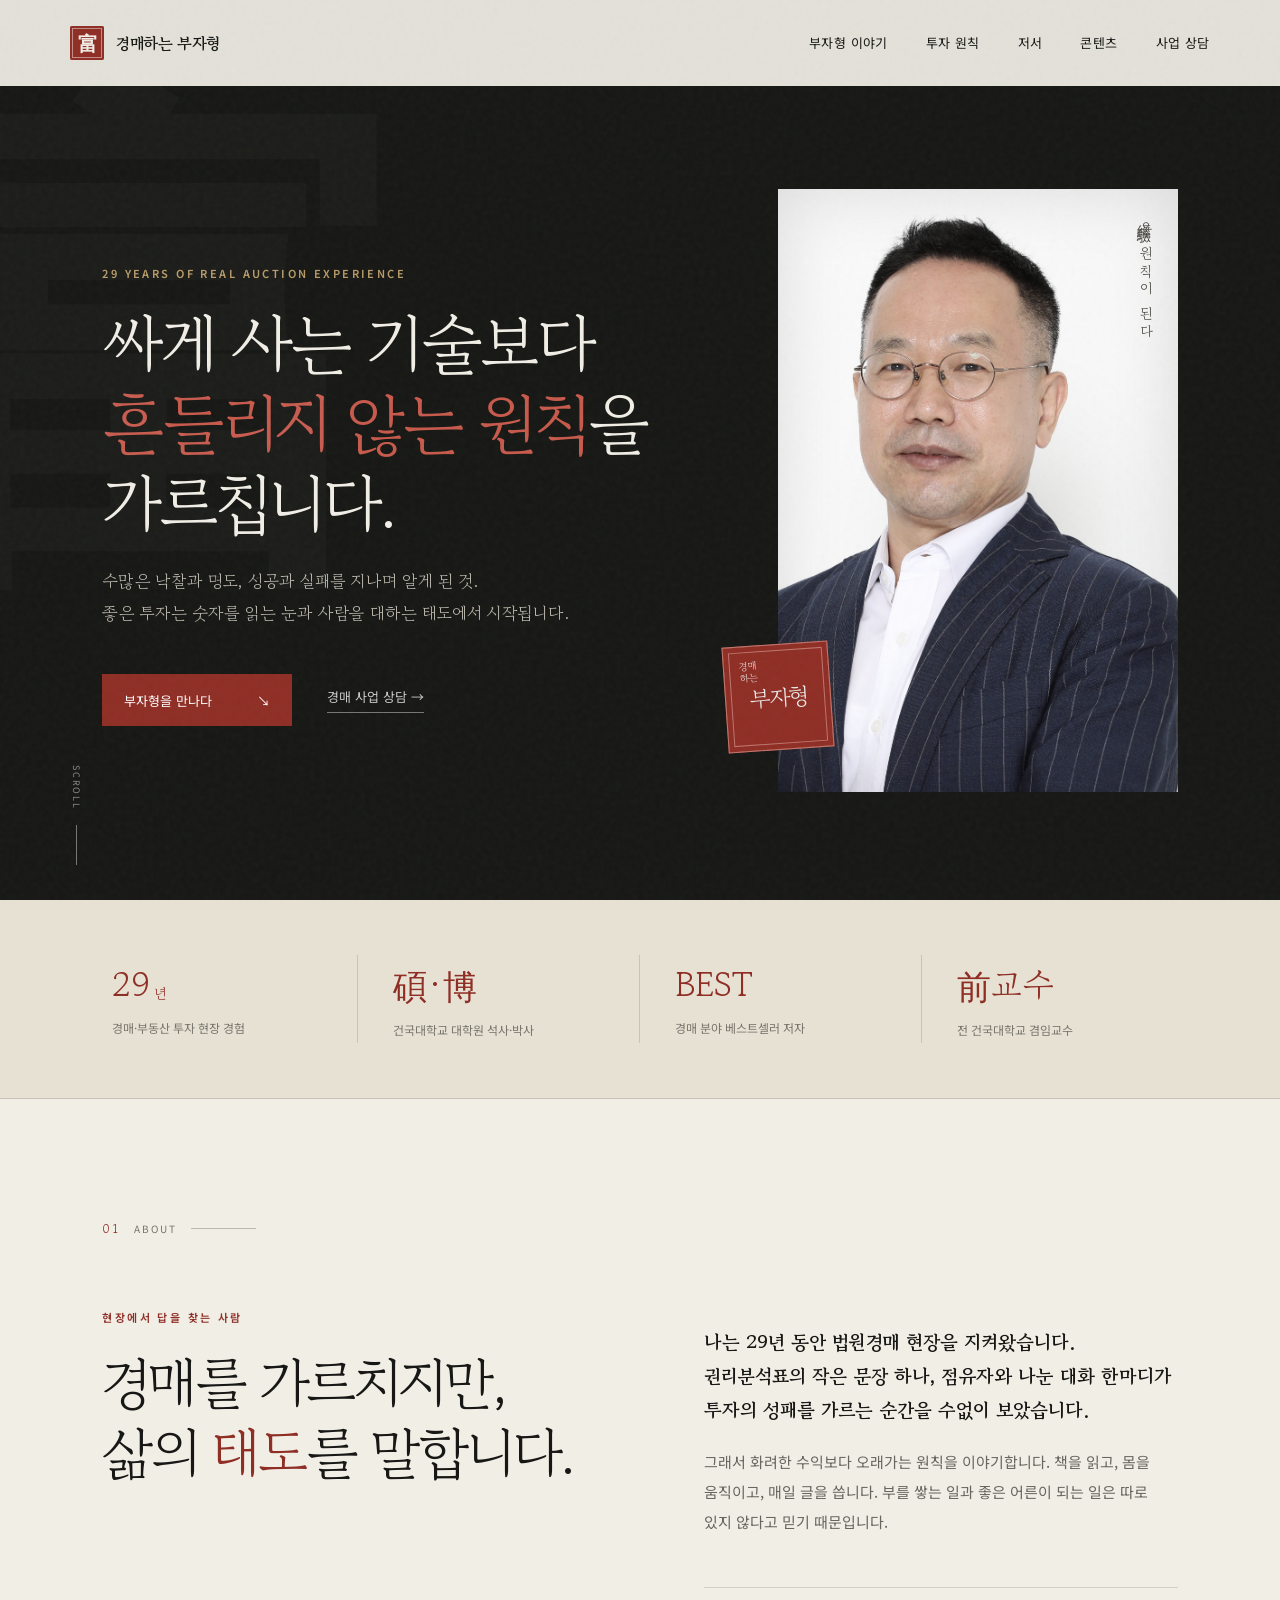
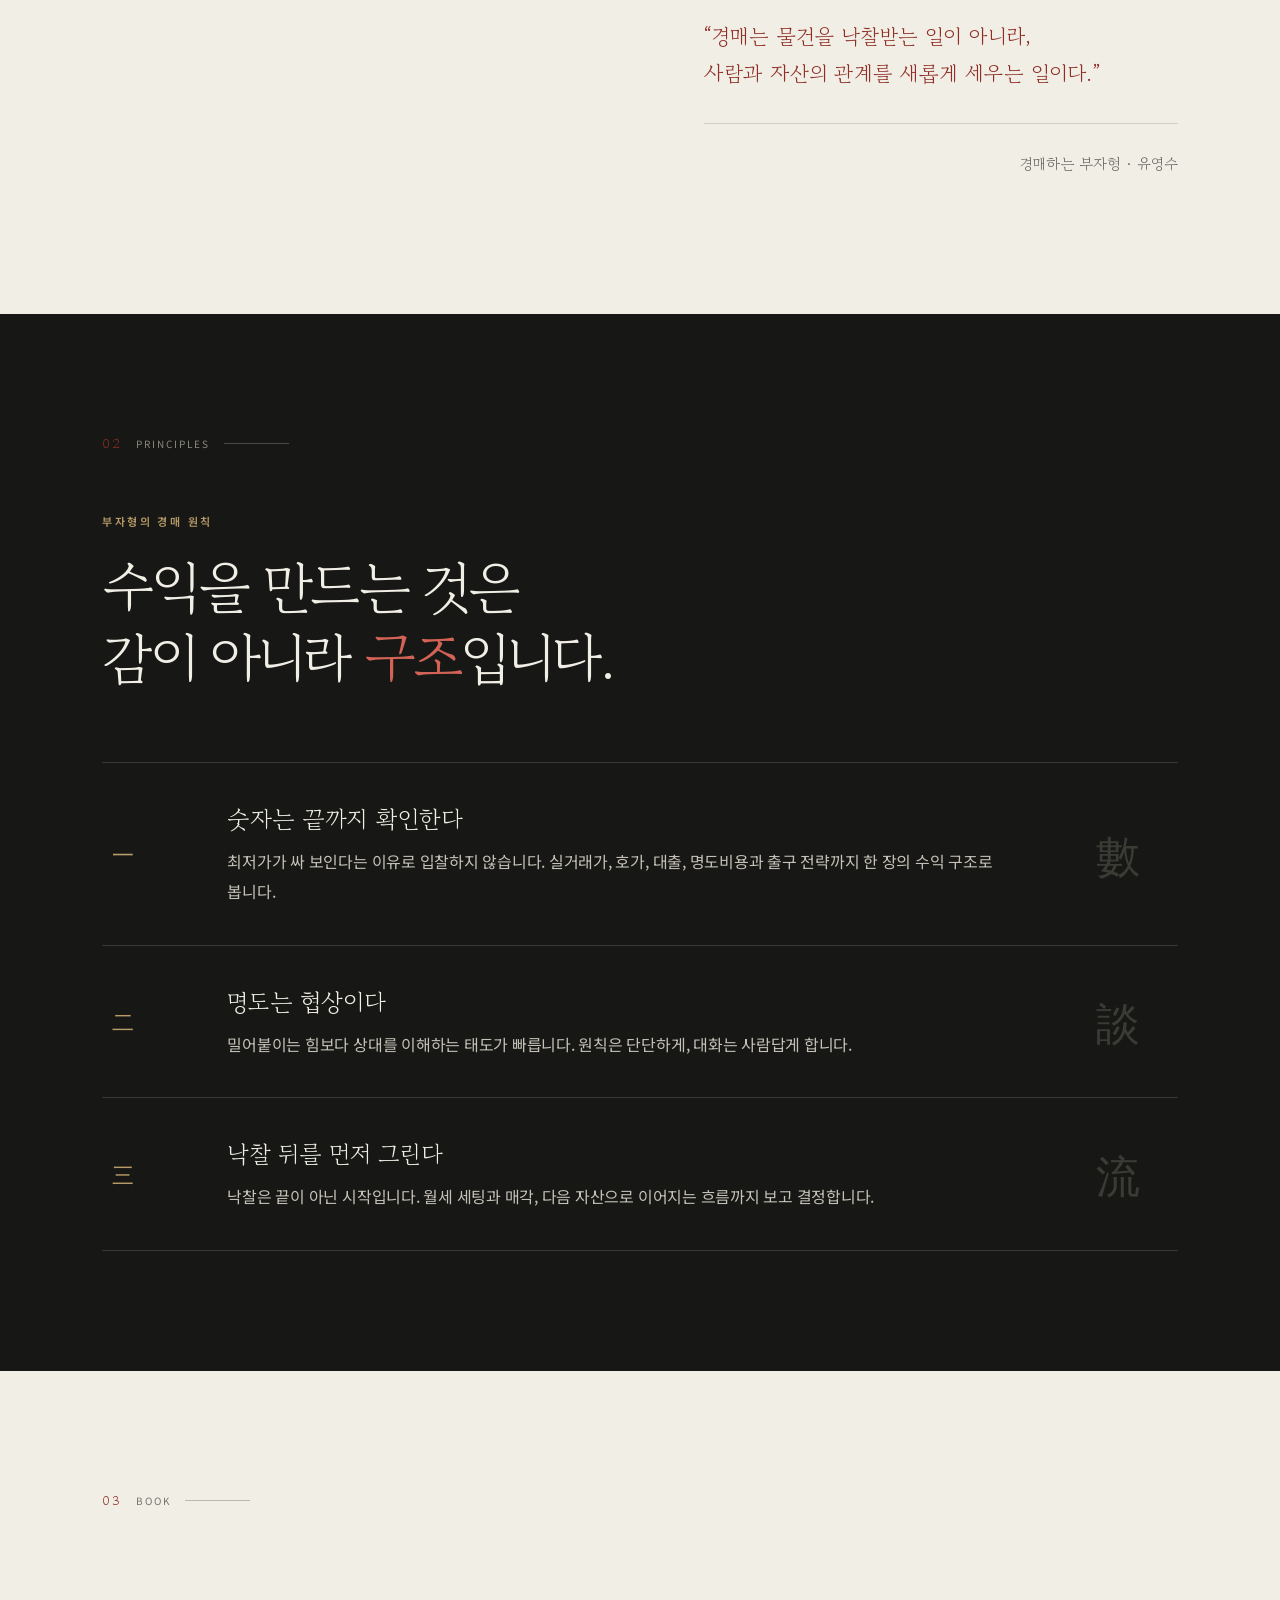
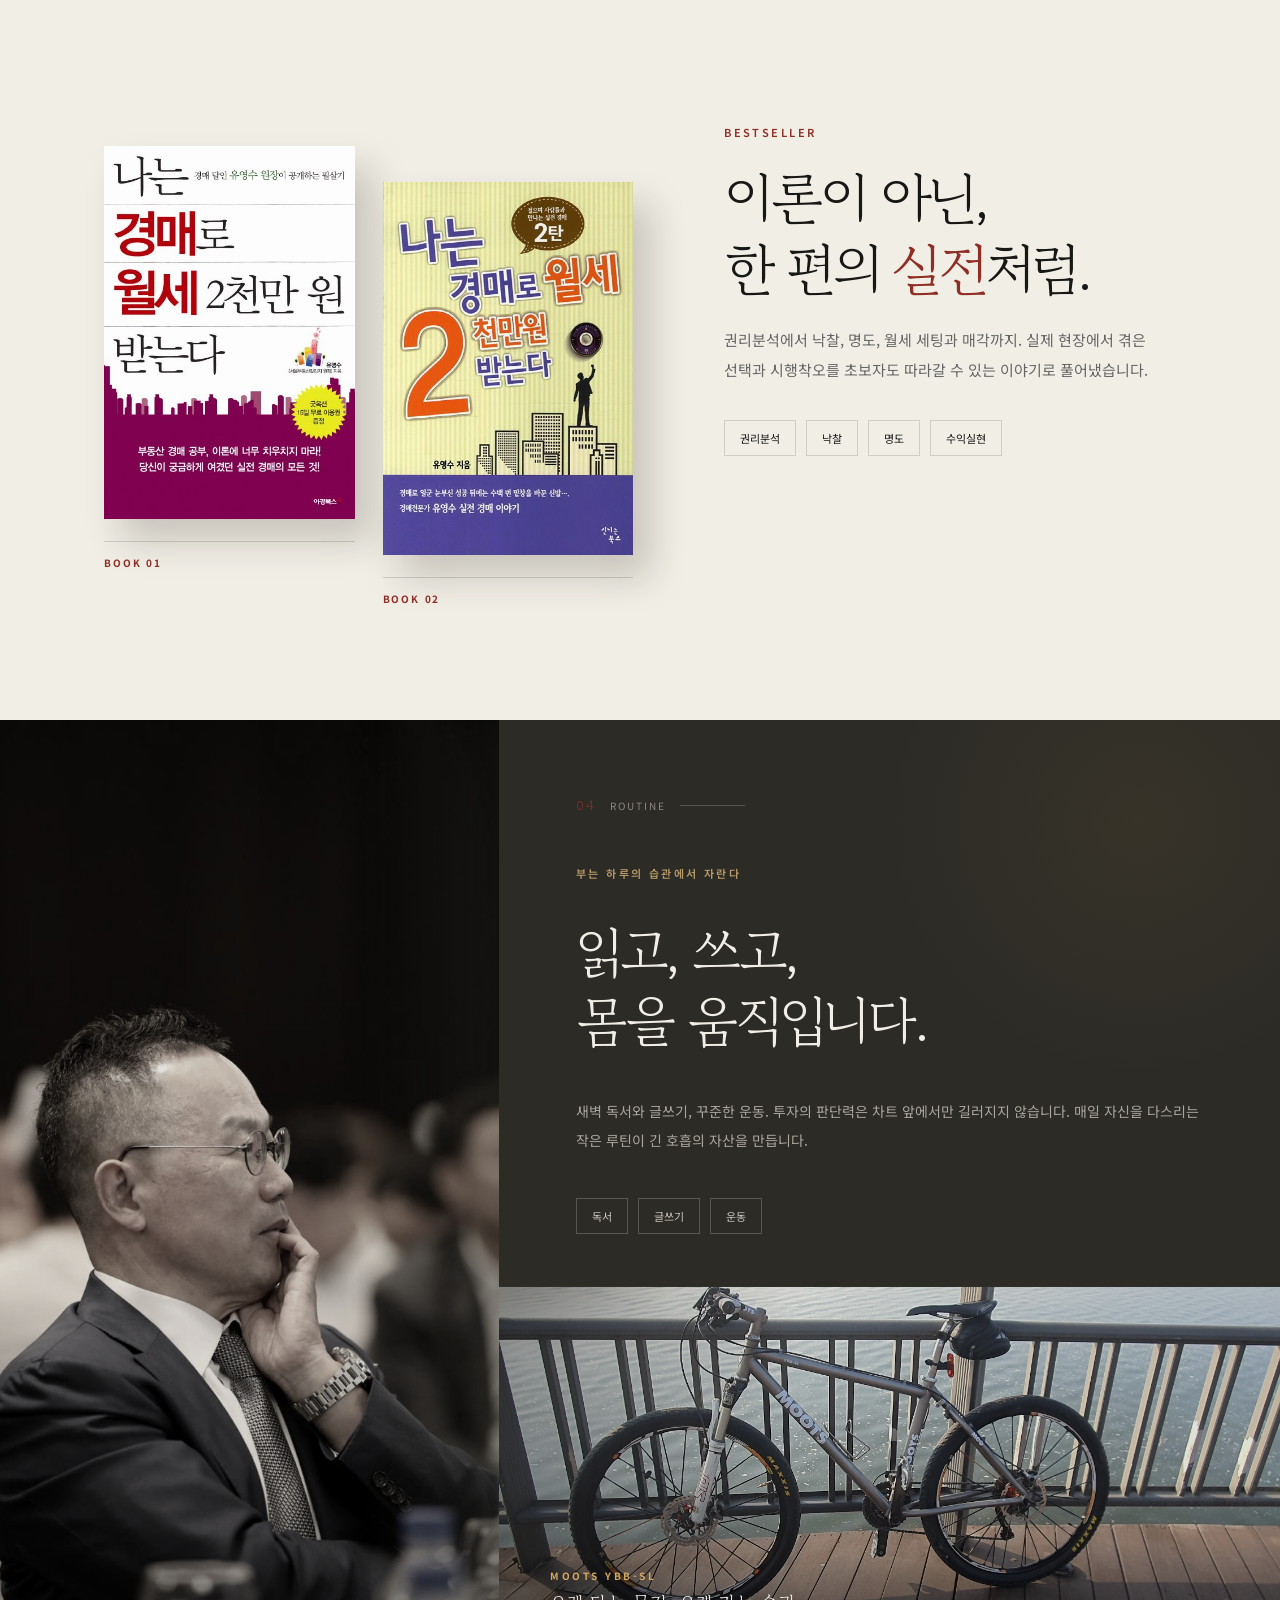
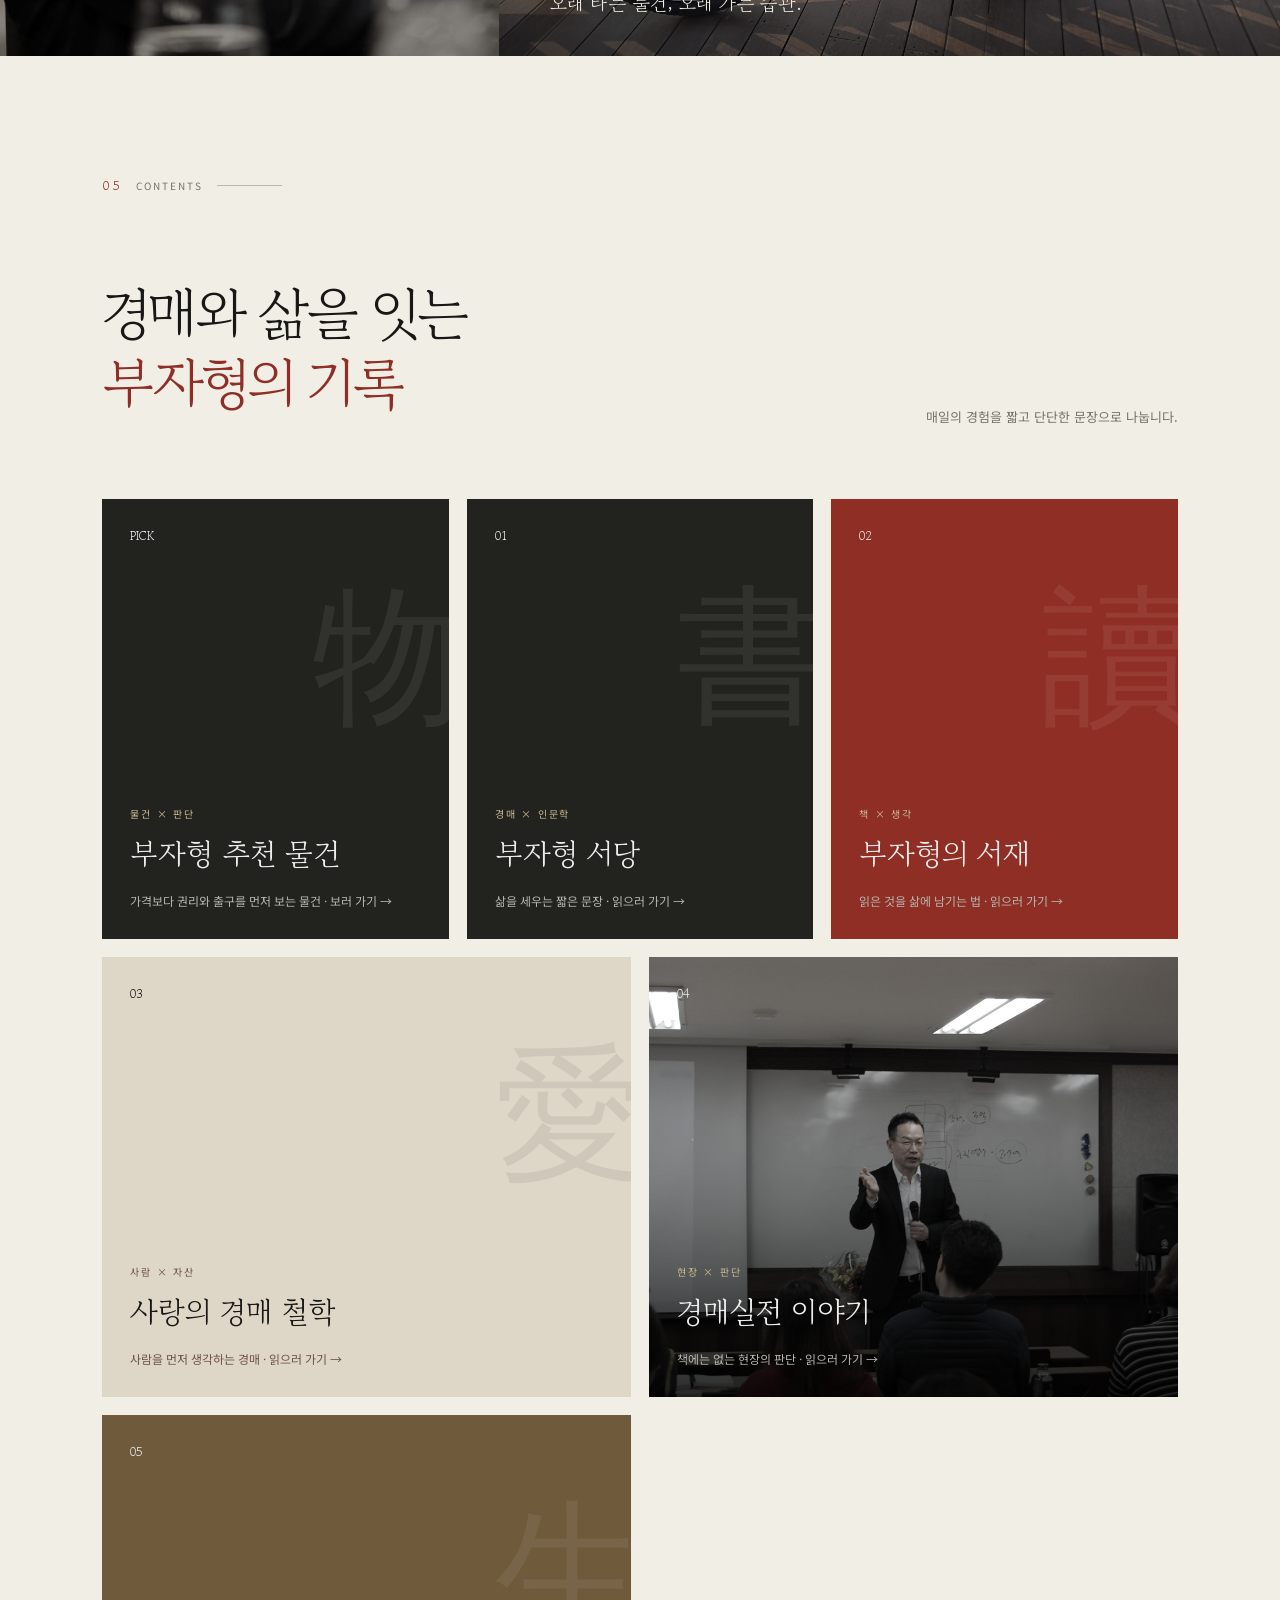
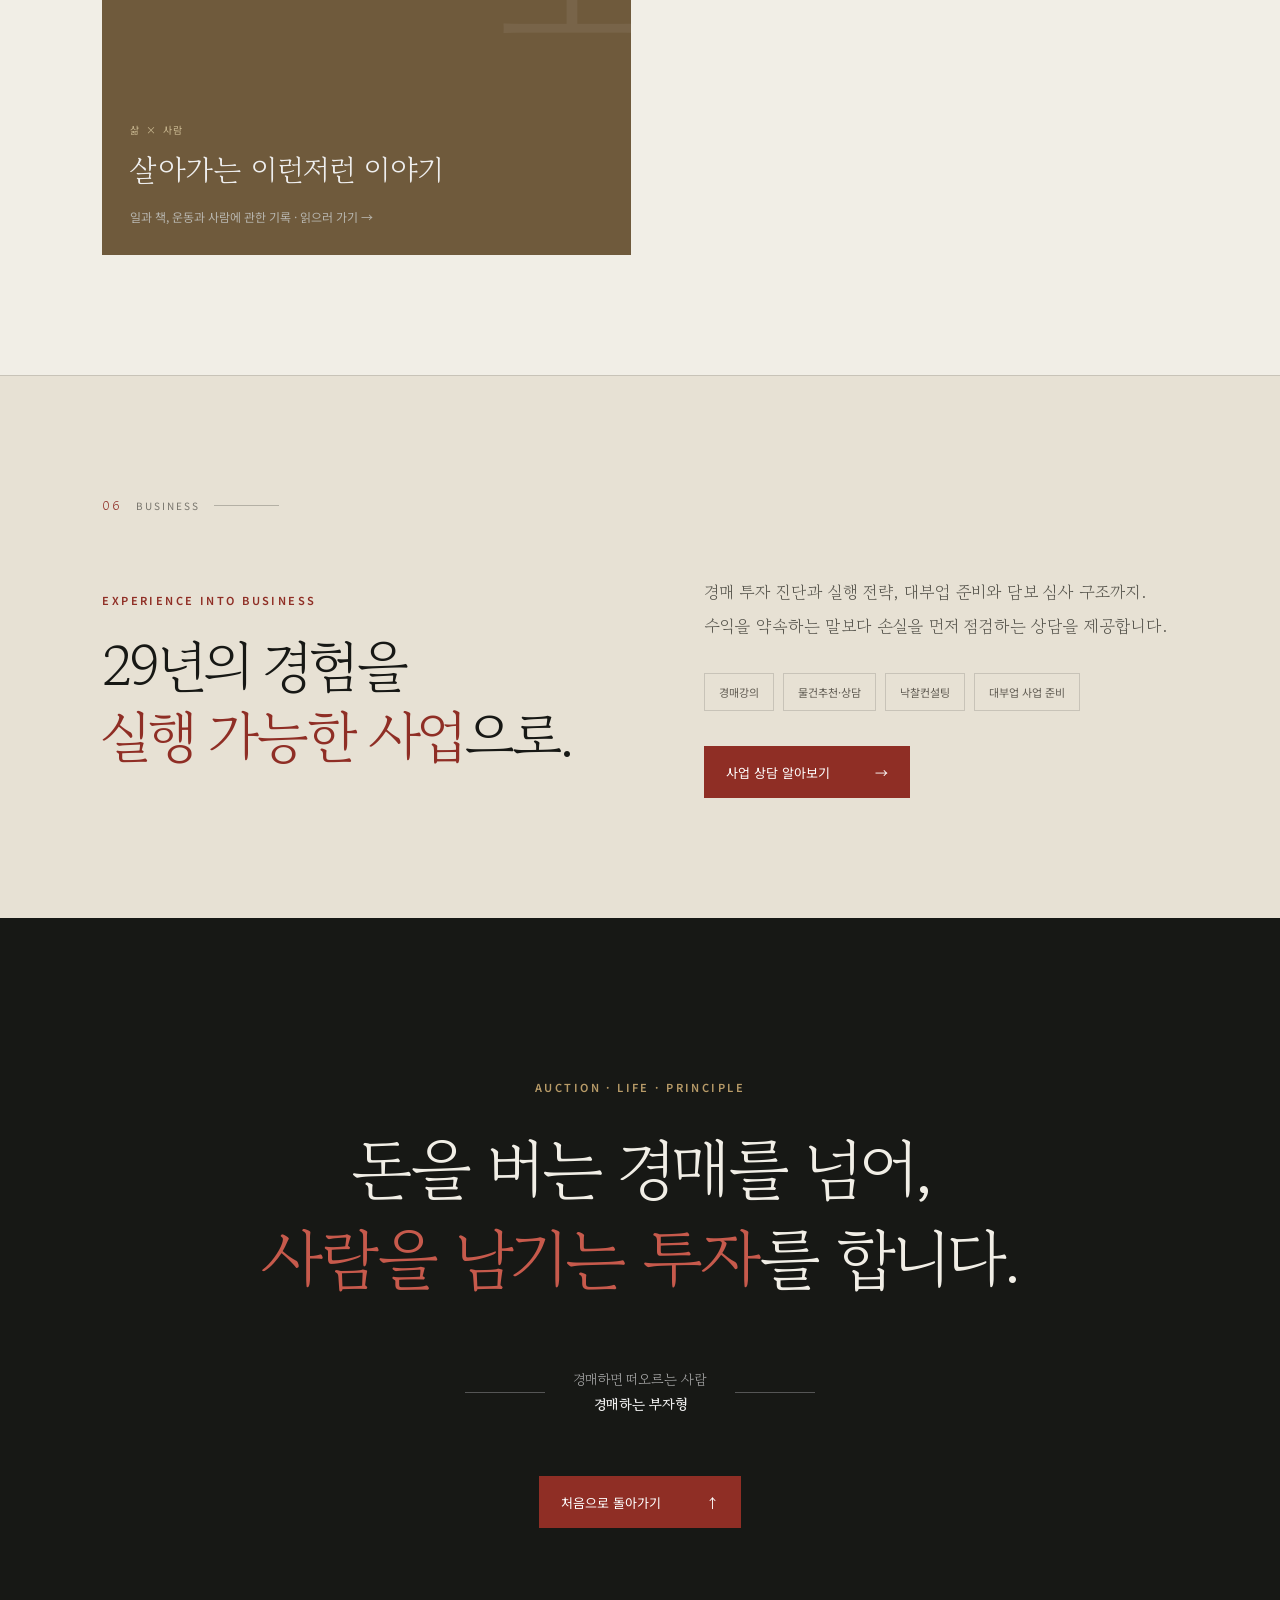
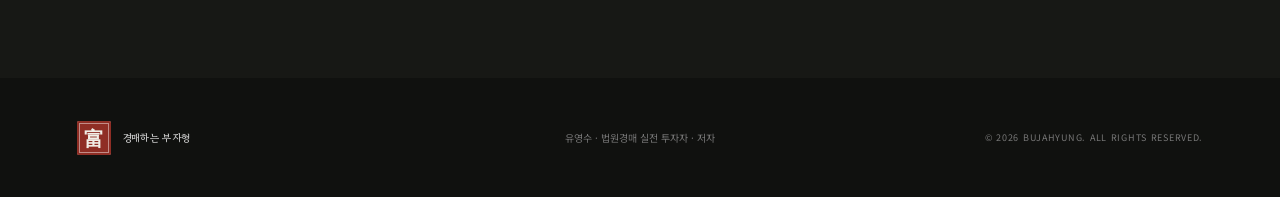
==== index.html @ 6e889465 "부자형 추천 물건 공개 스레드에 매일 올리는 물건 브리핑을 홈페이지에도 남깁니다. 검색으로 들어오는 길이 생기고, 물건을 본 사람이 바로 상담으로 넘어갈 수 있습니다.  - auc" ====
<!doctype html>
<html lang="ko">
<head>
  <meta charset="UTF-8">
  <meta name="viewport" content="width=device-width, initial-scale=1.0">
  <meta name="description" content="29년 경매 실전 경험, 베스트셀러 저자 유영수의 경매 철학과 기록. 경매하는 부자형 공식 브랜딩 페이지.">
  <meta name="theme-color" content="#171815">
  <title>경매하는 부자형 | 유영수</title>
  <link rel="icon" href="assets/favicon.svg" type="image/svg+xml">
  <link rel="preconnect" href="https://fonts.googleapis.com">
  <link rel="preconnect" href="https://fonts.gstatic.com" crossorigin>
  <link href="https://fonts.googleapis.com/css2?family=Gowun+Batang:wght@400;700&family=Noto+Sans+KR:wght@300;400;500;600;700&display=swap" rel="stylesheet">
  <link rel="stylesheet" href="styles.css">
</head>
<body>
  <div class="grain" aria-hidden="true"></div>
  <header class="site-header">
    <a class="brand" href="#top" aria-label="경매하는 부자형 홈">
      <span class="brand-mark">富</span>
      <span>경매하는 부자형</span>
    </a>
    <button class="menu-toggle" type="button" aria-expanded="false" aria-controls="site-nav"><span></span><span></span></button>
    <nav id="site-nav" aria-label="주요 메뉴">
      <a href="#story">부자형 이야기</a>
      <a href="#principles">투자 원칙</a>
      <a href="#book">저서</a>
      <a href="#contents">콘텐츠</a>
      <a href="business.html">사업 상담</a>
    </nav>
  </header>

  <main id="top">
    <section class="hero section-dark">
      <div class="hero-copy reveal">
        <p class="eyebrow">29 YEARS OF REAL AUCTION EXPERIENCE</p>
        <h1>싸게 사는 기술보다<br><em>흔들리지 않는 원칙</em>을<br>가르칩니다.</h1>
        <p class="hero-intro">수많은 낙찰과 명도, 성공과 실패를 지나며 알게 된 것.<br>좋은 투자는 숫자를 읽는 눈과 사람을 대하는 태도에서 시작됩니다.</p>
        <div class="hero-actions">
          <a class="button button-primary" href="#story">부자형을 만나다 <span>↘</span></a>
          <a class="text-link" href="business.html">경매 사업 상담 <span>→</span></a>
        </div>
      </div>
      <div class="hero-visual reveal delay-1">
        <div class="hero-frame">
          <img src="assets/profile-main.jpg" alt="경매하는 부자형 유영수 프로필">
          <span class="vertical-copy">經驗은 원칙이 된다</span>
        </div>
        <div class="hero-stamp" aria-hidden="true"><span>경매<br>하는</span><b>부자형</b></div>
      </div>
      <div class="scroll-cue" aria-hidden="true">SCROLL <span></span></div>
    </section>

    <section class="numbers" aria-label="주요 경력">
      <div><strong data-count="29">29</strong><span>년</span><p>경매·부동산 투자 현장 경험</p></div>
      <div><strong>碩·博</strong><p>건국대학교 대학원 석사·박사</p></div>
      <div><strong>BEST</strong><p>경매 분야 베스트셀러 저자</p></div>
      <div><strong>前교수</strong><p>전 건국대학교 겸임교수</p></div>
    </section>

    <section class="story section-paper" id="story">
      <div class="section-label reveal"><span>01</span> ABOUT</div>
      <div class="story-grid">
        <div class="story-title reveal">
          <p class="kicker">현장에서 답을 찾는 사람</p>
          <h2>경매를 가르치지만,<br>삶의 <i>태도</i>를 말합니다.</h2>
        </div>
        <div class="story-body reveal delay-1">
          <p class="lead">나는 29년 동안 법원경매 현장을 지켜왔습니다. 권리분석표의 작은 문장 하나, 점유자와 나눈 대화 한마디가 투자의 성패를 가르는 순간을 수없이 보았습니다.</p>
          <p>그래서 화려한 수익보다 오래가는 원칙을 이야기합니다. 책을 읽고, 몸을 움직이고, 매일 글을 씁니다. 부를 쌓는 일과 좋은 어른이 되는 일은 따로 있지 않다고 믿기 때문입니다.</p>
          <blockquote>“경매는 물건을 낙찰받는 일이 아니라,<br>사람과 자산의 관계를 새롭게 세우는 일이다.”</blockquote>
          <p class="signature">경매하는 부자형 · 유영수</p>
        </div>
      </div>
    </section>

    <section class="principles section-ink" id="principles">
      <div class="section-label light reveal"><span>02</span> PRINCIPLES</div>
      <div class="principles-head reveal">
        <p class="kicker">부자형의 경매 원칙</p>
        <h2>수익을 만드는 것은<br>감이 아니라 <i>구조</i>입니다.</h2>
      </div>
      <div class="principle-list">
        <article class="principle reveal"><span class="num">一</span><div><h3>숫자는 끝까지 확인한다</h3><p>최저가가 싸 보인다는 이유로 입찰하지 않습니다. 실거래가, 호가, 대출, 명도비용과 출구 전략까지 한 장의 수익 구조로 봅니다.</p></div><span class="symbol">數</span></article>
        <article class="principle reveal"><span class="num">二</span><div><h3>명도는 협상이다</h3><p>밀어붙이는 힘보다 상대를 이해하는 태도가 빠릅니다. 원칙은 단단하게, 대화는 사람답게 합니다.</p></div><span class="symbol">談</span></article>
        <article class="principle reveal"><span class="num">三</span><div><h3>낙찰 뒤를 먼저 그린다</h3><p>낙찰은 끝이 아닌 시작입니다. 월세 세팅과 매각, 다음 자산으로 이어지는 흐름까지 보고 결정합니다.</p></div><span class="symbol">流</span></article>
      </div>
    </section>

    <section class="book section-paper" id="book">
      <div class="section-label reveal"><span>03</span> BOOK</div>
      <div class="book-layout">
        <div class="book-art books-display reveal">
          <article class="book-volume">
            <div class="book-image-link">
              <img src="assets/book-1.jpg" alt="나는 경매로 월세 2천만 원 받는다 1권 표지" loading="lazy">
            </div>
            <div class="book-meta">
              <span>BOOK 01</span>
            </div>
          </article>
          <article class="book-volume book-volume-second">
            <div class="book-image-link">
              <img src="assets/book-2.jpg" alt="나는 경매로 월세 2천만원 받는다 2권 표지" loading="lazy">
            </div>
            <div class="book-meta">
              <span>BOOK 02</span>
            </div>
          </article>
        </div>
        <div class="book-copy reveal delay-1">
          <p class="kicker">BESTSELLER</p>
          <h2>이론이 아닌,<br>한 편의 <i>실전</i>처럼.</h2>
          <p>권리분석에서 낙찰, 명도, 월세 세팅과 매각까지. 실제 현장에서 겪은 선택과 시행착오를 초보자도 따라갈 수 있는 이야기로 풀어냈습니다.</p>
          <div class="book-points"><span>권리분석</span><span>낙찰</span><span>명도</span><span>수익실현</span></div>
        </div>
      </div>
    </section>

    <section class="routine" id="routine" aria-label="부자형의 일상">
      <div class="routine-image reveal"><img src="assets/profile-candid.jpg" alt="생각에 잠긴 유영수"></div>
      <div class="routine-copy reveal delay-1">
        <div class="section-label light"><span>04</span> ROUTINE</div>
        <p class="kicker">부는 하루의 습관에서 자란다</p>
        <h2>읽고, 쓰고,<br>몸을 움직입니다.</h2>
        <p>새벽 독서와 글쓰기, 꾸준한 운동. 투자의 판단력은 차트 앞에서만 길러지지 않습니다. 매일 자신을 다스리는 작은 루틴이 긴 호흡의 자산을 만듭니다.</p>
        <div class="routine-tags"><span>독서</span><span>글쓰기</span><span>운동</span></div>
      </div>
      <figure class="routine-side reveal delay-2" id="routine-bike">
        <img src="assets/routine-bike.jpg" alt="부자형의 무츠 티타늄 자전거">
        <figcaption><span>MOOTS YBB-SL</span><strong>오래 타는 물건, 오래 가는 습관.</strong></figcaption>
      </figure>
    </section>

    <section class="contents section-paper" id="contents">
      <div class="section-label reveal"><span>05</span> CONTENTS</div>
      <div class="contents-head reveal">
        <h2>경매와 삶을 잇는<br><i>부자형의 기록</i></h2>
        <p>매일의 경험을 짧고 단단한 문장으로 나눕니다.</p>
      </div>
      <div class="content-cards">
        <a class="content-card dark reveal" href="auction-picks.html"><span class="card-no">PICK</span><div><p>물건 × 판단</p><h3>부자형 추천 물건</h3><span>가격보다 권리와 출구를 먼저 보는 물건 · 보러 가기 →</span></div><b>物</b></a>
        <a class="content-card dark reveal" href="seodang.html"><span class="card-no">01</span><div><p>경매 × 인문학</p><h3>부자형 서당</h3><span>삶을 세우는 짧은 문장 · 읽으러 가기 →</span></div><b>書</b></a>
        <a class="content-card red reveal delay-1" href="library.html"><span class="card-no">02</span><div><p>책 × 생각</p><h3>부자형의 서재</h3><span>읽은 것을 삶에 남기는 법 · 읽으러 가기 →</span></div><b>讀</b></a>
        <a class="content-card paper reveal delay-2" href="love-auction.html"><span class="card-no">03</span><div><p>사람 × 자산</p><h3>사랑의 경매 철학</h3><span>사람을 먼저 생각하는 경매 · 읽으러 가기 →</span></div><b>愛</b></a>
        <a class="content-card photo reveal" href="auction-stories.html"><img src="assets/auction-field.jpg" alt="경매 강의 현장에서 설명하는 부자형 유영수"><span class="card-no">04</span><div><p>현장 × 판단</p><h3>경매실전 이야기</h3><span>책에는 없는 현장의 판단 · 읽으러 가기 →</span></div></a>
        <a class="content-card gold reveal delay-1" href="life-stories.html"><span class="card-no">05</span><div><p>삶 × 사람</p><h3>살아가는 이런저런 이야기</h3><span>일과 책, 운동과 사람에 관한 기록 · 읽으러 가기 →</span></div><b>生</b></a>
      </div>
    </section>

    <section class="business-bridge section-paper" aria-labelledby="business-bridge-title">
      <div class="section-label reveal"><span>06</span> BUSINESS</div>
      <div class="business-bridge-grid">
        <div class="reveal">
          <p class="kicker">EXPERIENCE INTO BUSINESS</p>
          <h2 id="business-bridge-title">29년의 경험을<br><i>실행 가능한 사업</i>으로.</h2>
        </div>
        <div class="business-bridge-copy reveal delay-1">
          <p>경매 투자 진단과 실행 전략, 대부업 준비와 담보 심사 구조까지. 수익을 약속하는 말보다 손실을 먼저 점검하는 상담을 제공합니다.</p>
          <div class="business-bridge-points"><span>경매강의</span><span>물건추천·상담</span><span>낙찰컨설팅</span><span>대부업 사업 준비</span></div>
          <a class="button button-primary" href="business.html">사업 상담 알아보기 <span>→</span></a>
        </div>
      </div>
    </section>

    <section class="closing section-dark">
      <p class="eyebrow reveal">AUCTION · LIFE · PRINCIPLE</p>
      <h2 class="reveal">돈을 버는 경매를 넘어,<br><em>사람을 남기는 투자</em>를 합니다.</h2>
      <div class="closing-line reveal"><span></span><p>경매하면 떠오르는 사람<br><b>경매하는 부자형</b></p><span></span></div>
      <a class="button button-primary reveal" href="#top">처음으로 돌아가기 <span>↑</span></a>
    </section>
  </main>

  <footer><a class="brand" href="#top"><span class="brand-mark">富</span><span>경매하는 부자형</span></a><p>유영수 · 법원경매 실전 투자자 · 저자</p><p>© <span id="year"></span> BUJAHYUNG. ALL RIGHTS RESERVED.</p></footer>
  <script src="script.js"></script>
</body>
</html>
---- styles.css ----
:root{--ink:#171815;--paper:#f1eee6;--paper2:#e7e1d4;--red:#8f2e25;--gold:#b89b68;--muted:#77746c;--line:rgba(23,24,21,.15)}
*{box-sizing:border-box}html{scroll-behavior:smooth}body{margin:0;background:var(--paper);color:var(--ink);font-family:'Noto Sans KR',sans-serif;word-break:keep-all}.grain{position:fixed;inset:0;pointer-events:none;z-index:100;opacity:.055;background-image:url("data:image/svg+xml,%3Csvg viewBox='0 0 180 180' xmlns='http://www.w3.org/2000/svg'%3E%3Cfilter id='n'%3E%3CfeTurbulence type='fractalNoise' baseFrequency='.9' numOctaves='4' stitchTiles='stitch'/%3E%3C/filter%3E%3Crect width='100%25' height='100%25' filter='url(%23n)' opacity='.6'/%3E%3C/svg%3E")}.site-header{height:86px;padding:0 5.5vw;display:flex;align-items:center;justify-content:space-between;background:rgba(241,238,230,.94);position:fixed;top:0;width:100%;z-index:50;border-bottom:1px solid transparent;transition:.3s}.site-header.scrolled{height:70px;border-color:var(--line);backdrop-filter:blur(12px)}.brand{display:flex;align-items:center;gap:12px;color:inherit;text-decoration:none;font-family:'Gowun Batang',serif;font-weight:700;letter-spacing:-.03em}.brand-mark{width:34px;height:34px;display:grid;place-items:center;color:var(--paper);background:var(--red);font-size:20px;border-radius:2px;box-shadow:inset 0 0 0 2px var(--red),inset 0 0 0 3px rgba(255,255,255,.45)}nav{display:flex;gap:38px}nav a{font-size:13px;color:var(--ink);text-decoration:none;letter-spacing:.03em;position:relative}nav a:after{content:"";position:absolute;left:0;right:100%;bottom:-7px;height:1px;background:var(--red);transition:.25s}nav a:hover:after{right:0}.menu-toggle{display:none;background:0;border:0}.section-dark,.section-ink{background:var(--ink);color:var(--paper)}.hero{min-height:100vh;padding:150px 8vw 70px;display:grid;grid-template-columns:1.1fr .75fr;align-items:center;gap:7vw;position:relative;overflow:hidden}.hero:before{content:"富";position:absolute;font:700 42vw 'Gowun Batang';color:rgba(255,255,255,.018);left:-9vw;top:-7vw}.eyebrow,.kicker{font-size:11px;letter-spacing:.22em;color:var(--gold);font-weight:600}.hero h1,.story h2,.principles h2,.book h2,.routine h2,.contents h2,.closing h2{font-family:'Gowun Batang',serif;font-weight:400;letter-spacing:-.06em;margin:22px 0}.hero h1{font-size:clamp(42px,5.2vw,78px);line-height:1.2}.hero h1 em,.closing h2 em{color:#c75a4c;font-style:normal}.hero-intro{font:400 17px/1.9 'Gowun Batang';color:#bdb9ae}.hero-actions{display:flex;align-items:center;gap:35px;margin-top:45px}.button{height:52px;display:inline-flex;align-items:center;gap:45px;padding:0 22px;text-decoration:none;font-size:13px;transition:.25s}.button-primary{background:var(--red);color:#fff}.button:hover{transform:translateY(-2px);filter:brightness(1.1)}.text-link{color:#ccc;text-decoration:none;font-size:13px;border-bottom:1px solid #777;padding-bottom:6px}.hero-visual{position:relative}.hero-frame{height:min(67vh,690px);background:#ddd;overflow:hidden;position:relative}.hero-frame:after{content:"";position:absolute;inset:0;box-shadow:inset 0 0 70px rgba(0,0,0,.12)}.hero-frame img{width:100%;height:100%;object-fit:cover;object-position:50% 22%;filter:saturate(.7) contrast(1.02)}.vertical-copy{position:absolute!important;z-index:2;right:22px;top:25px;writing-mode:vertical-rl;font:14px 'Gowun Batang';letter-spacing:.25em;color:#484640}.hero-stamp{position:absolute;left:-53px;bottom:42px;background:var(--red);width:106px;height:106px;display:grid;place-items:center;color:#eee;transform:rotate(-4deg);border:1px solid #c2786f;box-shadow:inset 0 0 0 5px var(--red),inset 0 0 0 6px #bd756c}.hero-stamp span{font:10px/1.2 'Gowun Batang';position:absolute;top:13px;left:15px}.hero-stamp b{font:23px 'Gowun Batang';letter-spacing:-.08em}.scroll-cue{position:absolute;bottom:35px;left:5.5vw;writing-mode:vertical-rl;font-size:9px;letter-spacing:.2em;color:#888}.scroll-cue span{height:40px;width:1px;background:#777;display:inline-block;margin-top:10px}.numbers{background:var(--paper2);display:grid;grid-template-columns:repeat(4,1fr);padding:55px 6vw;border-bottom:1px solid var(--line)}.numbers>div{padding:5px 35px;border-right:1px solid var(--line)}.numbers>div:last-child{border:0}.numbers strong{font:400 34px 'Gowun Batang';color:var(--red)}.numbers strong+span{font:14px 'Gowun Batang';color:var(--red);margin-left:4px}.numbers p{font-size:12px;color:var(--muted);margin:10px 0 0}.section-paper{padding:120px 8vw}.section-label{display:flex;align-items:center;gap:14px;font-size:10px;letter-spacing:.2em;color:var(--muted);margin-bottom:60px}.section-label:after{content:"";height:1px;width:65px;background:currentColor;opacity:.45}.section-label span{font-family:'Gowun Batang';color:var(--red);font-size:13px}.section-label.light{color:#8c887f}.story-grid{display:grid;grid-template-columns:1fr 1fr;gap:10vw}.kicker{color:var(--red)}.story h2,.principles h2,.book h2,.routine h2,.contents h2{font-size:clamp(38px,4.4vw,64px);line-height:1.25}.story h2 i,.principles h2 i,.book h2 i,.contents h2 i{font-style:normal;color:var(--red);position:relative}.story-body{max-width:600px;padding-top:8px}.story-body p{color:#68665f;font-size:15px;line-height:2}.story-body .lead{font:700 19px/1.8 'Gowun Batang';color:var(--ink)}blockquote{margin:50px 0 25px;padding:30px 0;border-top:1px solid var(--line);border-bottom:1px solid var(--line);font:400 21px/1.8 'Gowun Batang';color:var(--red)}.signature{text-align:right;font-family:'Gowun Batang'!important}.section-ink{padding:120px 8vw}.principles-head{max-width:750px}.principles .kicker{color:var(--gold)}.principles h2 i{color:#d26356}.principle-list{margin-top:70px;border-top:1px solid #383936}.principle{display:grid;grid-template-columns:90px 1fr 100px;gap:25px;align-items:center;padding:38px 10px;border-bottom:1px solid #383936;position:relative;transition:.3s}.principle:hover{background:#1d1e1b;padding-left:25px}.principle .num{font:22px 'Gowun Batang';color:var(--gold)}.principle h3{font:400 24px 'Gowun Batang';margin:0 0 10px}.principle p{font-size:13px;color:#99968e;line-height:1.8;margin:0;max-width:720px}.principle .symbol{font:44px 'Gowun Batang';color:#3b3b36;text-align:center}.book-layout{display:grid;grid-template-columns:.85fr 1.15fr;align-items:center;gap:10vw;max-width:1150px;margin:auto}.book-art{min-height:540px;display:grid;place-items:center;position:relative}.book-cover{width:300px;height:430px;background:#ded6c7;padding:42px 35px;box-shadow:28px 28px 0 #bfb4a2,30px 30px 0 #998d7c;position:relative;z-index:2;border-left:8px solid #7c2b25}.book-cover:before{content:"";position:absolute;inset:13px;border:1px solid rgba(50,40,30,.25)}.book-cover p{font:12px 'Gowun Batang';text-align:right}.book-cover h3{font:400 33px/1.45 'Gowun Batang';margin:65px 0 25px;letter-spacing:-.07em}.book-cover h3 em{font-style:normal;color:var(--red)}.book-cover span{font-size:10px;color:#666}.book-cover b{position:absolute;bottom:30px;right:32px;color:var(--red);font:22px 'Gowun Batang'}.book-shadow{position:absolute;width:330px;height:45px;background:rgba(0,0,0,.19);filter:blur(25px);bottom:28px;transform:skewX(-25deg)}.book-copy>p:not(.kicker){font-size:15px;line-height:2;color:#666;max-width:520px}.book-points{display:flex;gap:10px;flex-wrap:wrap;margin-top:35px}.book-points span,.routine-tags span{padding:9px 15px;border:1px solid var(--line);font-size:11px}.routine{min-height:700px;background:#2c2b26;color:var(--paper);display:grid;grid-template-columns:1fr 1.05fr .5fr;align-items:stretch}.routine-image,.routine-side{overflow:hidden}.routine img{width:100%;height:100%;object-fit:cover;filter:grayscale(1) contrast(1.05)}.routine-image img{object-position:55% 30%}.routine-side img{object-position:center}.routine-copy{padding:100px 6vw;display:flex;flex-direction:column;justify-content:center}.routine-copy .section-label{margin-bottom:50px}.routine-copy .kicker{color:var(--gold)}.routine-copy h2{font-size:clamp(38px,4vw,58px)}.routine-copy>p:not(.kicker){font-size:14px;line-height:2;color:#aaa69e}.routine-tags{display:flex;gap:10px;flex-wrap:wrap;margin-top:30px}.routine-tags span{border-color:#595850;color:#cbc7bc}.contents-head{display:flex;align-items:end;justify-content:space-between;margin-bottom:60px}.contents-head p{color:var(--muted);font-size:13px}.content-cards{display:grid;grid-template-columns:repeat(3,1fr);gap:18px}.content-card{height:440px;padding:28px;position:relative;overflow:hidden;display:flex;align-items:flex-end;color:#eee}.content-card.dark{background:#22231f}.content-card.red{background:var(--red)}.content-card.photo:after{content:"";position:absolute;inset:0;background:linear-gradient(transparent 25%,rgba(0,0,0,.8))}.content-card.photo img{position:absolute;inset:0;width:100%;height:100%;object-fit:cover;filter:grayscale(.7)}.content-card .card-no{position:absolute;top:28px;left:28px;font:12px 'Gowun Batang';z-index:2}.content-card div{position:relative;z-index:2}.content-card div p{font-size:10px;letter-spacing:.18em;color:#c9b891}.content-card h3{font:400 30px 'Gowun Batang';margin:8px 0 12px}.content-card div span{font-size:12px;color:#b7b5ae}.content-card>b{position:absolute;right:-14px;top:35px;font:150px 'Gowun Batang';opacity:.07}.closing{text-align:center;padding:150px 8vw}.closing h2{font-size:clamp(39px,5.2vw,72px);line-height:1.35;margin:28px auto 50px}.closing-line{display:flex;align-items:center;justify-content:center;gap:28px;margin-bottom:45px}.closing-line>span{height:1px;width:80px;background:#555}.closing-line p{font:14px/1.8 'Gowun Batang';color:#aaa}.closing-line b{color:#eee}.closing .button{display:inline-flex}footer{padding:42px 6vw;background:#10110f;color:#777;display:grid;grid-template-columns:1fr 1fr 1fr;align-items:center;font-size:10px}footer .brand{color:#ccc}footer p:nth-child(2){text-align:center}footer p:last-child{text-align:right;font-size:9px;letter-spacing:.08em}.reveal{opacity:0;transform:translateY(24px);transition:opacity .85s ease,transform .85s ease}.reveal.visible{opacity:1;transform:none}.delay-1{transition-delay:.15s}.delay-2{transition-delay:.28s}
@media(max-width:900px){.site-header{height:70px;padding:0 22px}.menu-toggle{display:block;width:36px;height:36px;position:relative;z-index:3}.menu-toggle span{display:block;height:1px;width:23px;background:var(--ink);margin:7px}.menu-toggle[aria-expanded=true] span:first-child{transform:translateY(4px) rotate(45deg)}.menu-toggle[aria-expanded=true] span:last-child{transform:translateY(-4px) rotate(-45deg)}nav{display:none;position:fixed;inset:0;background:var(--paper);padding:120px 30px;flex-direction:column}nav.open{display:flex}nav a{font:28px 'Gowun Batang'}.hero{padding:110px 22px 65px;grid-template-columns:1fr;gap:55px}.hero-copy{padding-top:20px}.hero h1{font-size:43px}.hero-intro br{display:none}.hero-frame{height:540px}.hero-stamp{left:14px;bottom:-35px}.scroll-cue{display:none}.numbers{grid-template-columns:1fr 1fr;padding:25px 10px}.numbers>div{padding:25px 18px}.numbers>div:nth-child(2){border:0}.section-paper,.section-ink{padding:90px 24px}.section-label{margin-bottom:45px}.story-grid,.book-layout{grid-template-columns:1fr;gap:45px}.story h2,.principles h2,.book h2,.routine h2,.contents h2{font-size:39px}.principle{grid-template-columns:42px 1fr;padding:28px 0}.principle .symbol{display:none}.book-art{min-height:480px}.routine{grid-template-columns:1fr}.routine-image{height:520px}.routine-copy{padding:80px 25px}.routine-side{height:260px}.contents-head{display:block}.content-cards{grid-template-columns:1fr}.content-card{height:330px}.closing{padding:100px 22px}.closing-line>span{width:30px}footer{grid-template-columns:1fr;text-align:center;gap:22px}footer .brand{justify-content:center}footer p:nth-child(2),footer p:last-child{text-align:center}}
@media(max-width:480px){.hero h1{font-size:36px}.hero-actions{align-items:flex-start;flex-direction:column;gap:22px}.hero-frame{height:440px}.numbers strong{font-size:27px}.numbers p{font-size:10px;line-height:1.5}.book-cover{width:255px;height:370px}.book-cover h3{font-size:27px;margin-top:48px}.book-art{min-height:420px}.routine-image{height:420px}}
@media(prefers-reduced-motion:reduce){html{scroll-behavior:auto}.reveal{opacity:1;transform:none;transition:none}}

/* Business consultation bridge */
.business-bridge{background:#e7e1d4;border-top:1px solid var(--line)}
.business-bridge h2{font:400 clamp(38px,4.4vw,64px)/1.25 'Gowun Batang',serif;letter-spacing:-.06em;margin:22px 0}
.business-bridge h2 i{font-style:normal;color:var(--red)}
.business-bridge-grid{display:grid;grid-template-columns:1fr 1fr;gap:10vw;align-items:center}
.business-bridge-copy>p{font:17px/2 'Gowun Batang';color:#59574f;margin:0 0 30px}
.business-bridge-points{display:flex;flex-wrap:wrap;gap:9px;margin-bottom:35px}
.business-bridge-points span{padding:10px 14px;border:1px solid var(--line);font-size:11px;color:#625d54}
.business-bridge .button{display:inline-flex}
@media(max-width:900px){.business-bridge-grid{grid-template-columns:1fr;gap:30px}.business-bridge h2{font-size:39px}}

/* Readability: principle descriptions */
.principle p{font-size:16px;font-weight:400;color:#c5c1b8;line-height:1.9;letter-spacing:-.015em;max-width:800px}
@media(max-width:900px){.principle p{font-size:15px}}

/* Books: official covers */
.book-layout{grid-template-columns:1.08fr .92fr;gap:7vw;max-width:1360px}
.book-art.books-display{display:flex;align-items:flex-end;justify-content:center;gap:28px;min-height:630px;padding:30px 0}
.book-volume{width:min(47%,270px);position:relative;z-index:2}
.book-volume-second{transform:translateY(36px)}
.book-image-link{display:block;background:#fff;box-shadow:18px 22px 35px rgba(36,30,21,.2);transition:transform .3s ease,box-shadow .3s ease}
.book-image-link img{display:block;width:100%;height:auto;aspect-ratio:458/682;object-fit:cover}

/* Routine: portrait, story and premium bicycle share one editorial composition. */
.routine{min-height:0;grid-template-columns:minmax(360px,.78fr) minmax(0,1.22fr);grid-template-rows:auto auto;background:#24241f}
.routine-image{grid-column:1;grid-row:1 / span 2;min-height:clamp(760px,52vw,980px);position:relative;background:#171714}
.routine-image:after{content:"";position:absolute;inset:0;background:linear-gradient(90deg,transparent 72%,rgba(36,36,31,.3)),linear-gradient(0deg,rgba(0,0,0,.15),transparent 35%);pointer-events:none}
.routine-image img{object-position:52% 43%;filter:grayscale(.78) contrast(1.05) brightness(.88)}
.routine-copy{grid-column:2;grid-row:1;padding:clamp(62px,6vw,108px) clamp(42px,6vw,104px) clamp(48px,4vw,72px);justify-content:center;background:radial-gradient(circle at 82% 18%,rgba(183,141,72,.08),transparent 32%),#2c2b26}
.routine-copy .section-label{margin-bottom:clamp(30px,3vw,50px)}
.routine-copy h2{font-size:clamp(42px,4.25vw,68px);line-height:1.28;margin:24px 0 28px}
.routine-copy>p:not(.kicker){max-width:720px;font-size:clamp(14px,1vw,16px);line-height:2.05}
.routine-side{grid-column:2;grid-row:2;position:relative;aspect-ratio:1382/655;margin:0;overflow:hidden;background:#161713;border-top:1px solid rgba(255,255,255,.1)}
.routine-side img{display:block;width:100%;height:100%;object-fit:cover;object-position:center;filter:saturate(.82) contrast(1.08) brightness(.88)}
.routine-side:after{content:"";position:absolute;inset:0;background:linear-gradient(90deg,rgba(0,0,0,.36),transparent 38%),linear-gradient(0deg,rgba(0,0,0,.5),transparent 48%);pointer-events:none}
.routine-side figcaption{position:absolute;z-index:2;left:clamp(24px,4vw,64px);bottom:clamp(20px,3vw,46px);display:flex;flex-direction:column;gap:7px;color:#f0ece2;text-shadow:0 2px 14px rgba(0,0,0,.65)}
.routine-side figcaption span{font-size:10px;letter-spacing:.25em;color:#d2aa63;font-weight:700}
.routine-side figcaption strong{font:400 clamp(17px,1.5vw,25px)/1.4 'Gowun Batang',serif}

@media(max-width:900px){
  .routine{grid-template-columns:1fr;grid-template-rows:auto}
  .routine-image,.routine-copy,.routine-side{grid-column:1;grid-row:auto}
  .routine-image{height:min(118vw,680px);min-height:0}
  .routine-image:after{background:linear-gradient(0deg,rgba(36,36,31,.4),transparent 28%)}
  .routine-copy{padding:72px clamp(24px,7vw,56px)}
  .routine-copy h2{font-size:clamp(38px,7.4vw,54px)}
  .routine-side{width:100%;height:auto;aspect-ratio:1382/655}
  .routine-side figcaption{left:24px;bottom:20px}
}

@media(max-width:480px){
  .routine-image{height:118vw;max-height:520px}
  .routine-copy{padding:62px 24px 68px}
  .routine-copy h2{font-size:36px}
  .routine-copy>p:not(.kicker){font-size:14px;line-height:1.95}
  .routine-side figcaption{left:18px;bottom:14px;gap:3px}
  .routine-side figcaption span{font-size:8px}
  .routine-side figcaption strong{font-size:15px}
}
.book-meta{display:flex;align-items:center;gap:8px;margin-top:22px;padding-top:13px;border-top:1px solid var(--line)}
.book-meta>span{font-size:10px;letter-spacing:.18em;color:var(--red);font-weight:700}
@media(max-width:900px){.book-layout{grid-template-columns:1fr;gap:45px}.book-art.books-display{min-height:auto;padding:10px 0 60px;gap:16px}.book-volume{width:min(46%,225px)}.book-volume-second{transform:translateY(28px)}.book-meta{align-items:flex-start;flex-direction:column;margin-top:16px}}
.content-card{text-decoration:none}
.content-cards{grid-template-columns:repeat(6,1fr)}
.content-card{grid-column:span 2}
.content-card:nth-child(n+4){grid-column:span 3}
.content-card.paper{background:#ded6c7;color:var(--ink)}
.content-card.paper div p,.content-card.paper div span{color:#6f5548}
.content-card.gold{background:#6f5a3c}
@media(max-width:900px){.content-cards{grid-template-columns:1fr}.content-card,.content-card:nth-child(n+4){grid-column:auto}}
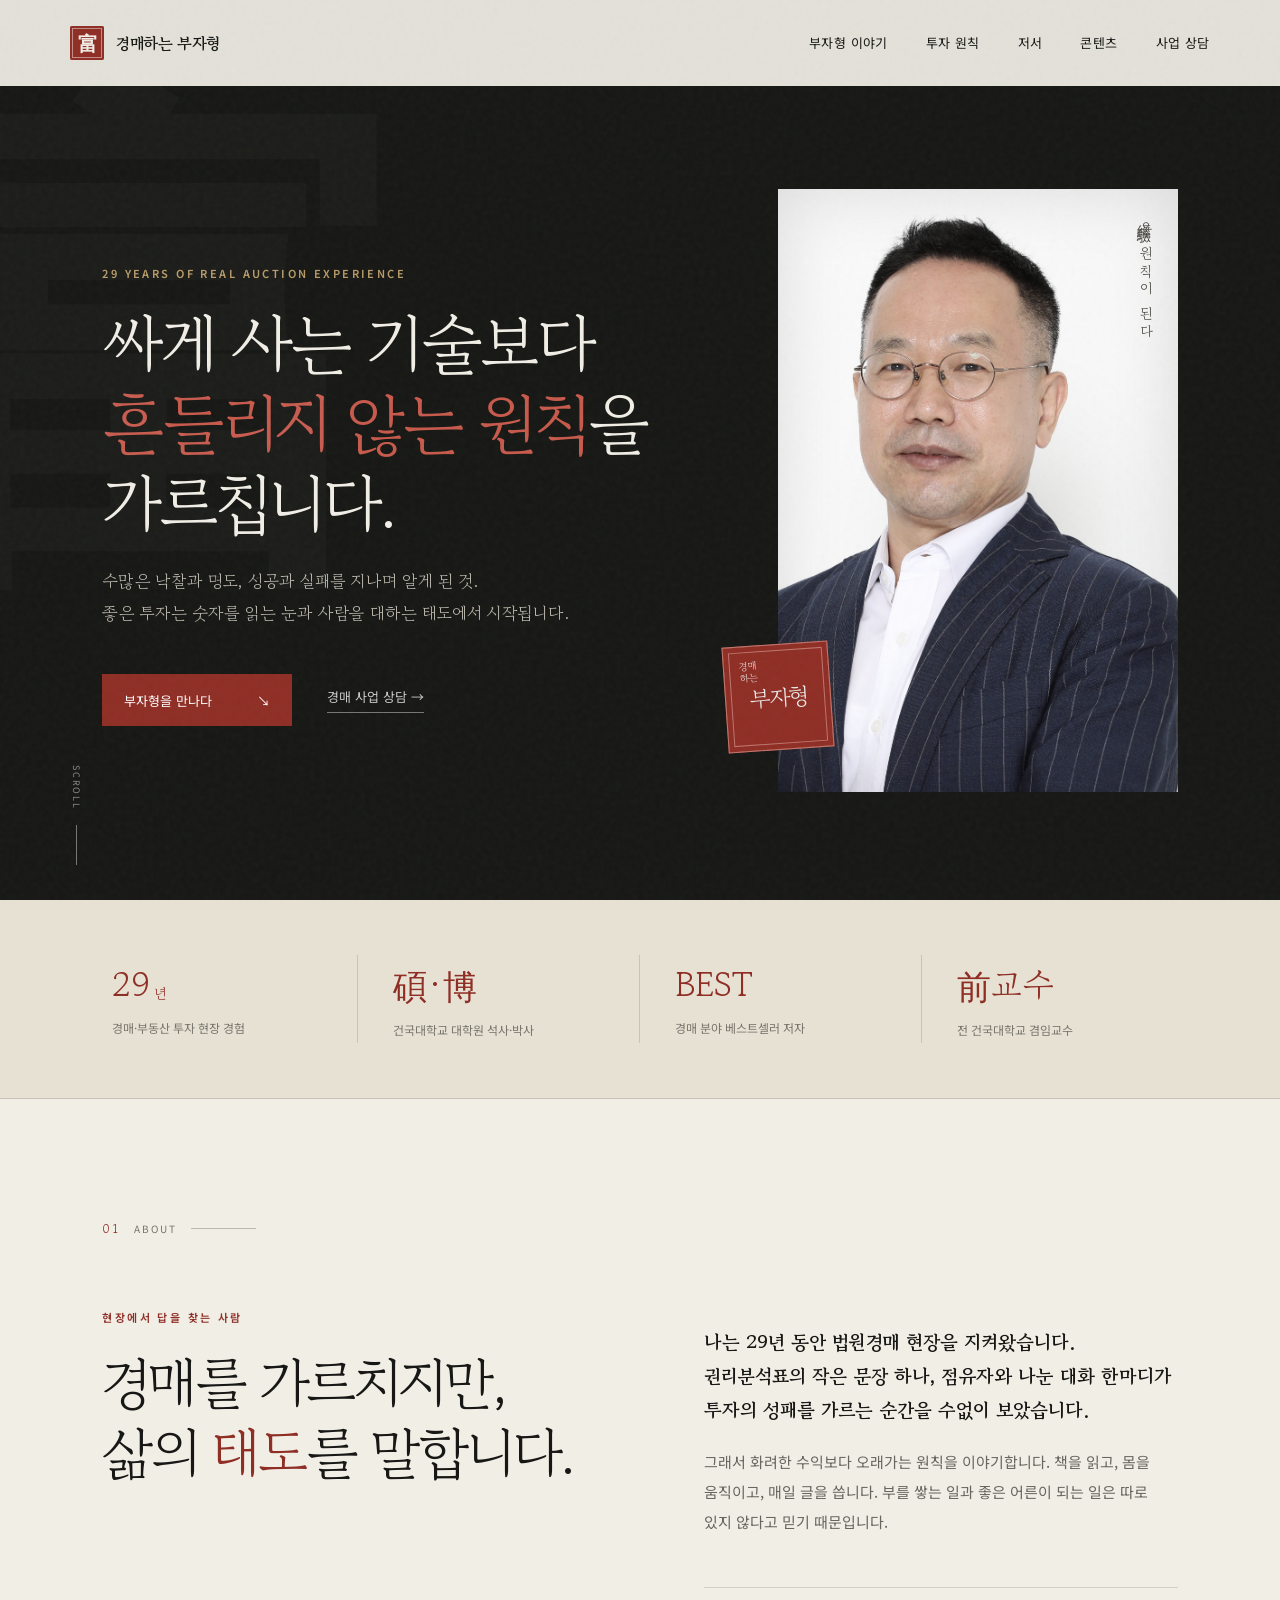
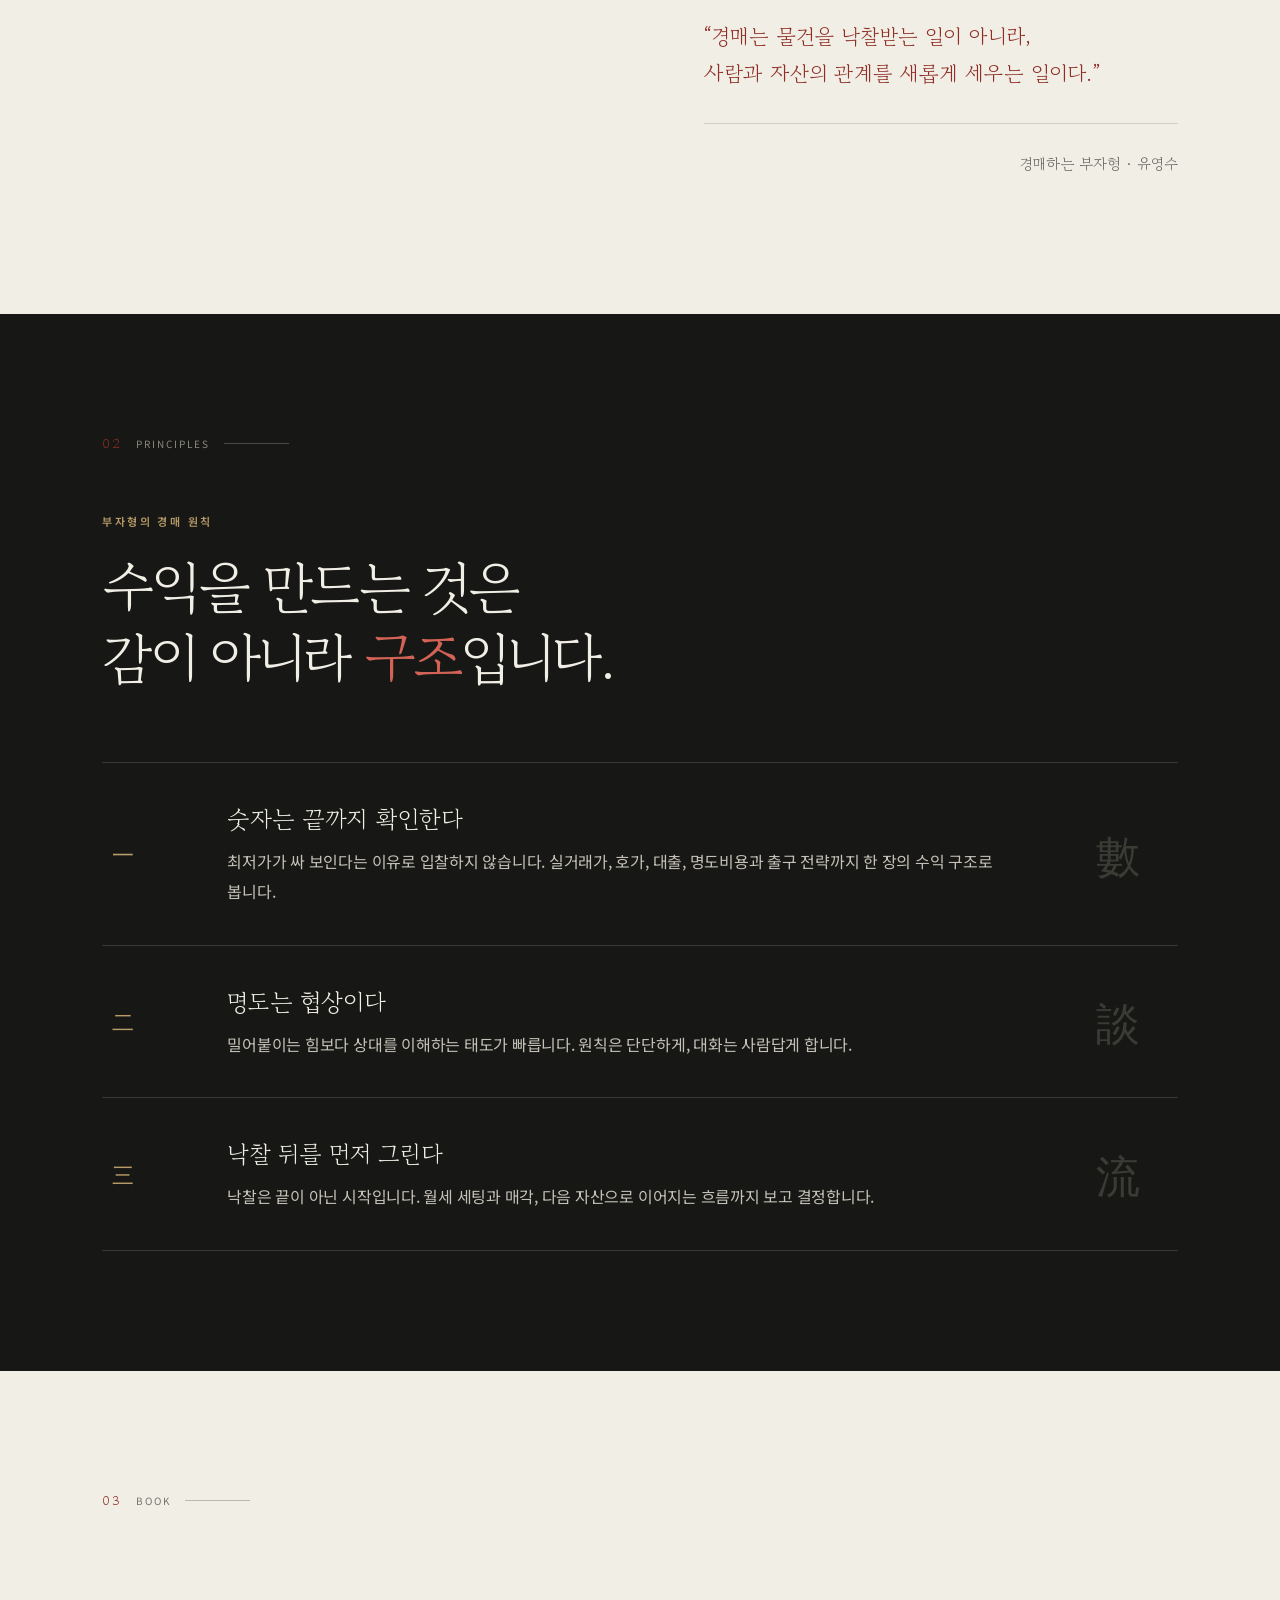
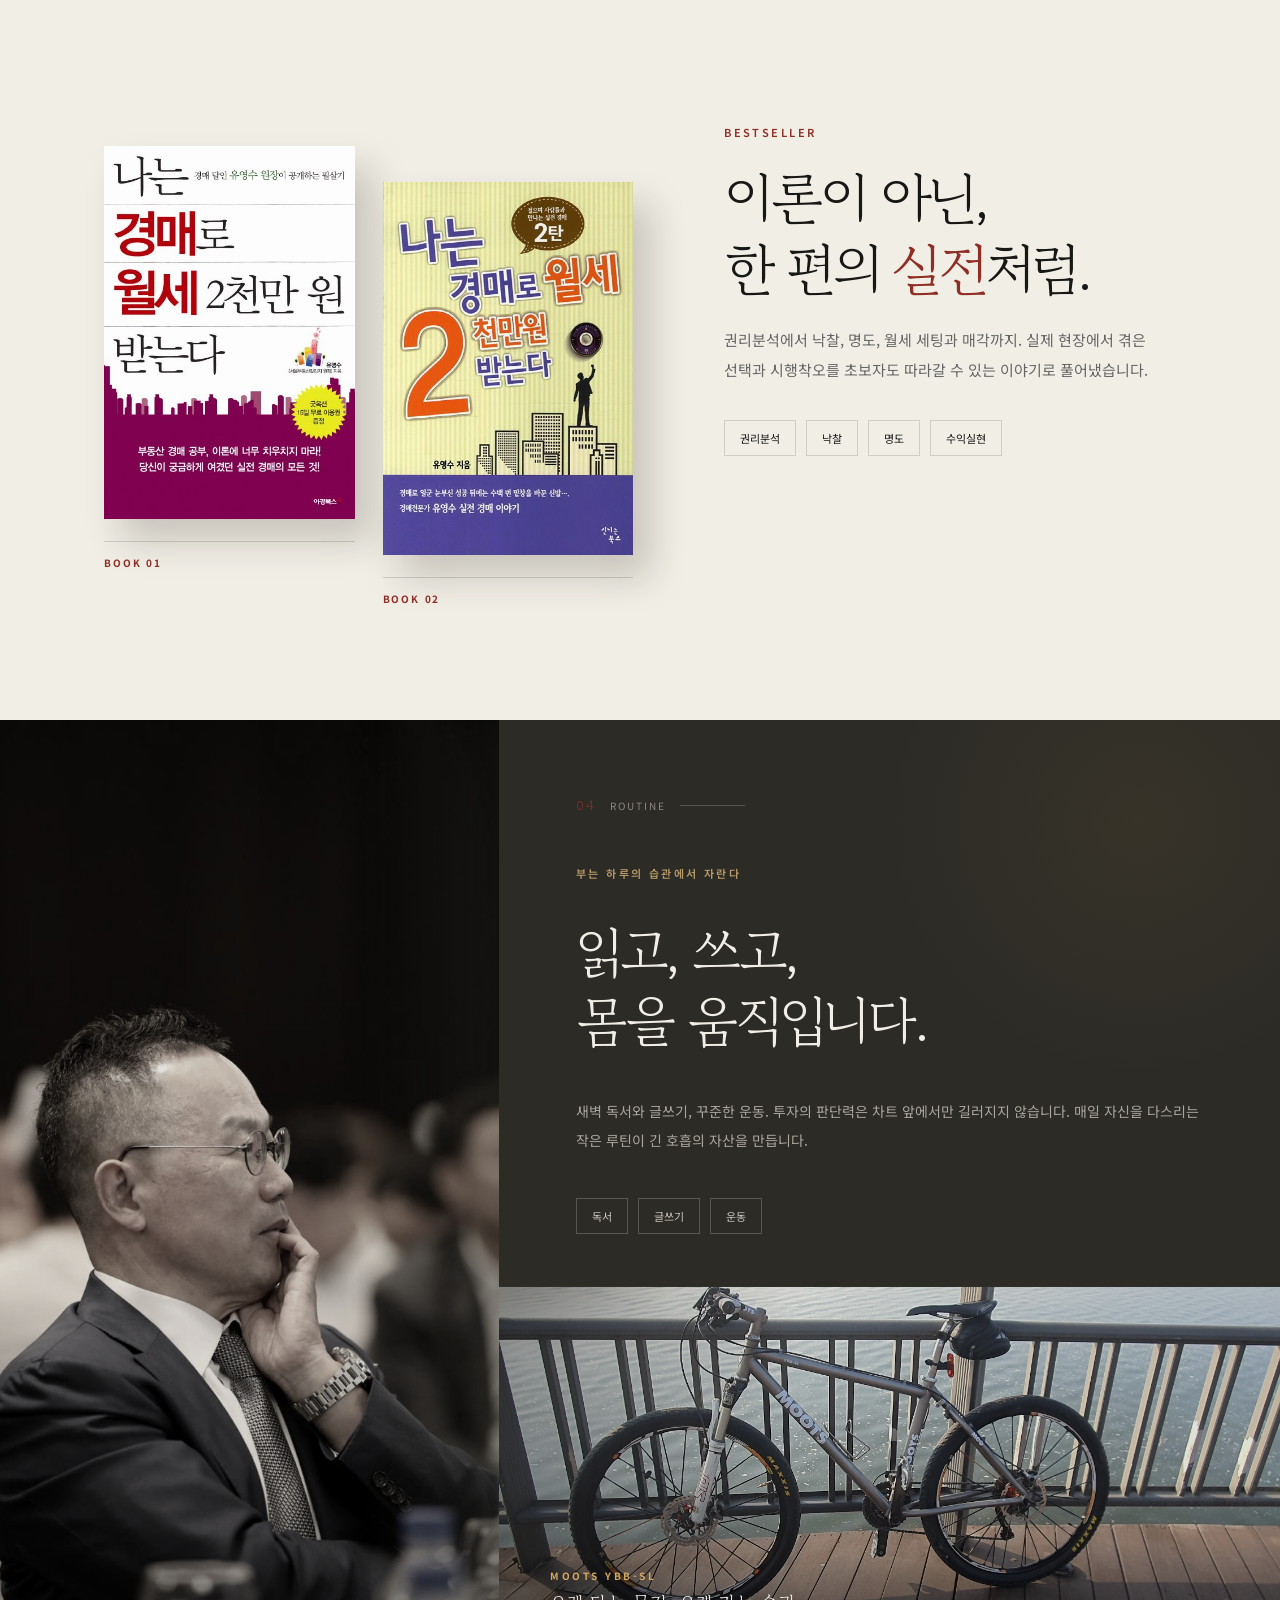
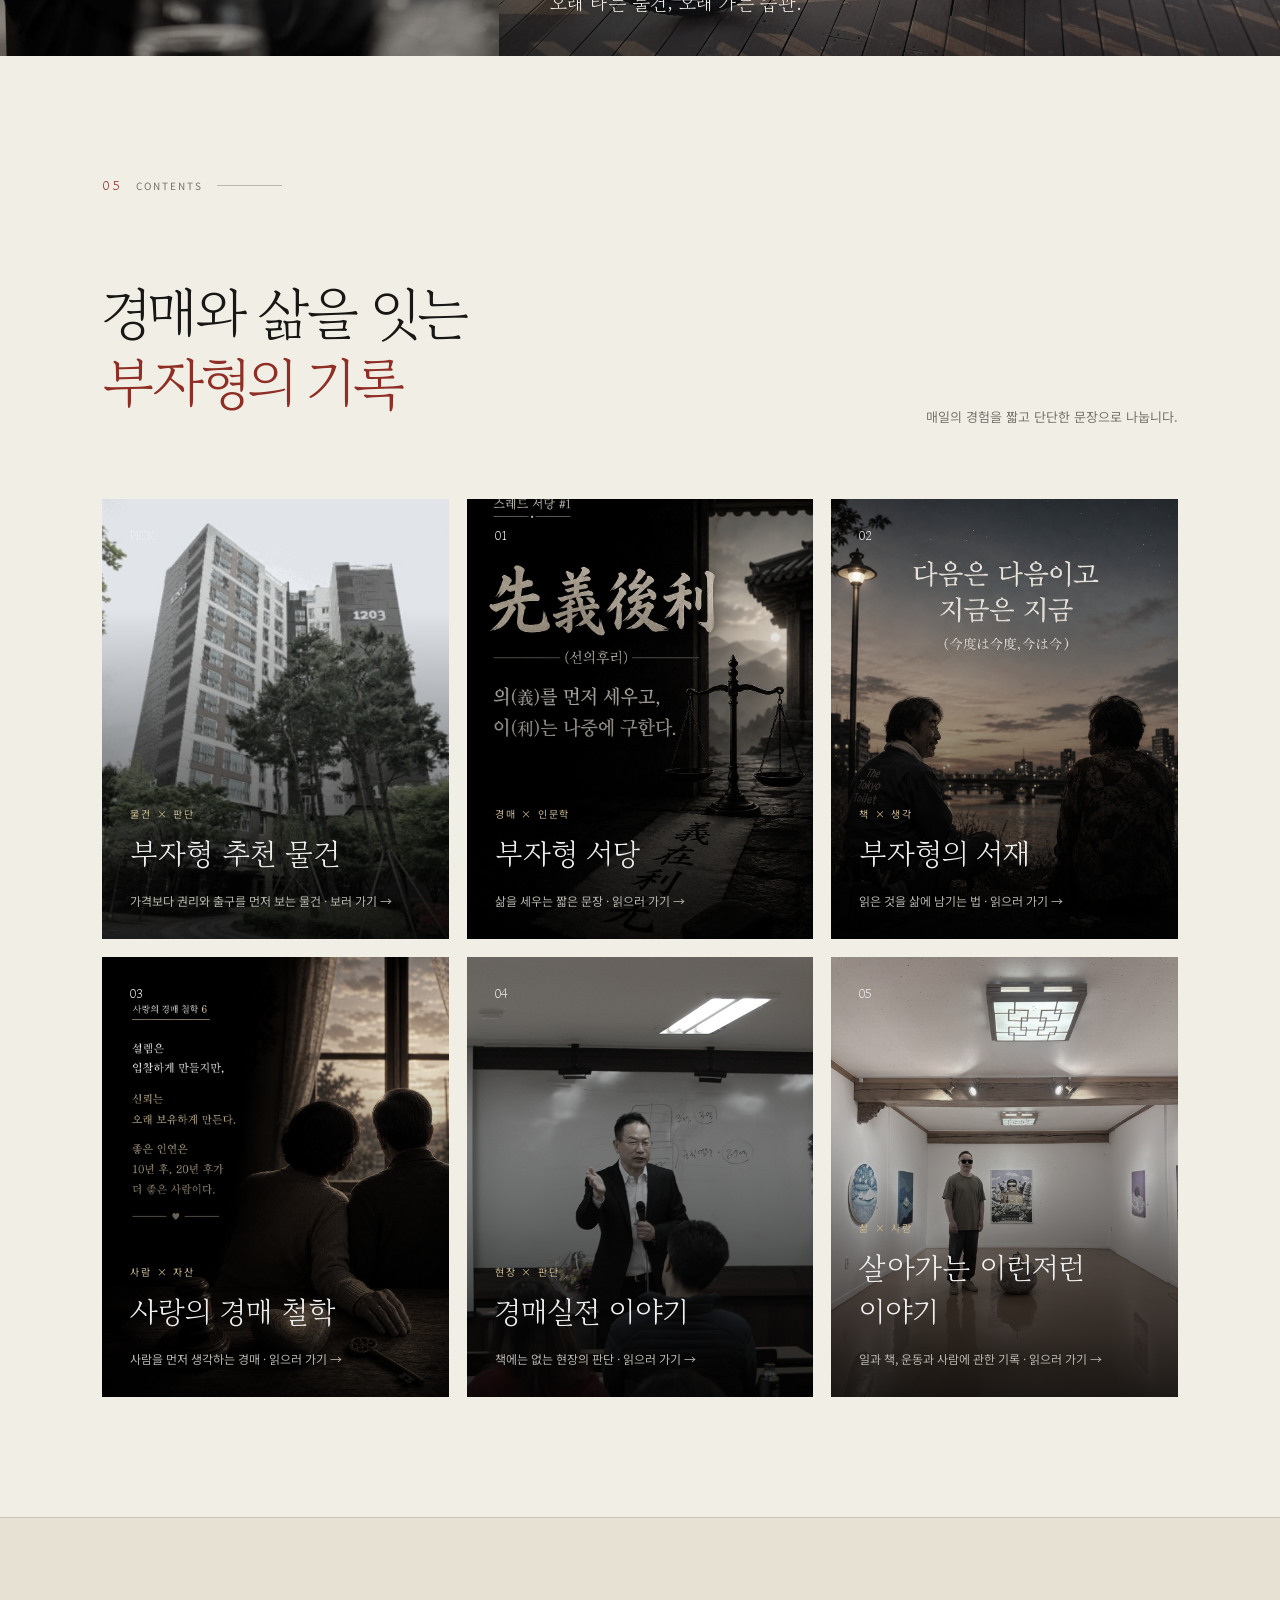
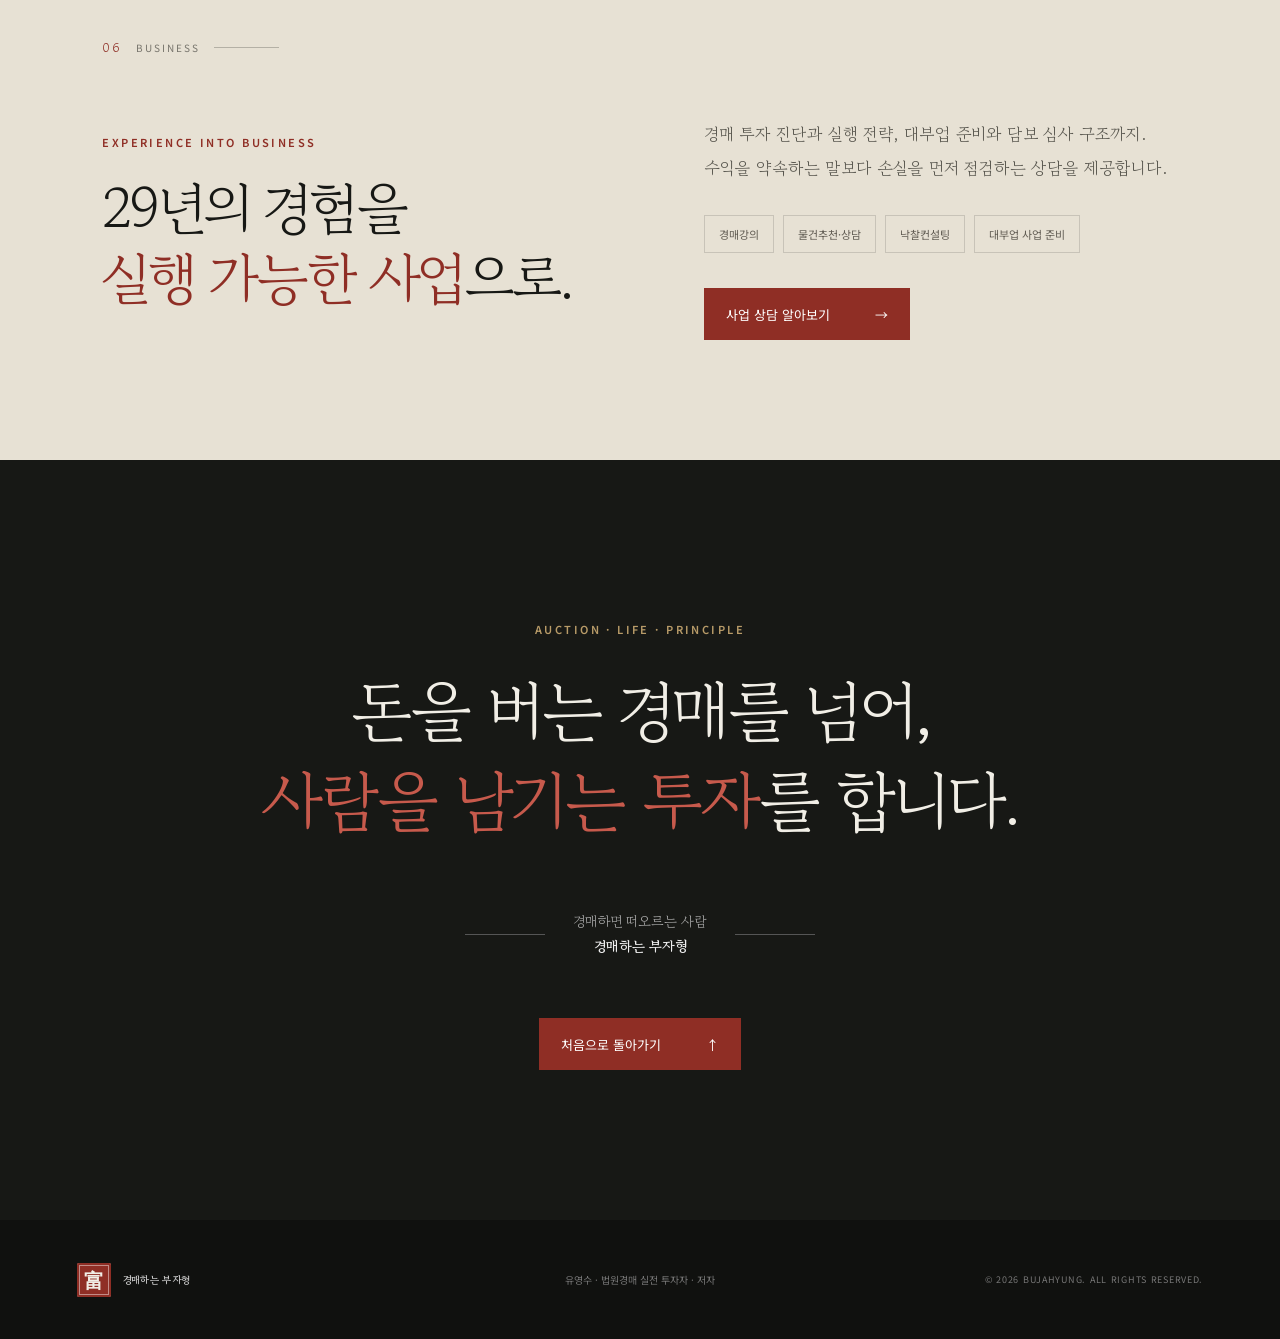
==== commit 0a0dfc7e: "Update homepage content grid and thumbnails" ====
--- a/index.html
+++ b/index.html
@@ -138,12 +138,12 @@
         <p>매일의 경험을 짧고 단단한 문장으로 나눕니다.</p>
       </div>
       <div class="content-cards">
-        <a class="content-card dark reveal" href="auction-picks.html"><span class="card-no">PICK</span><div><p>물건 × 판단</p><h3>부자형 추천 물건</h3><span>가격보다 권리와 출구를 먼저 보는 물건 · 보러 가기 →</span></div><b>物</b></a>
-        <a class="content-card dark reveal" href="seodang.html"><span class="card-no">01</span><div><p>경매 × 인문학</p><h3>부자형 서당</h3><span>삶을 세우는 짧은 문장 · 읽으러 가기 →</span></div><b>書</b></a>
-        <a class="content-card red reveal delay-1" href="library.html"><span class="card-no">02</span><div><p>책 × 생각</p><h3>부자형의 서재</h3><span>읽은 것을 삶에 남기는 법 · 읽으러 가기 →</span></div><b>讀</b></a>
-        <a class="content-card paper reveal delay-2" href="love-auction.html"><span class="card-no">03</span><div><p>사람 × 자산</p><h3>사랑의 경매 철학</h3><span>사람을 먼저 생각하는 경매 · 읽으러 가기 →</span></div><b>愛</b></a>
+        <a class="content-card photo reveal" href="auction-picks.html"><img src="assets/auction-pick-pangyo-1203.jpg" alt="판교원마을 추천 경매 물건"><span class="card-no">PICK</span><div><p>물건 × 판단</p><h3>부자형 추천 물건</h3><span>가격보다 권리와 출구를 먼저 보는 물건 · 보러 가기 →</span></div></a>
+        <a class="content-card photo reveal" href="seodang.html"><img src="assets/seodang-01-seonuihuri.webp" alt="부자형 서당 선의후리 콘텐츠"><span class="card-no">01</span><div><p>경매 × 인문학</p><h3>부자형 서당</h3><span>삶을 세우는 짧은 문장 · 읽으러 가기 →</span></div></a>
+        <a class="content-card photo reveal delay-1" href="library.html"><img src="assets/library-13-perfect-days.png" alt="부자형의 서재 책 이야기"><span class="card-no">02</span><div><p>책 × 생각</p><h3>부자형의 서재</h3><span>읽은 것을 삶에 남기는 법 · 읽으러 가기 →</span></div></a>
+        <a class="content-card photo reveal delay-2" href="love-auction.html"><img src="assets/love-auction-06-lasting-trust.png" alt="사랑의 경매 철학 오래가는 신뢰"><span class="card-no">03</span><div><p>사람 × 자산</p><h3>사랑의 경매 철학</h3><span>사람을 먼저 생각하는 경매 · 읽으러 가기 →</span></div></a>
         <a class="content-card photo reveal" href="auction-stories.html"><img src="assets/auction-field.jpg" alt="경매 강의 현장에서 설명하는 부자형 유영수"><span class="card-no">04</span><div><p>현장 × 판단</p><h3>경매실전 이야기</h3><span>책에는 없는 현장의 판단 · 읽으러 가기 →</span></div></a>
-        <a class="content-card gold reveal delay-1" href="life-stories.html"><span class="card-no">05</span><div><p>삶 × 사람</p><h3>살아가는 이런저런 이야기</h3><span>일과 책, 운동과 사람에 관한 기록 · 읽으러 가기 →</span></div><b>生</b></a>
+        <a class="content-card photo reveal delay-1" href="life-stories.html"><img src="assets/life-stories-hero.jpg" alt="전시 공간에서 일상의 한 순간을 기록한 부자형"><span class="card-no">05</span><div><p>삶 × 사람</p><h3>살아가는 이런저런 이야기</h3><span>일과 책, 운동과 사람에 관한 기록 · 읽으러 가기 →</span></div></a>
       </div>
     </section>
 
--- a/styles.css
+++ b/styles.css
@@ -67,10 +67,10 @@
 .book-meta>span{font-size:10px;letter-spacing:.18em;color:var(--red);font-weight:700}
 @media(max-width:900px){.book-layout{grid-template-columns:1fr;gap:45px}.book-art.books-display{min-height:auto;padding:10px 0 60px;gap:16px}.book-volume{width:min(46%,225px)}.book-volume-second{transform:translateY(28px)}.book-meta{align-items:flex-start;flex-direction:column;margin-top:16px}}
 .content-card{text-decoration:none}
-.content-cards{grid-template-columns:repeat(6,1fr)}
-.content-card{grid-column:span 2}
-.content-card:nth-child(n+4){grid-column:span 3}
+.content-cards{grid-template-columns:repeat(3,minmax(0,1fr))}
+.content-card,.content-card:nth-child(n+4){grid-column:auto}
 .content-card.paper{background:#ded6c7;color:var(--ink)}
 .content-card.paper div p,.content-card.paper div span{color:#6f5548}
 .content-card.gold{background:#6f5a3c}
-@media(max-width:900px){.content-cards{grid-template-columns:1fr}.content-card,.content-card:nth-child(n+4){grid-column:auto}}
+@media(max-width:900px){.content-cards{grid-template-columns:repeat(2,minmax(0,1fr))}.content-card,.content-card:nth-child(n+4){grid-column:auto}}
+@media(max-width:600px){.content-cards{grid-template-columns:1fr}}
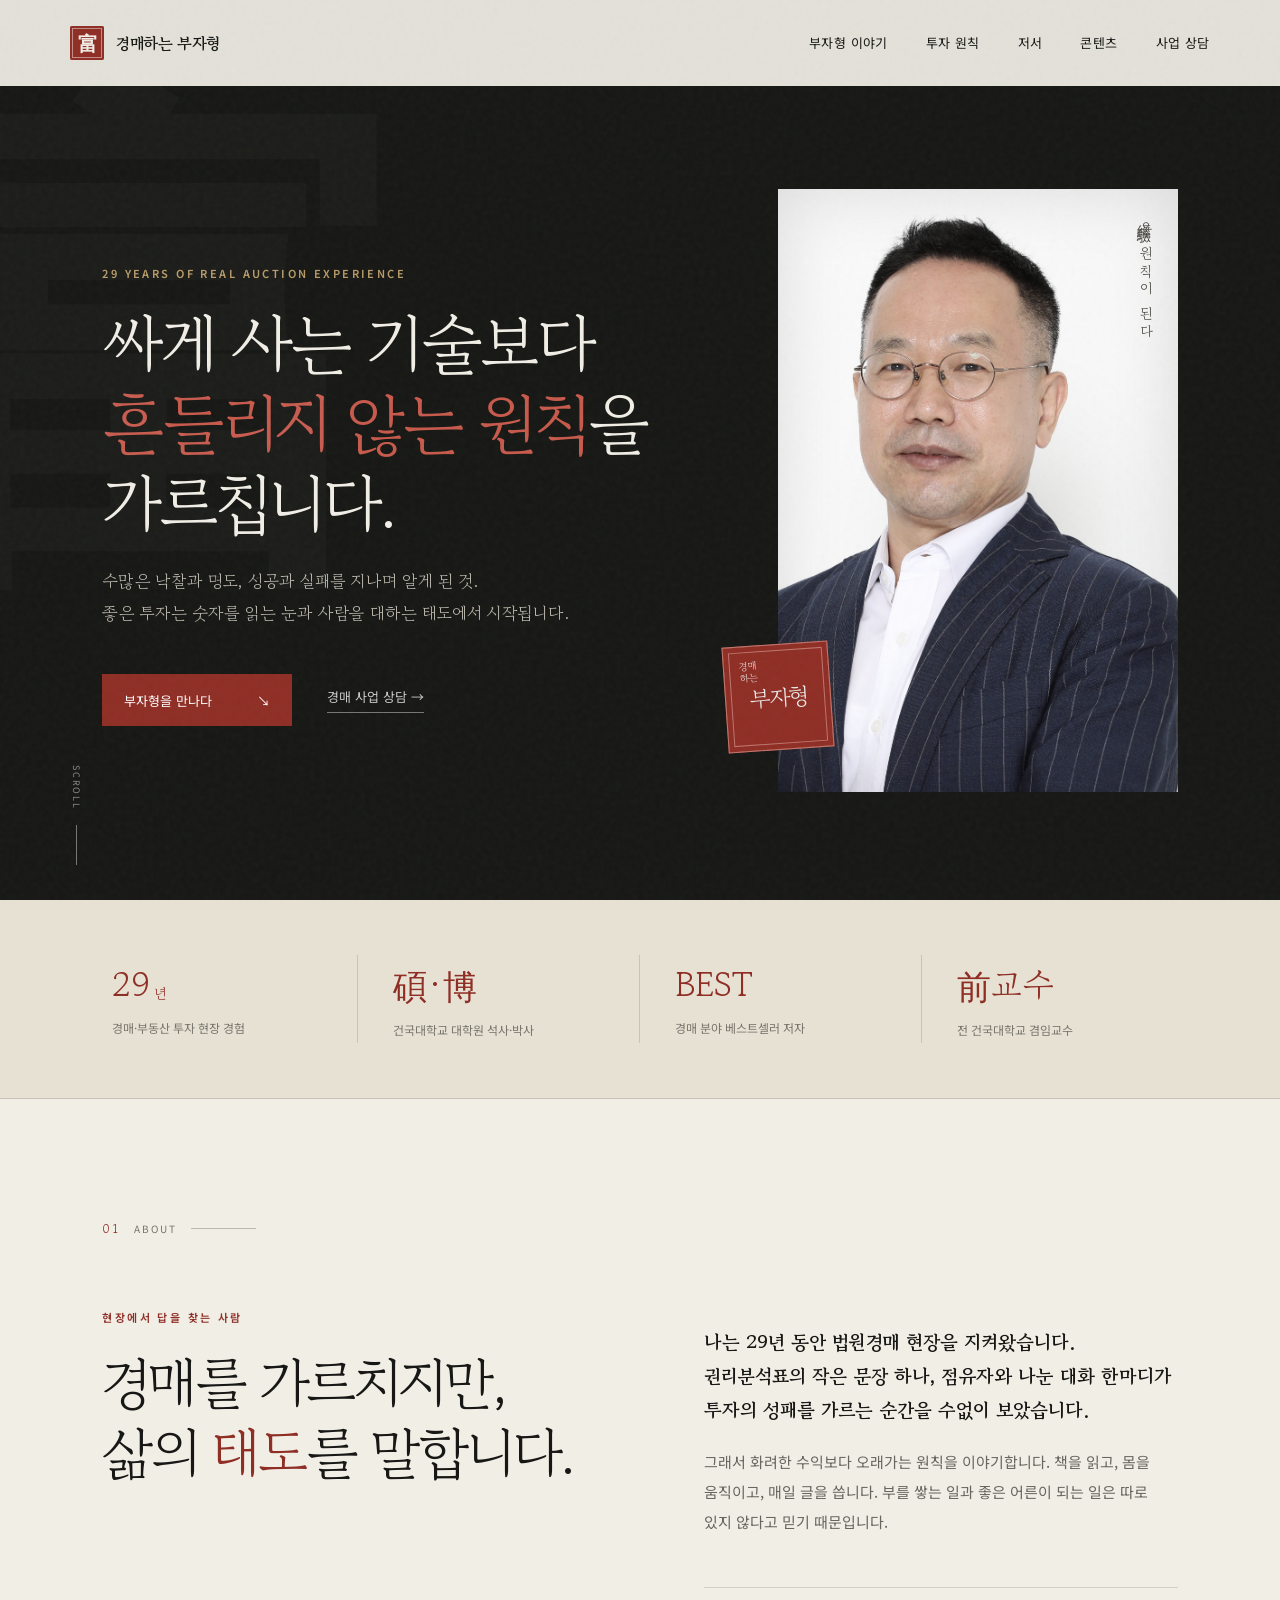
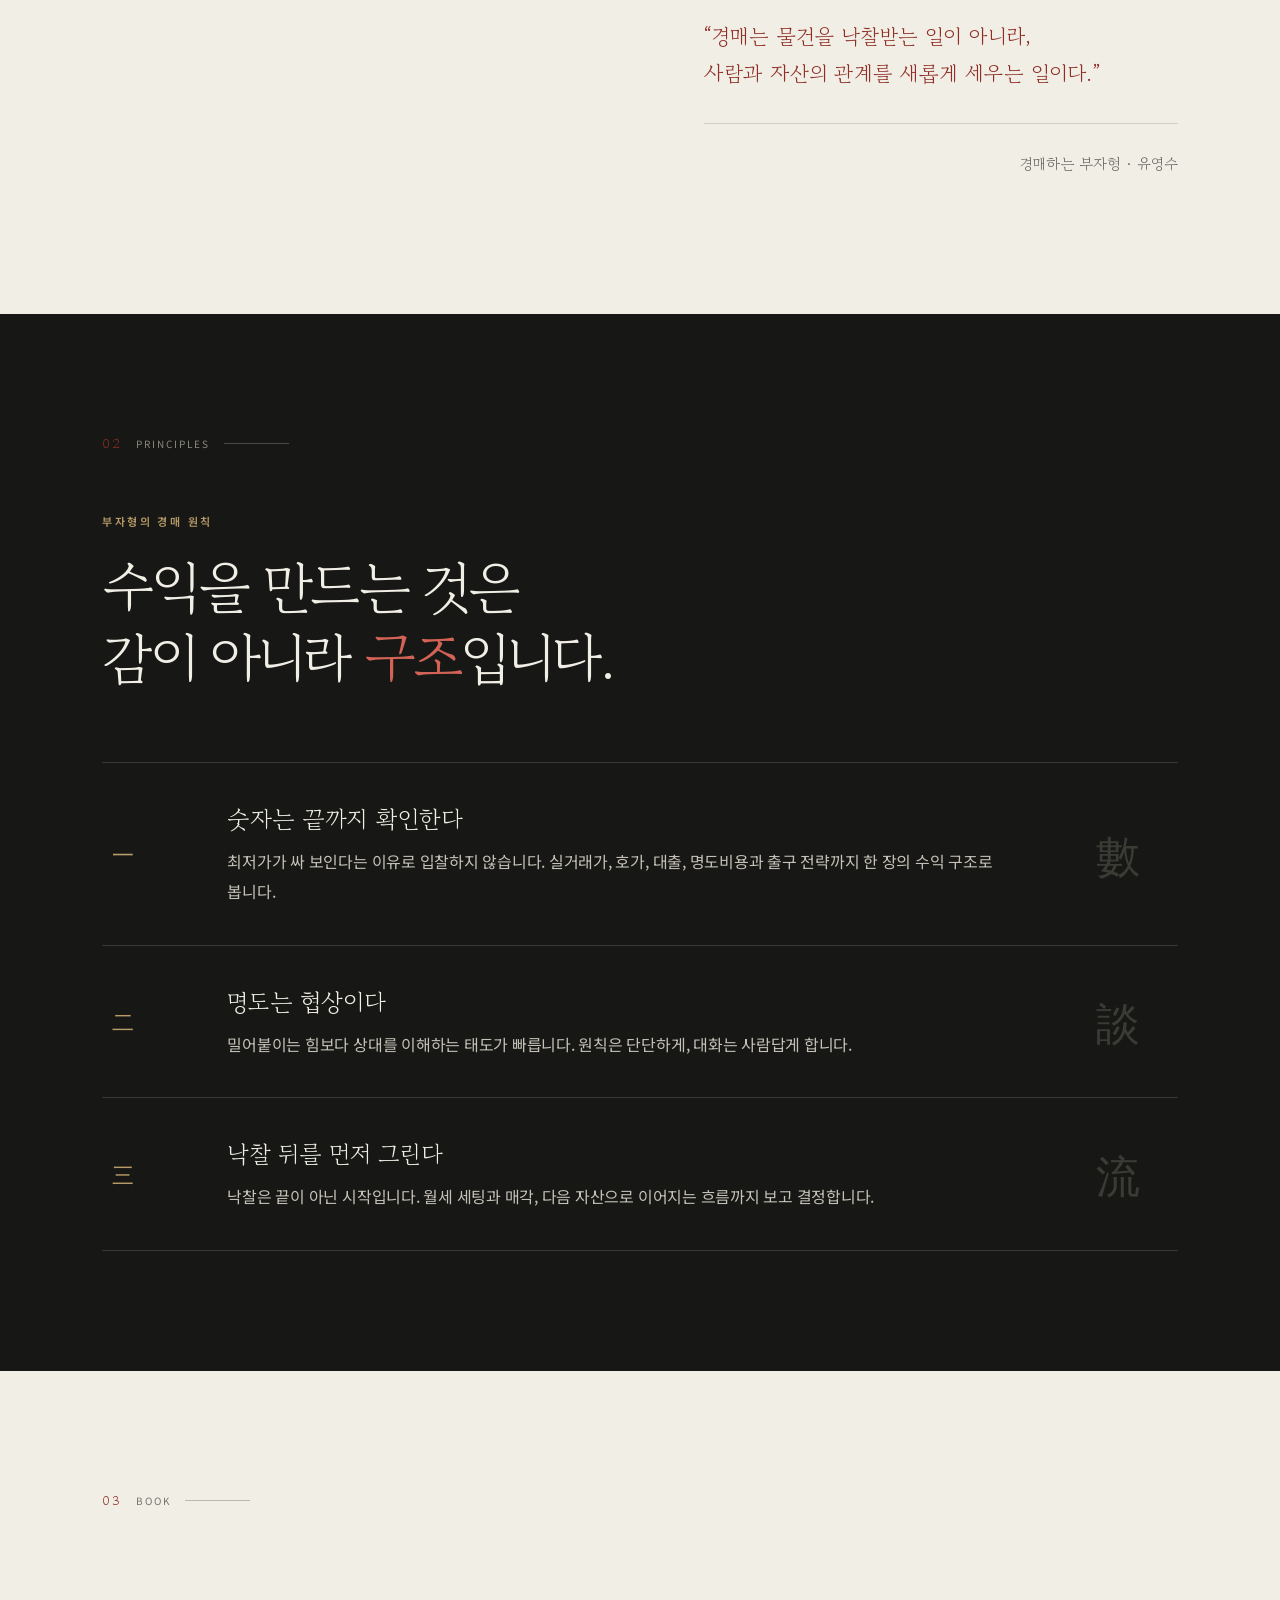
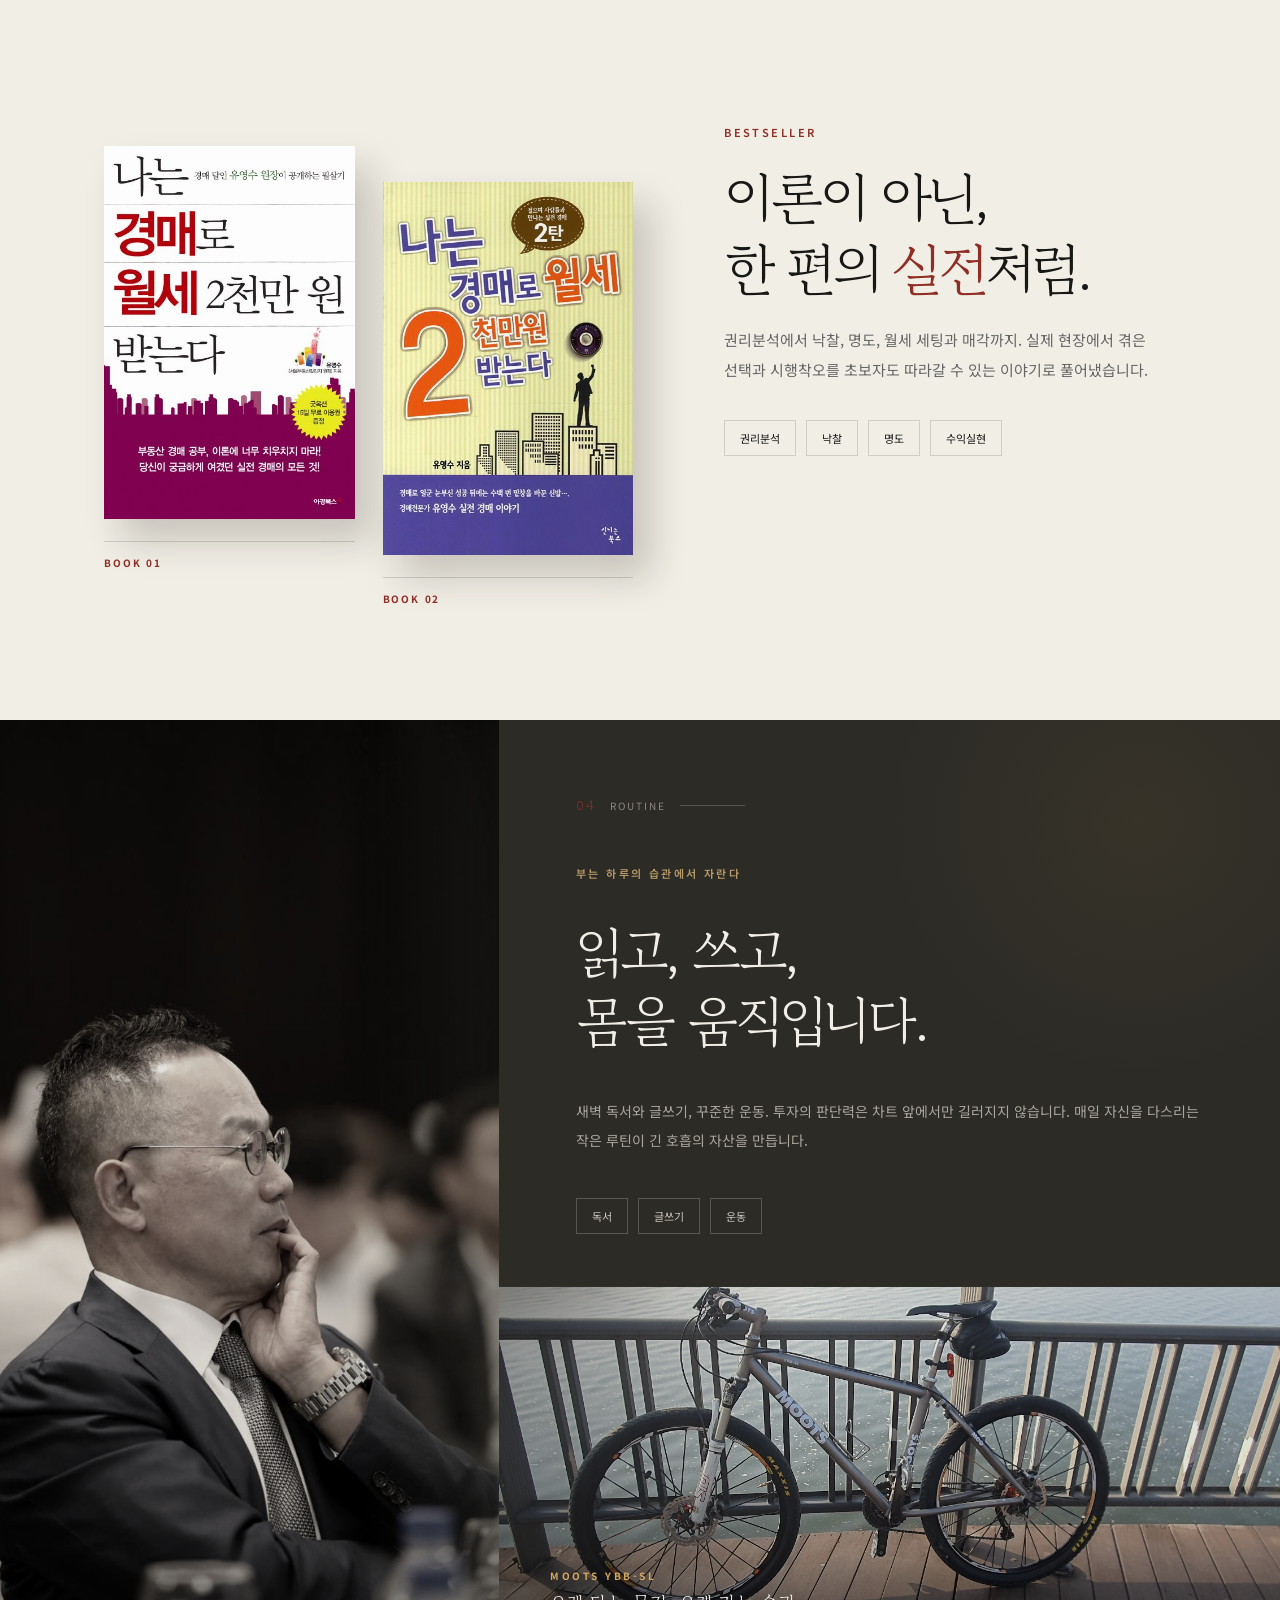
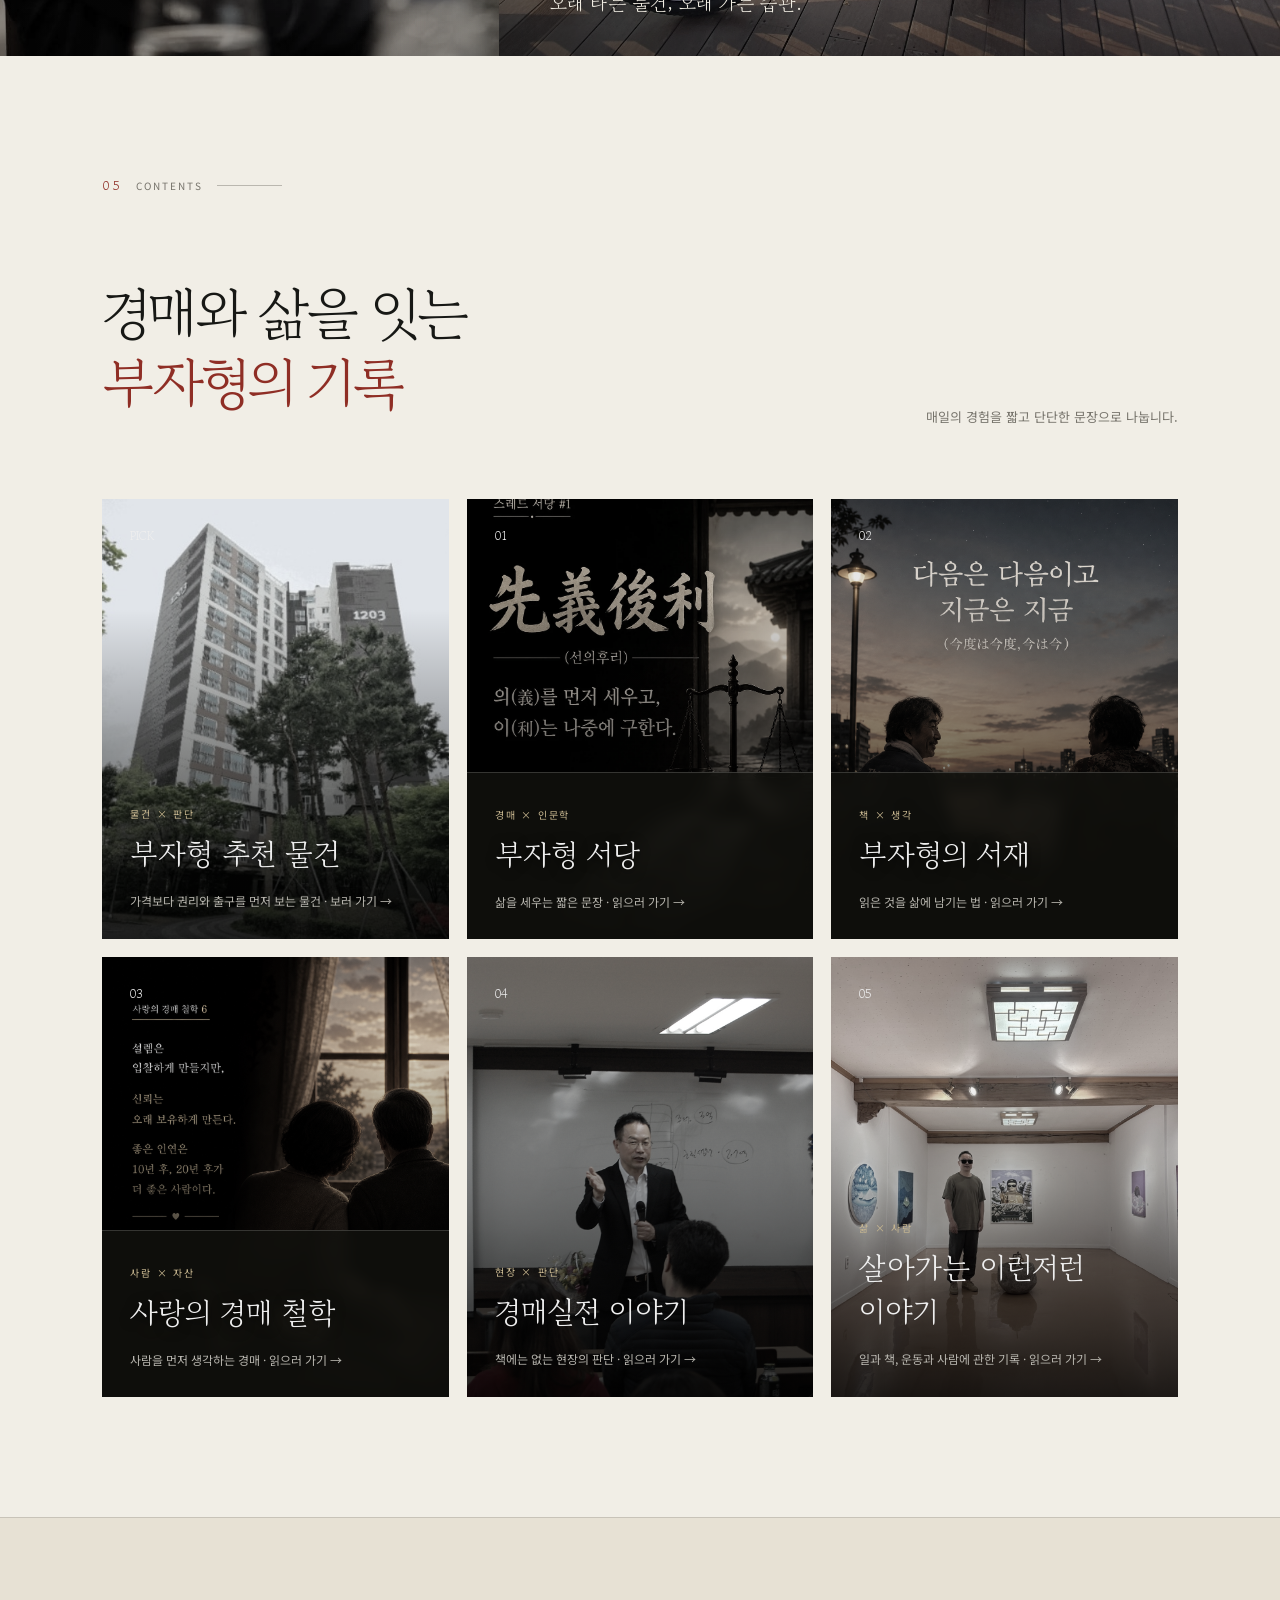
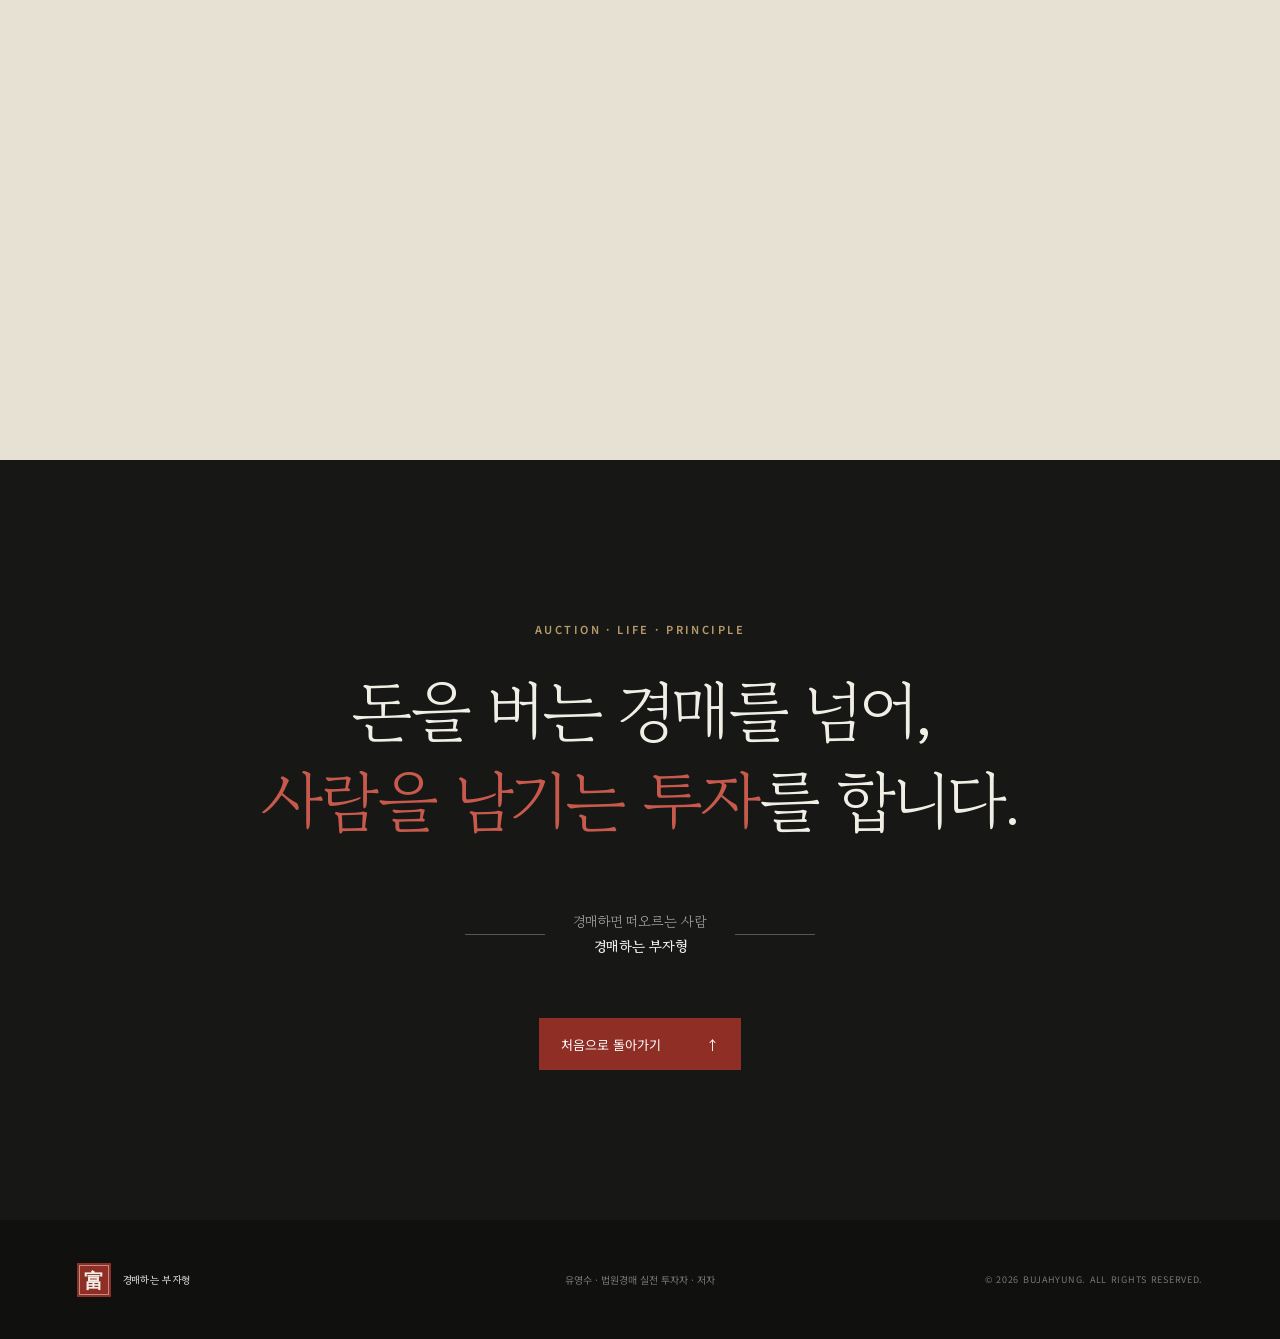
==== commit a9ac79f3: "Improve content card title readability" ====
--- a/index.html
+++ b/index.html
@@ -139,9 +139,9 @@
       </div>
       <div class="content-cards">
         <a class="content-card photo reveal" href="auction-picks.html"><img src="assets/auction-pick-pangyo-1203.jpg" alt="판교원마을 추천 경매 물건"><span class="card-no">PICK</span><div><p>물건 × 판단</p><h3>부자형 추천 물건</h3><span>가격보다 권리와 출구를 먼저 보는 물건 · 보러 가기 →</span></div></a>
-        <a class="content-card photo reveal" href="seodang.html"><img src="assets/seodang-01-seonuihuri.webp" alt="부자형 서당 선의후리 콘텐츠"><span class="card-no">01</span><div><p>경매 × 인문학</p><h3>부자형 서당</h3><span>삶을 세우는 짧은 문장 · 읽으러 가기 →</span></div></a>
-        <a class="content-card photo reveal delay-1" href="library.html"><img src="assets/library-13-perfect-days.png" alt="부자형의 서재 책 이야기"><span class="card-no">02</span><div><p>책 × 생각</p><h3>부자형의 서재</h3><span>읽은 것을 삶에 남기는 법 · 읽으러 가기 →</span></div></a>
-        <a class="content-card photo reveal delay-2" href="love-auction.html"><img src="assets/love-auction-06-lasting-trust.png" alt="사랑의 경매 철학 오래가는 신뢰"><span class="card-no">03</span><div><p>사람 × 자산</p><h3>사랑의 경매 철학</h3><span>사람을 먼저 생각하는 경매 · 읽으러 가기 →</span></div></a>
+        <a class="content-card photo text-art reveal" href="seodang.html"><img src="assets/seodang-01-seonuihuri.webp" alt="부자형 서당 선의후리 콘텐츠"><span class="card-no">01</span><div><p>경매 × 인문학</p><h3>부자형 서당</h3><span>삶을 세우는 짧은 문장 · 읽으러 가기 →</span></div></a>
+        <a class="content-card photo text-art reveal delay-1" href="library.html"><img src="assets/library-13-perfect-days.png" alt="부자형의 서재 책 이야기"><span class="card-no">02</span><div><p>책 × 생각</p><h3>부자형의 서재</h3><span>읽은 것을 삶에 남기는 법 · 읽으러 가기 →</span></div></a>
+        <a class="content-card photo text-art reveal delay-2" href="love-auction.html"><img src="assets/love-auction-06-lasting-trust.png" alt="사랑의 경매 철학 오래가는 신뢰"><span class="card-no">03</span><div><p>사람 × 자산</p><h3>사랑의 경매 철학</h3><span>사람을 먼저 생각하는 경매 · 읽으러 가기 →</span></div></a>
         <a class="content-card photo reveal" href="auction-stories.html"><img src="assets/auction-field.jpg" alt="경매 강의 현장에서 설명하는 부자형 유영수"><span class="card-no">04</span><div><p>현장 × 판단</p><h3>경매실전 이야기</h3><span>책에는 없는 현장의 판단 · 읽으러 가기 →</span></div></a>
         <a class="content-card photo reveal delay-1" href="life-stories.html"><img src="assets/life-stories-hero.jpg" alt="전시 공간에서 일상의 한 순간을 기록한 부자형"><span class="card-no">05</span><div><p>삶 × 사람</p><h3>살아가는 이런저런 이야기</h3><span>일과 책, 운동과 사람에 관한 기록 · 읽으러 가기 →</span></div></a>
       </div>
--- a/styles.css
+++ b/styles.css
@@ -3,6 +3,10 @@
 @media(max-width:900px){.site-header{height:70px;padding:0 22px}.menu-toggle{display:block;width:36px;height:36px;position:relative;z-index:3}.menu-toggle span{display:block;height:1px;width:23px;background:var(--ink);margin:7px}.menu-toggle[aria-expanded=true] span:first-child{transform:translateY(4px) rotate(45deg)}.menu-toggle[aria-expanded=true] span:last-child{transform:translateY(-4px) rotate(-45deg)}nav{display:none;position:fixed;inset:0;background:var(--paper);padding:120px 30px;flex-direction:column}nav.open{display:flex}nav a{font:28px 'Gowun Batang'}.hero{padding:110px 22px 65px;grid-template-columns:1fr;gap:55px}.hero-copy{padding-top:20px}.hero h1{font-size:43px}.hero-intro br{display:none}.hero-frame{height:540px}.hero-stamp{left:14px;bottom:-35px}.scroll-cue{display:none}.numbers{grid-template-columns:1fr 1fr;padding:25px 10px}.numbers>div{padding:25px 18px}.numbers>div:nth-child(2){border:0}.section-paper,.section-ink{padding:90px 24px}.section-label{margin-bottom:45px}.story-grid,.book-layout{grid-template-columns:1fr;gap:45px}.story h2,.principles h2,.book h2,.routine h2,.contents h2{font-size:39px}.principle{grid-template-columns:42px 1fr;padding:28px 0}.principle .symbol{display:none}.book-art{min-height:480px}.routine{grid-template-columns:1fr}.routine-image{height:520px}.routine-copy{padding:80px 25px}.routine-side{height:260px}.contents-head{display:block}.content-cards{grid-template-columns:1fr}.content-card{height:330px}.closing{padding:100px 22px}.closing-line>span{width:30px}footer{grid-template-columns:1fr;text-align:center;gap:22px}footer .brand{justify-content:center}footer p:nth-child(2),footer p:last-child{text-align:center}}
 @media(max-width:480px){.hero h1{font-size:36px}.hero-actions{align-items:flex-start;flex-direction:column;gap:22px}.hero-frame{height:440px}.numbers strong{font-size:27px}.numbers p{font-size:10px;line-height:1.5}.book-cover{width:255px;height:370px}.book-cover h3{font-size:27px;margin-top:48px}.book-art{min-height:420px}.routine-image{height:420px}}
 @media(prefers-reduced-motion:reduce){html{scroll-behavior:auto}.reveal{opacity:1;transform:none;transition:none}}
+
+.content-card.text-art:after{background:linear-gradient(to bottom,rgba(0,0,0,.08) 20%,rgba(0,0,0,.38) 52%,rgba(0,0,0,.94) 100%)}
+.content-card.text-art>div{width:calc(100% + 56px);margin:-18px -28px -28px;padding:24px 28px 27px;background:rgba(18,18,15,.78);border-top:1px solid rgba(255,255,255,.16);backdrop-filter:blur(7px)}
+.content-card.text-art h3{text-shadow:0 2px 12px rgba(0,0,0,.85)}
 
 /* Business consultation bridge */
 .business-bridge{background:#e7e1d4;border-top:1px solid var(--line)}
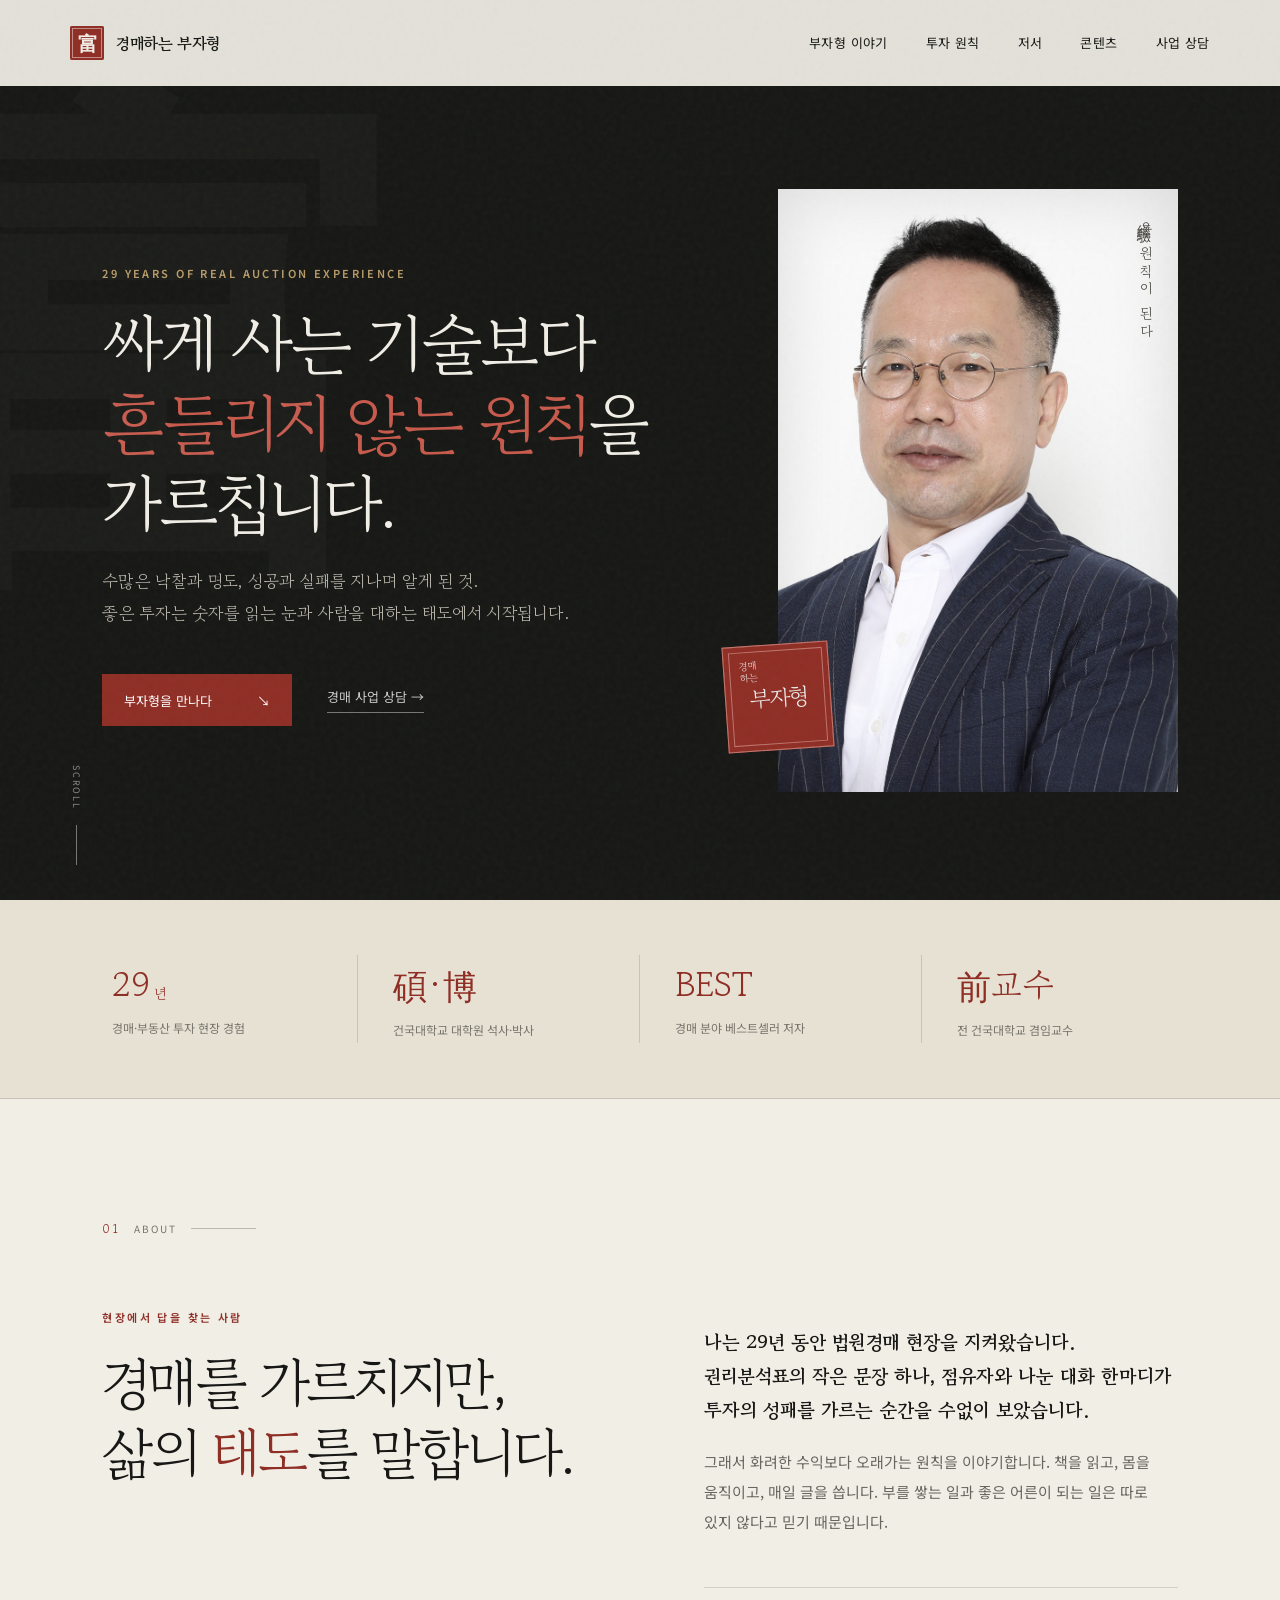
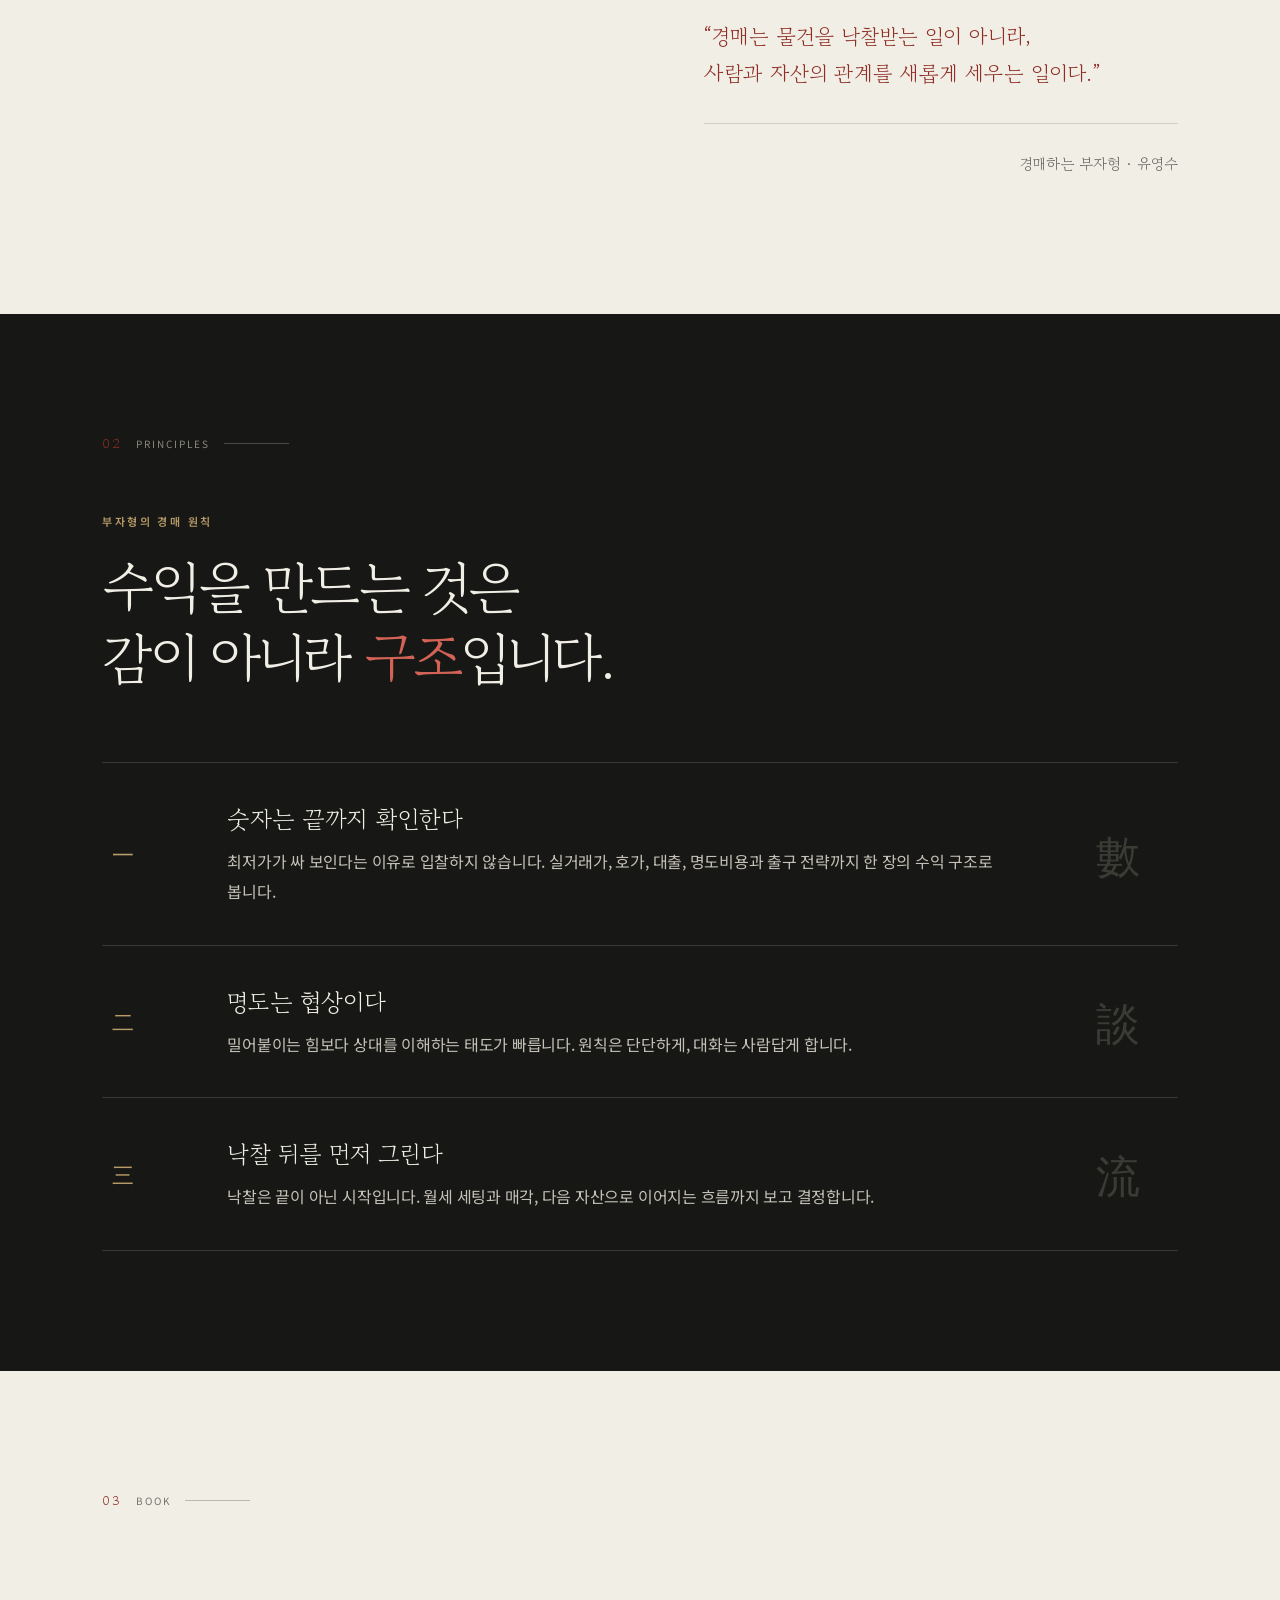
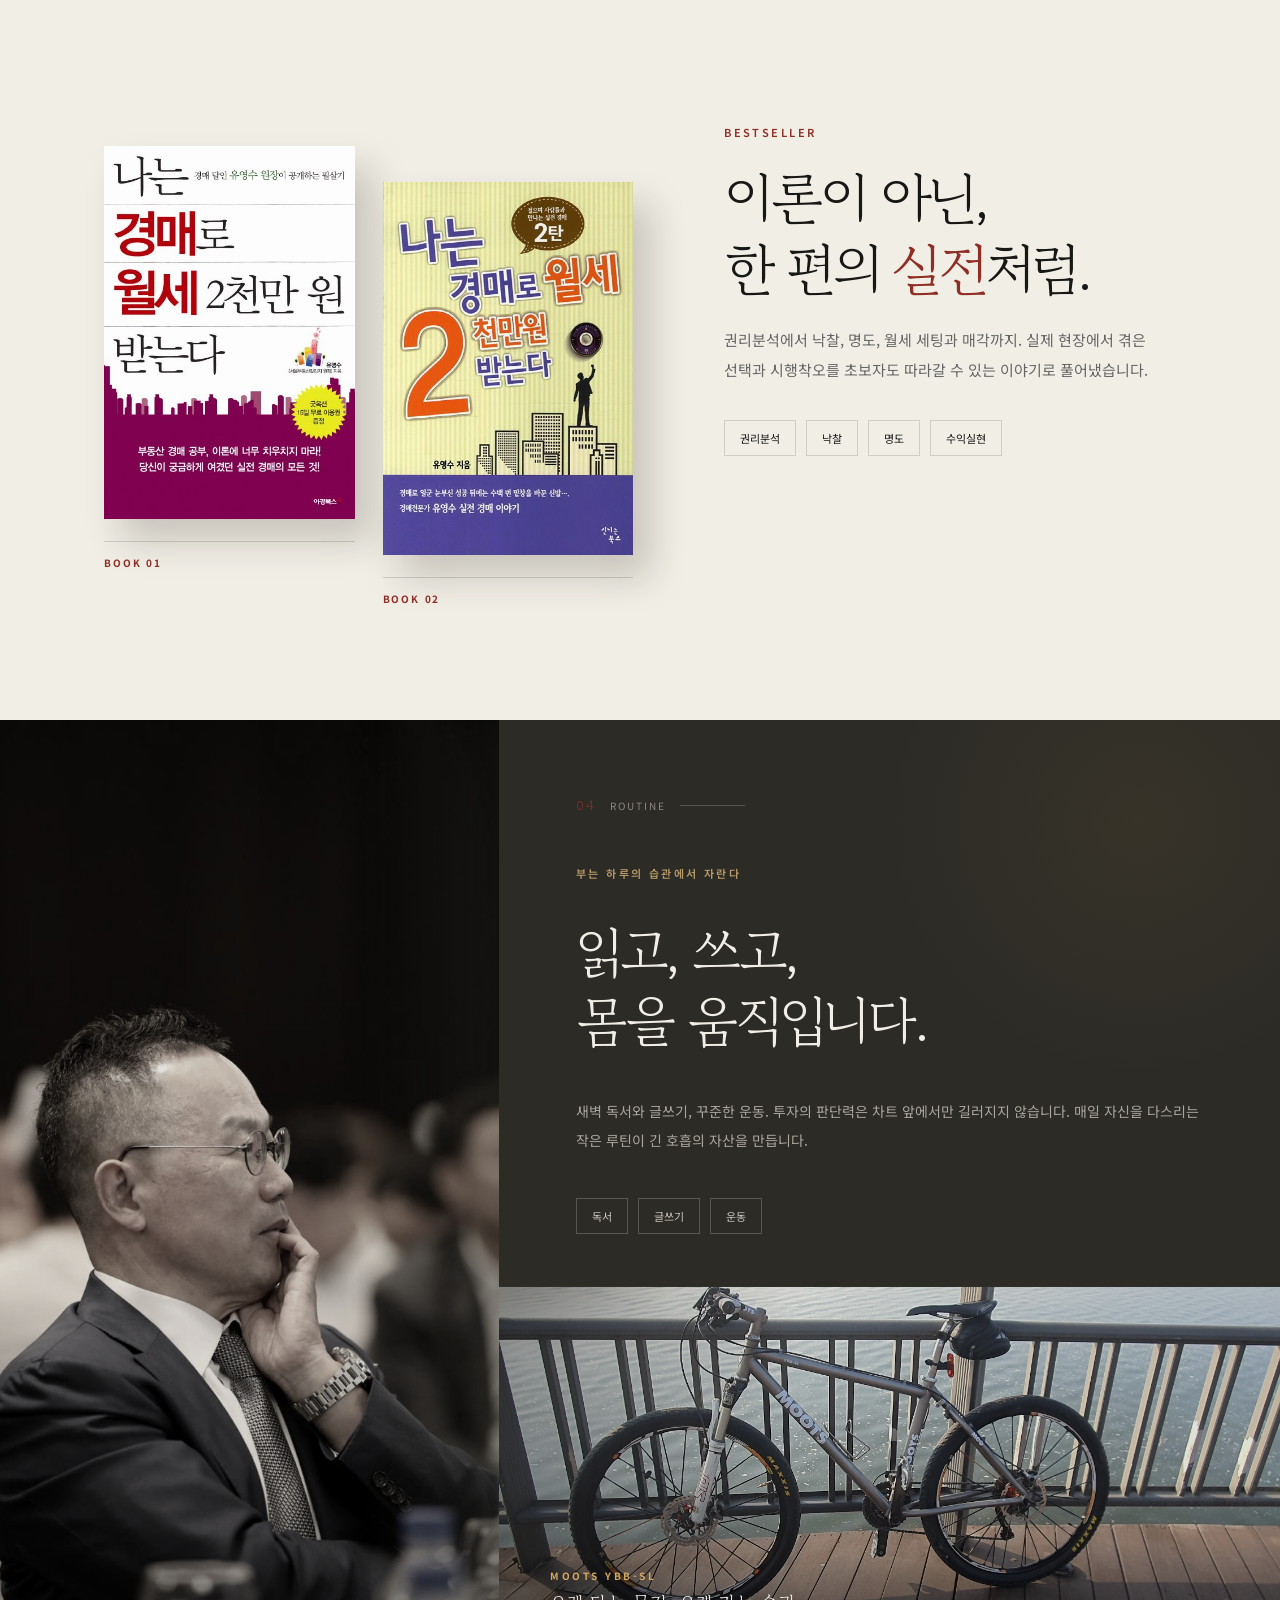
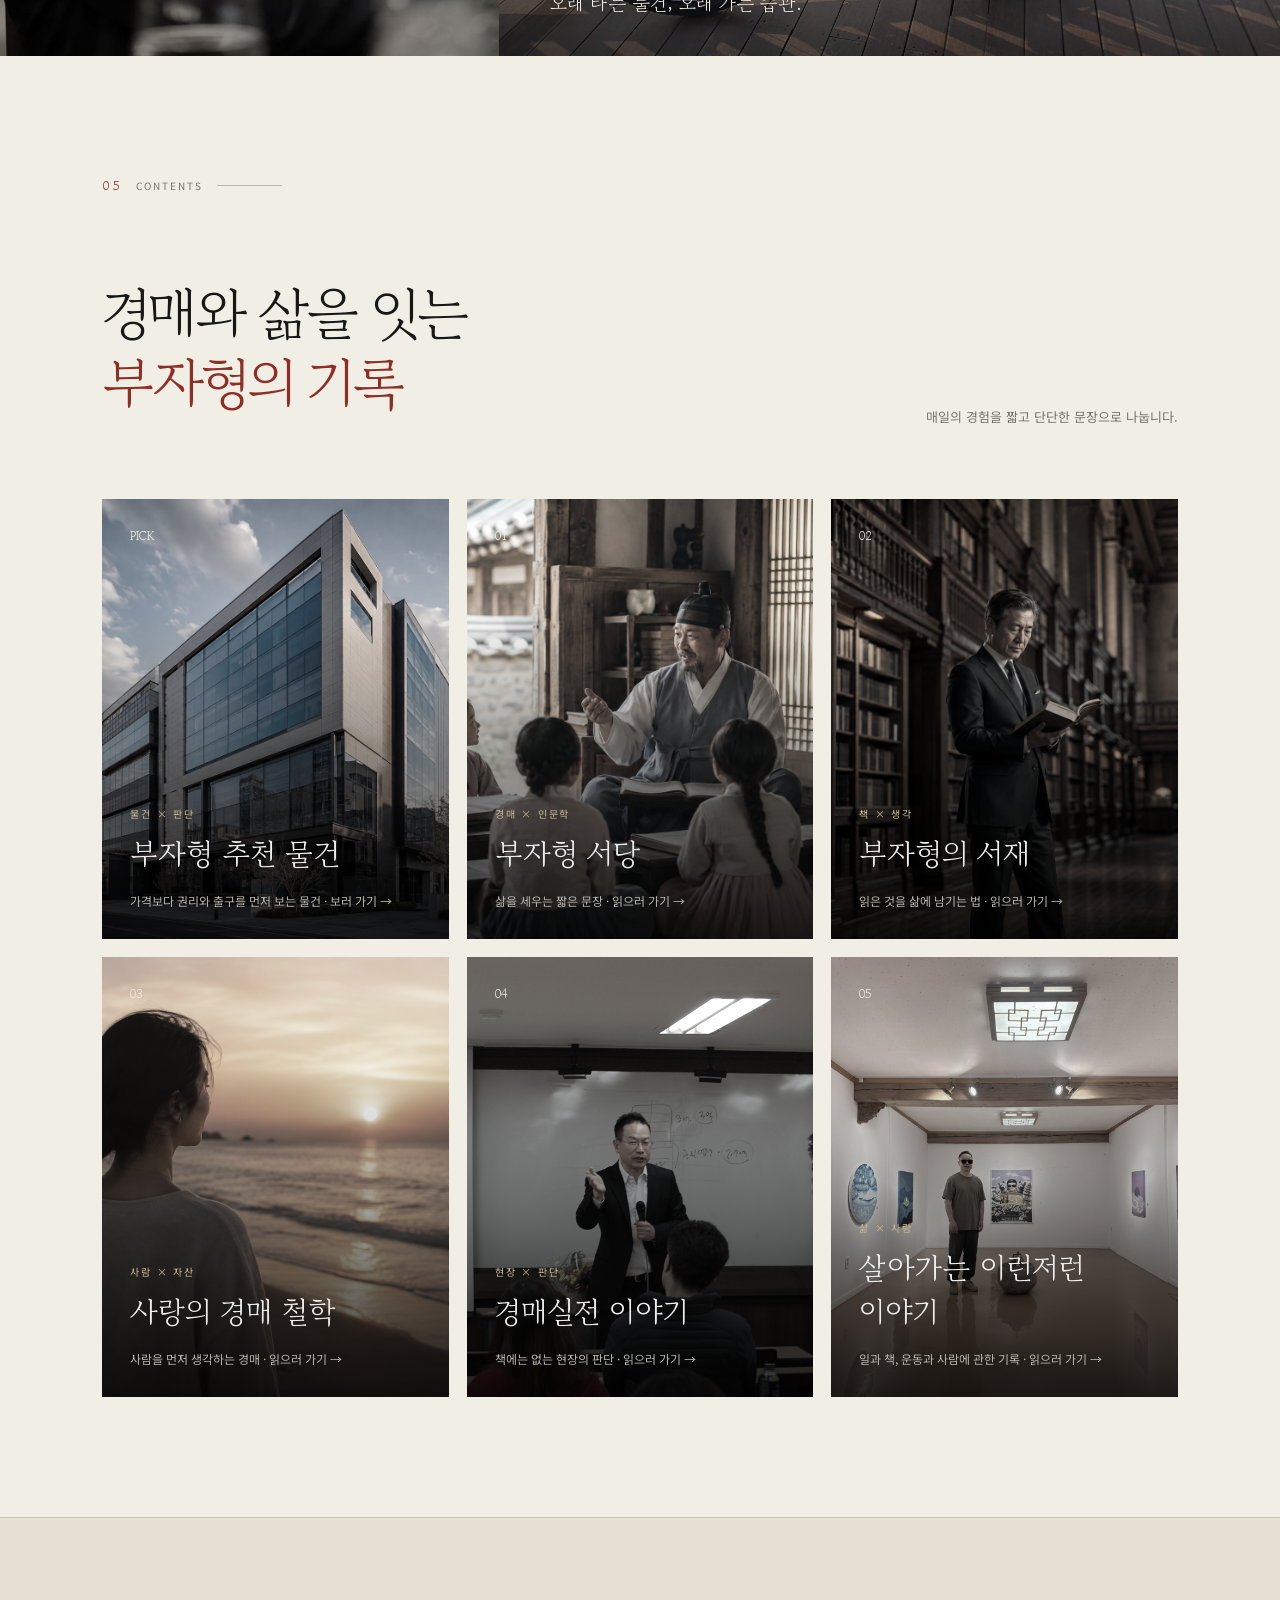
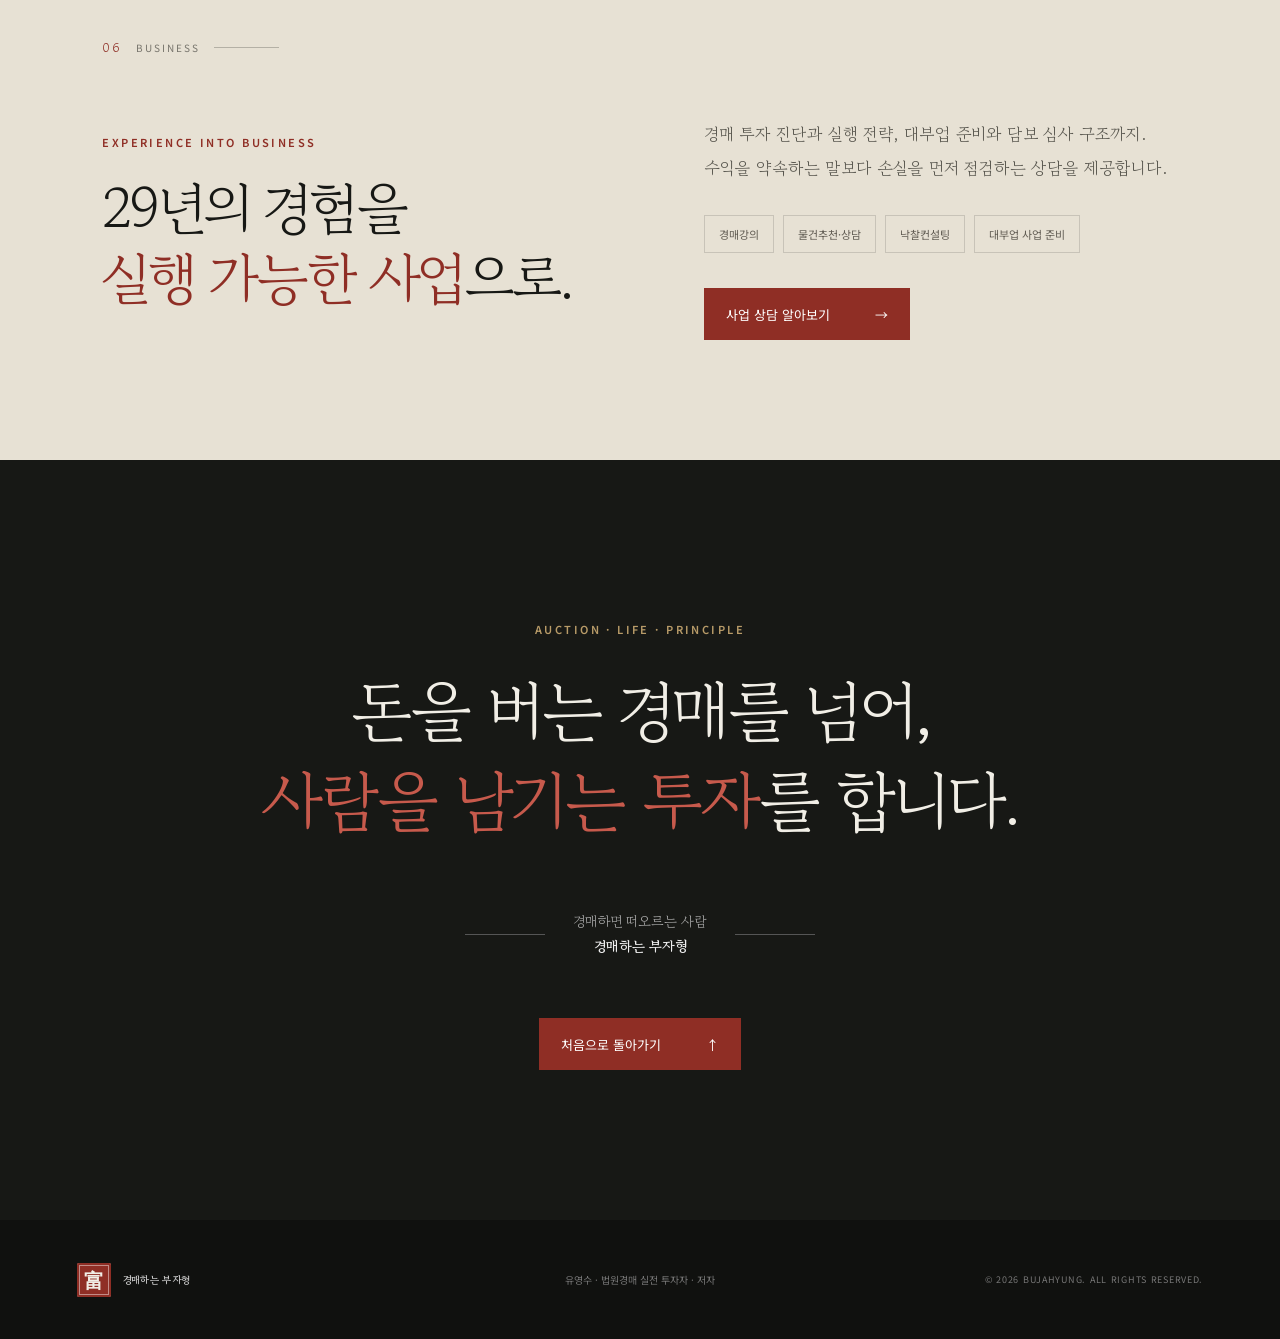
==== commit b9975176: "Replace content thumbnails with clean imagery" ====
--- a/index.html
+++ b/index.html
@@ -138,10 +138,10 @@
         <p>매일의 경험을 짧고 단단한 문장으로 나눕니다.</p>
       </div>
       <div class="content-cards">
-        <a class="content-card photo reveal" href="auction-picks.html"><img src="assets/auction-pick-pangyo-1203.jpg" alt="판교원마을 추천 경매 물건"><span class="card-no">PICK</span><div><p>물건 × 판단</p><h3>부자형 추천 물건</h3><span>가격보다 권리와 출구를 먼저 보는 물건 · 보러 가기 →</span></div></a>
-        <a class="content-card photo text-art reveal" href="seodang.html"><img src="assets/seodang-01-seonuihuri.webp" alt="부자형 서당 선의후리 콘텐츠"><span class="card-no">01</span><div><p>경매 × 인문학</p><h3>부자형 서당</h3><span>삶을 세우는 짧은 문장 · 읽으러 가기 →</span></div></a>
-        <a class="content-card photo text-art reveal delay-1" href="library.html"><img src="assets/library-13-perfect-days.png" alt="부자형의 서재 책 이야기"><span class="card-no">02</span><div><p>책 × 생각</p><h3>부자형의 서재</h3><span>읽은 것을 삶에 남기는 법 · 읽으러 가기 →</span></div></a>
-        <a class="content-card photo text-art reveal delay-2" href="love-auction.html"><img src="assets/love-auction-06-lasting-trust.png" alt="사랑의 경매 철학 오래가는 신뢰"><span class="card-no">03</span><div><p>사람 × 자산</p><h3>사랑의 경매 철학</h3><span>사람을 먼저 생각하는 경매 · 읽으러 가기 →</span></div></a>
+        <a class="content-card photo reveal" href="auction-picks.html"><img src="assets/thumb-auction-pick-v2.png" alt="도심의 현대적인 경매 추천 빌딩"><span class="card-no">PICK</span><div><p>물건 × 판단</p><h3>부자형 추천 물건</h3><span>가격보다 권리와 출구를 먼저 보는 물건 · 보러 가기 →</span></div></a>
+        <a class="content-card photo reveal" href="seodang.html"><img src="assets/thumb-seodang-v2.png" alt="한복을 입고 옛 서당에서 아이들을 가르치는 부자형"><span class="card-no">01</span><div><p>경매 × 인문학</p><h3>부자형 서당</h3><span>삶을 세우는 짧은 문장 · 읽으러 가기 →</span></div></a>
+        <a class="content-card photo reveal delay-1" href="library.html"><img src="assets/thumb-library-v2.png" alt="양복을 입고 큰 도서관에서 책을 읽는 부자형"><span class="card-no">02</span><div><p>책 × 생각</p><h3>부자형의 서재</h3><span>읽은 것을 삶에 남기는 법 · 읽으러 가기 →</span></div></a>
+        <a class="content-card photo reveal delay-2" href="love-auction.html"><img src="assets/thumb-love-auction-v2.png" alt="바닷가에서 석양을 바라보는 젊은 여인"><span class="card-no">03</span><div><p>사람 × 자산</p><h3>사랑의 경매 철학</h3><span>사람을 먼저 생각하는 경매 · 읽으러 가기 →</span></div></a>
         <a class="content-card photo reveal" href="auction-stories.html"><img src="assets/auction-field.jpg" alt="경매 강의 현장에서 설명하는 부자형 유영수"><span class="card-no">04</span><div><p>현장 × 판단</p><h3>경매실전 이야기</h3><span>책에는 없는 현장의 판단 · 읽으러 가기 →</span></div></a>
         <a class="content-card photo reveal delay-1" href="life-stories.html"><img src="assets/life-stories-hero.jpg" alt="전시 공간에서 일상의 한 순간을 기록한 부자형"><span class="card-no">05</span><div><p>삶 × 사람</p><h3>살아가는 이런저런 이야기</h3><span>일과 책, 운동과 사람에 관한 기록 · 읽으러 가기 →</span></div></a>
       </div>
--- a/styles.css
+++ b/styles.css
@@ -3,10 +3,6 @@
 @media(max-width:900px){.site-header{height:70px;padding:0 22px}.menu-toggle{display:block;width:36px;height:36px;position:relative;z-index:3}.menu-toggle span{display:block;height:1px;width:23px;background:var(--ink);margin:7px}.menu-toggle[aria-expanded=true] span:first-child{transform:translateY(4px) rotate(45deg)}.menu-toggle[aria-expanded=true] span:last-child{transform:translateY(-4px) rotate(-45deg)}nav{display:none;position:fixed;inset:0;background:var(--paper);padding:120px 30px;flex-direction:column}nav.open{display:flex}nav a{font:28px 'Gowun Batang'}.hero{padding:110px 22px 65px;grid-template-columns:1fr;gap:55px}.hero-copy{padding-top:20px}.hero h1{font-size:43px}.hero-intro br{display:none}.hero-frame{height:540px}.hero-stamp{left:14px;bottom:-35px}.scroll-cue{display:none}.numbers{grid-template-columns:1fr 1fr;padding:25px 10px}.numbers>div{padding:25px 18px}.numbers>div:nth-child(2){border:0}.section-paper,.section-ink{padding:90px 24px}.section-label{margin-bottom:45px}.story-grid,.book-layout{grid-template-columns:1fr;gap:45px}.story h2,.principles h2,.book h2,.routine h2,.contents h2{font-size:39px}.principle{grid-template-columns:42px 1fr;padding:28px 0}.principle .symbol{display:none}.book-art{min-height:480px}.routine{grid-template-columns:1fr}.routine-image{height:520px}.routine-copy{padding:80px 25px}.routine-side{height:260px}.contents-head{display:block}.content-cards{grid-template-columns:1fr}.content-card{height:330px}.closing{padding:100px 22px}.closing-line>span{width:30px}footer{grid-template-columns:1fr;text-align:center;gap:22px}footer .brand{justify-content:center}footer p:nth-child(2),footer p:last-child{text-align:center}}
 @media(max-width:480px){.hero h1{font-size:36px}.hero-actions{align-items:flex-start;flex-direction:column;gap:22px}.hero-frame{height:440px}.numbers strong{font-size:27px}.numbers p{font-size:10px;line-height:1.5}.book-cover{width:255px;height:370px}.book-cover h3{font-size:27px;margin-top:48px}.book-art{min-height:420px}.routine-image{height:420px}}
 @media(prefers-reduced-motion:reduce){html{scroll-behavior:auto}.reveal{opacity:1;transform:none;transition:none}}
-
-.content-card.text-art:after{background:linear-gradient(to bottom,rgba(0,0,0,.08) 20%,rgba(0,0,0,.38) 52%,rgba(0,0,0,.94) 100%)}
-.content-card.text-art>div{width:calc(100% + 56px);margin:-18px -28px -28px;padding:24px 28px 27px;background:rgba(18,18,15,.78);border-top:1px solid rgba(255,255,255,.16);backdrop-filter:blur(7px)}
-.content-card.text-art h3{text-shadow:0 2px 12px rgba(0,0,0,.85)}
 
 /* Business consultation bridge */
 .business-bridge{background:#e7e1d4;border-top:1px solid var(--line)}
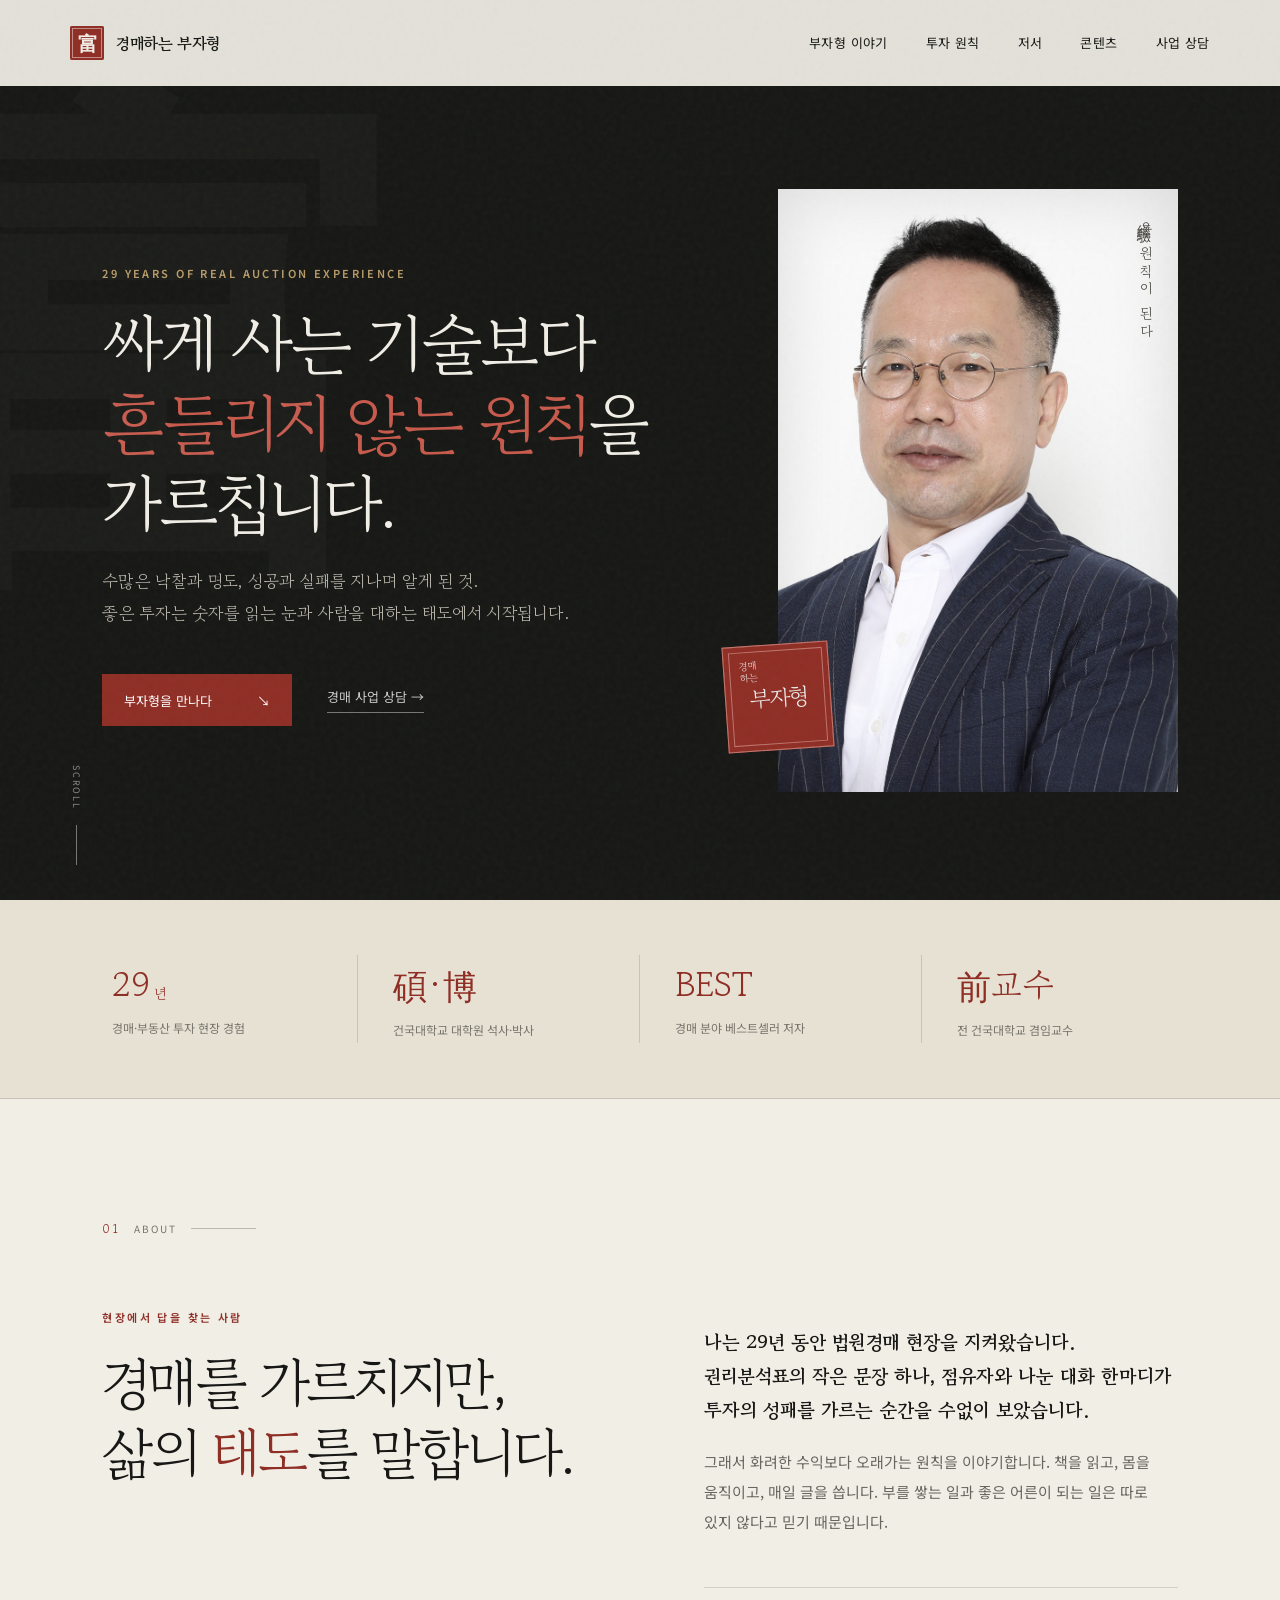
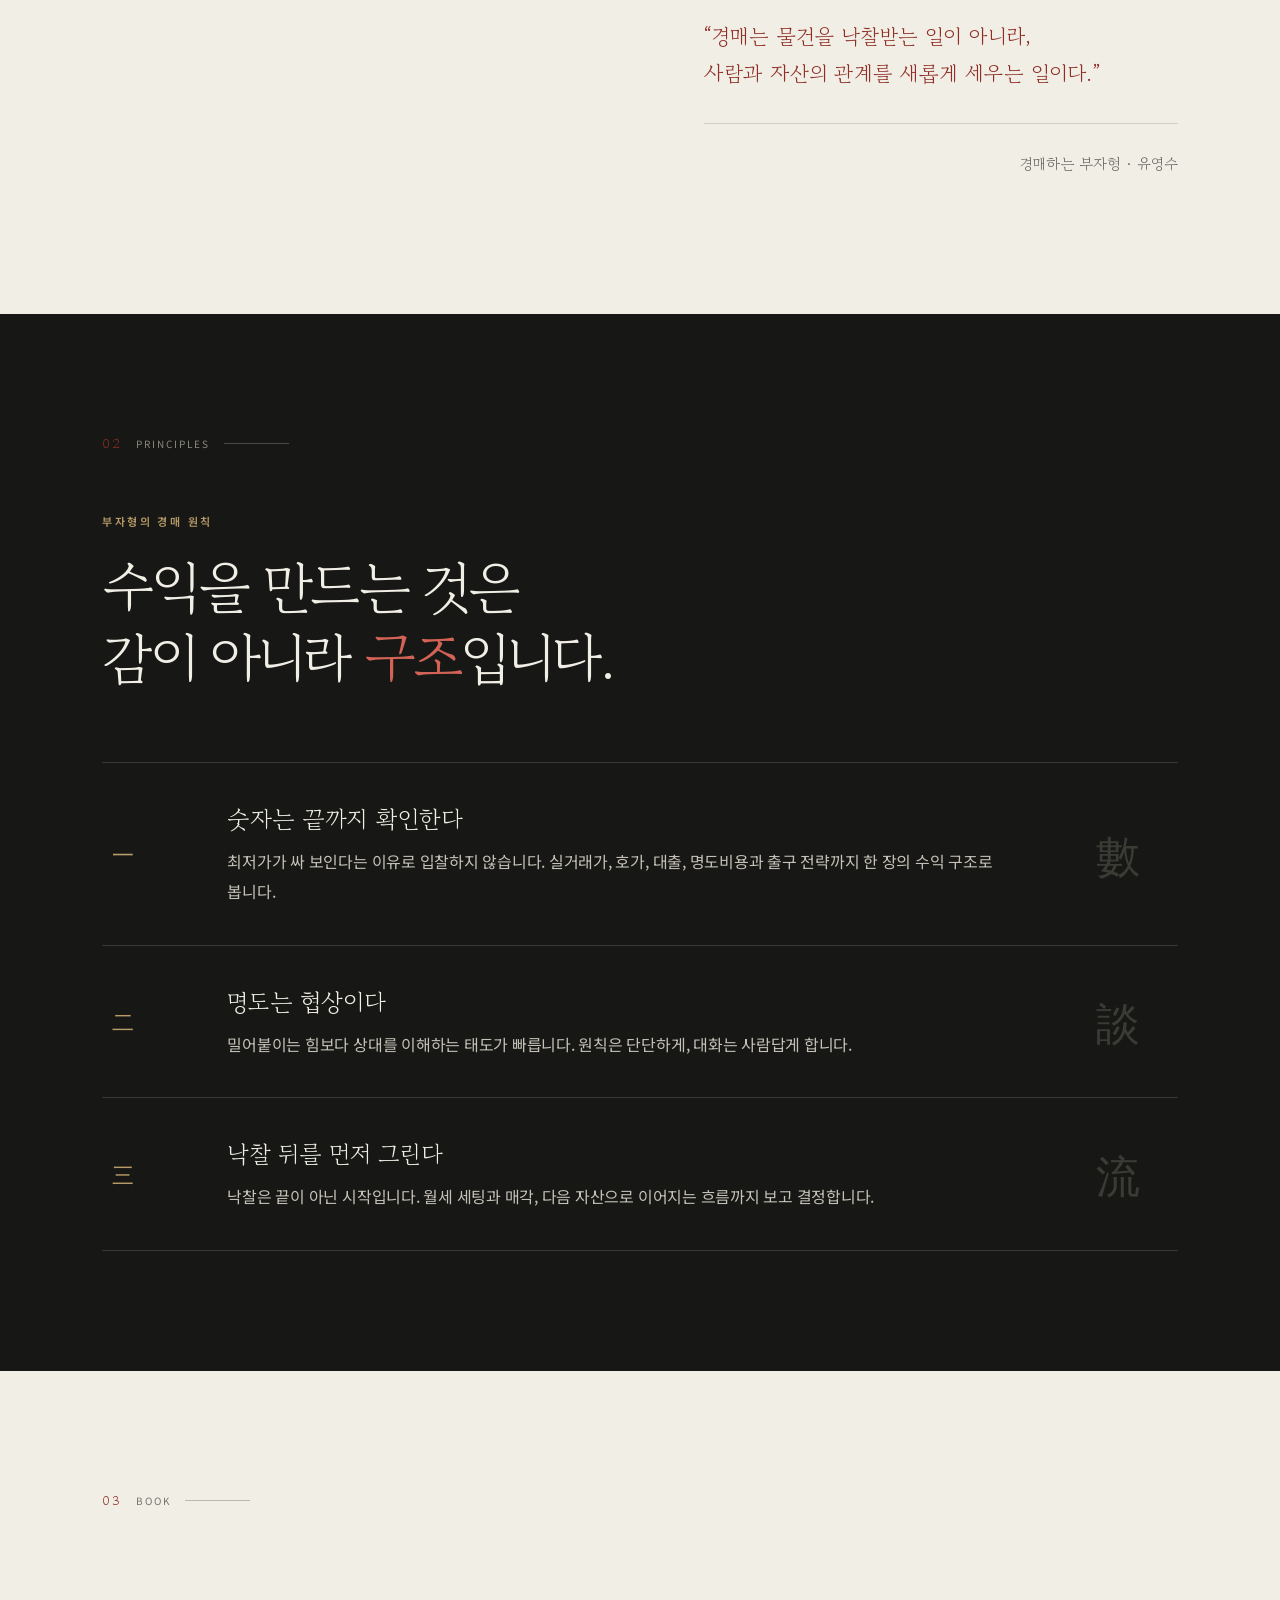
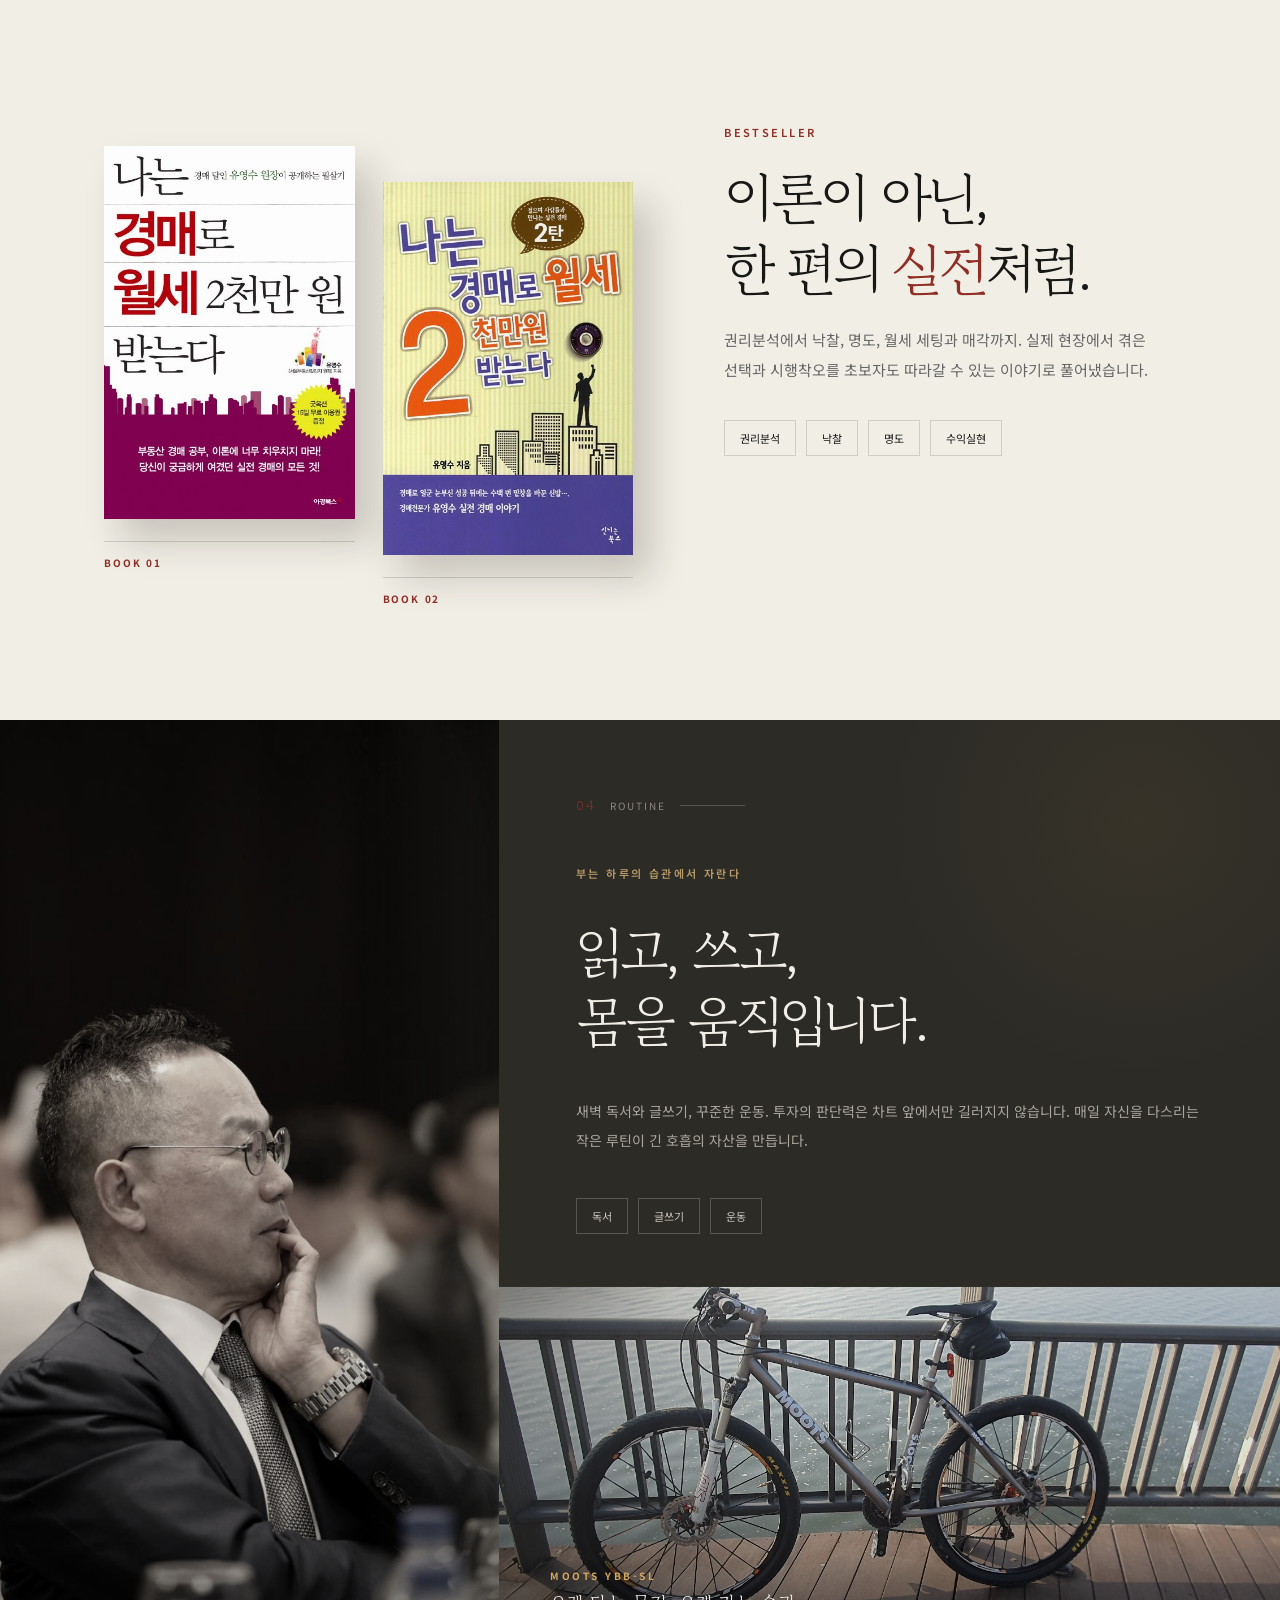
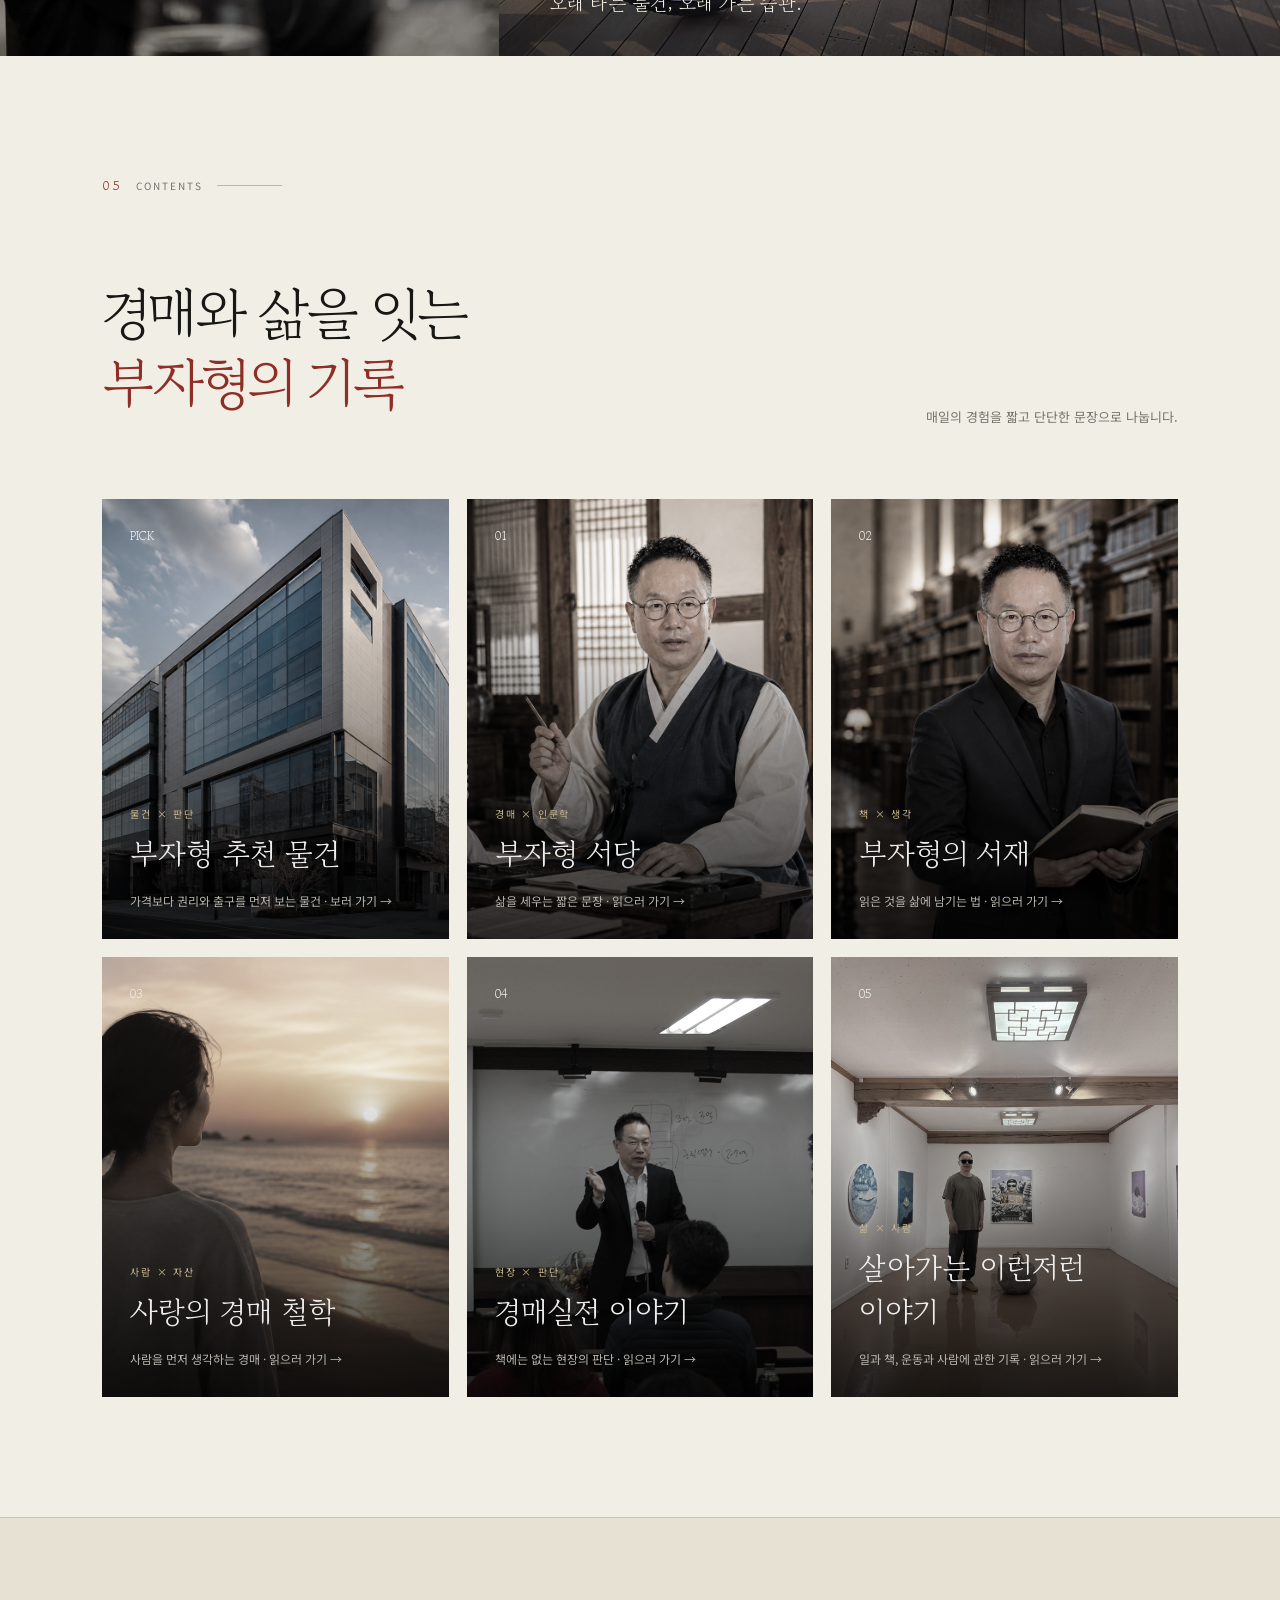
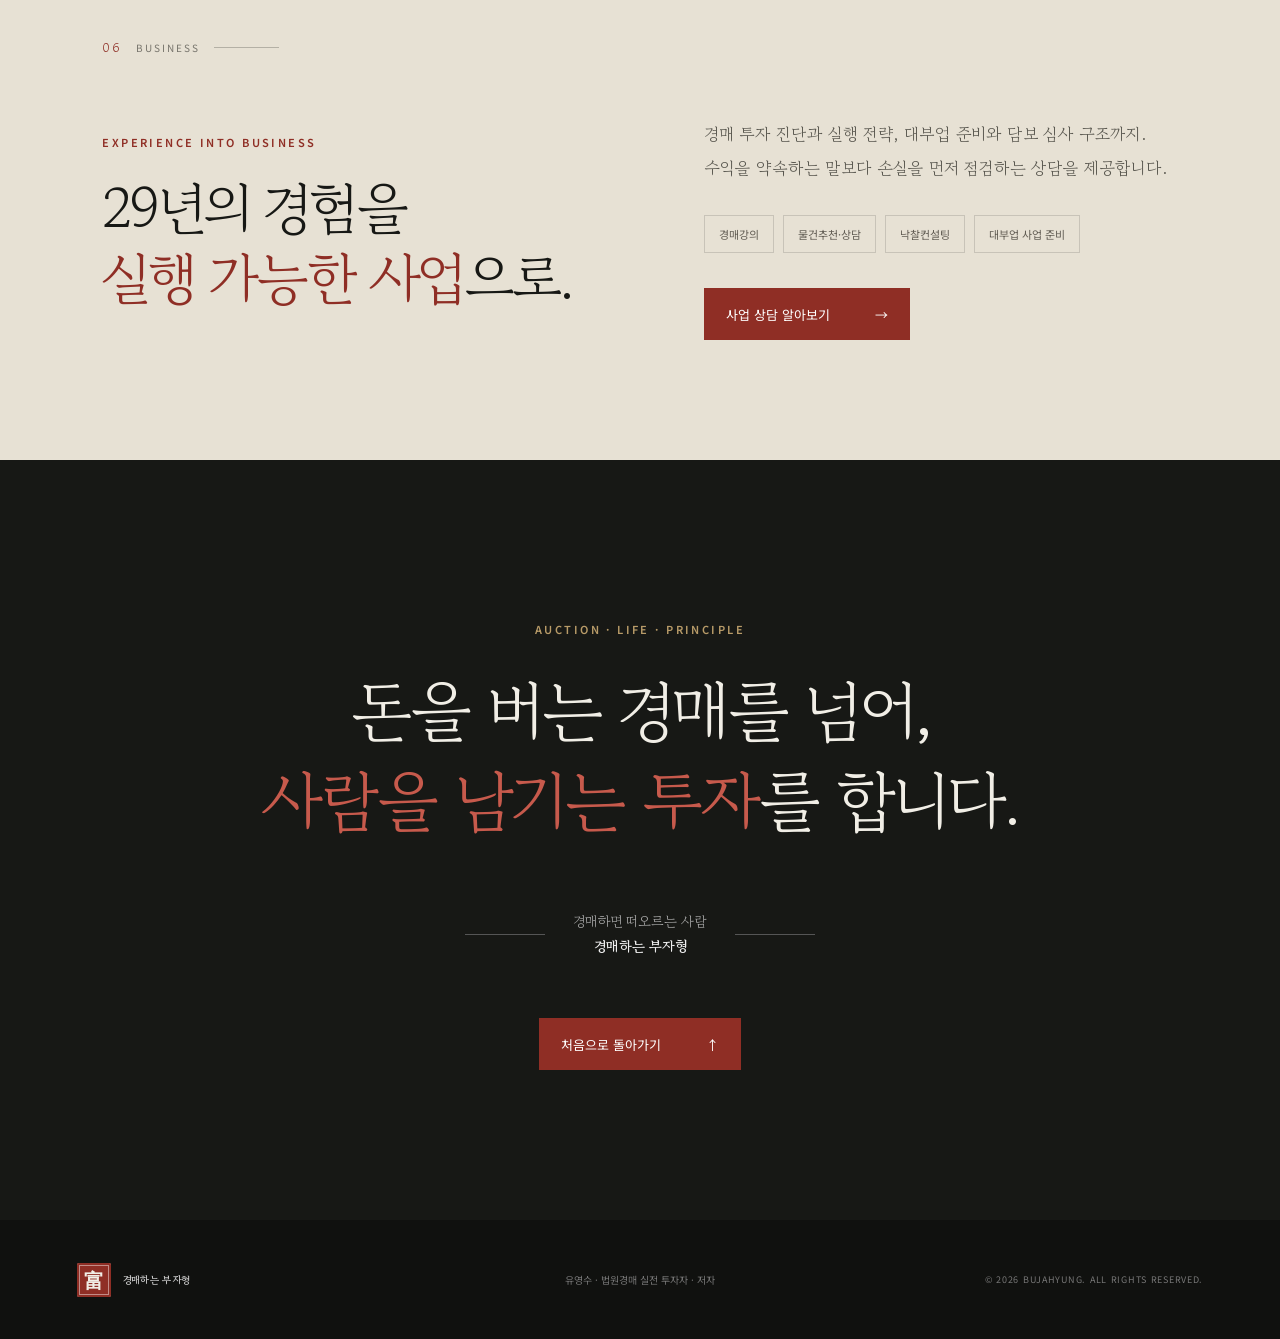
==== commit 15b7a2e0: "Match profile identity in content thumbnails" ====
--- a/index.html
+++ b/index.html
@@ -139,8 +139,8 @@
       </div>
       <div class="content-cards">
         <a class="content-card photo reveal" href="auction-picks.html"><img src="assets/thumb-auction-pick-v2.png" alt="도심의 현대적인 경매 추천 빌딩"><span class="card-no">PICK</span><div><p>물건 × 판단</p><h3>부자형 추천 물건</h3><span>가격보다 권리와 출구를 먼저 보는 물건 · 보러 가기 →</span></div></a>
-        <a class="content-card photo reveal" href="seodang.html"><img src="assets/thumb-seodang-v2.png" alt="한복을 입고 옛 서당에서 아이들을 가르치는 부자형"><span class="card-no">01</span><div><p>경매 × 인문학</p><h3>부자형 서당</h3><span>삶을 세우는 짧은 문장 · 읽으러 가기 →</span></div></a>
-        <a class="content-card photo reveal delay-1" href="library.html"><img src="assets/thumb-library-v2.png" alt="양복을 입고 큰 도서관에서 책을 읽는 부자형"><span class="card-no">02</span><div><p>책 × 생각</p><h3>부자형의 서재</h3><span>읽은 것을 삶에 남기는 법 · 읽으러 가기 →</span></div></a>
+        <a class="content-card photo reveal" href="seodang.html"><img src="assets/thumb-seodang-v3.png" alt="부자형이 한복을 입고 옛 서당에서 아이들을 가르치는 모습"><span class="card-no">01</span><div><p>경매 × 인문학</p><h3>부자형 서당</h3><span>삶을 세우는 짧은 문장 · 읽으러 가기 →</span></div></a>
+        <a class="content-card photo reveal delay-1" href="library.html"><img src="assets/thumb-library-v3.png" alt="부자형이 양복을 입고 큰 도서관에서 책을 읽는 모습"><span class="card-no">02</span><div><p>책 × 생각</p><h3>부자형의 서재</h3><span>읽은 것을 삶에 남기는 법 · 읽으러 가기 →</span></div></a>
         <a class="content-card photo reveal delay-2" href="love-auction.html"><img src="assets/thumb-love-auction-v2.png" alt="바닷가에서 석양을 바라보는 젊은 여인"><span class="card-no">03</span><div><p>사람 × 자산</p><h3>사랑의 경매 철학</h3><span>사람을 먼저 생각하는 경매 · 읽으러 가기 →</span></div></a>
         <a class="content-card photo reveal" href="auction-stories.html"><img src="assets/auction-field.jpg" alt="경매 강의 현장에서 설명하는 부자형 유영수"><span class="card-no">04</span><div><p>현장 × 판단</p><h3>경매실전 이야기</h3><span>책에는 없는 현장의 판단 · 읽으러 가기 →</span></div></a>
         <a class="content-card photo reveal delay-1" href="life-stories.html"><img src="assets/life-stories-hero.jpg" alt="전시 공간에서 일상의 한 순간을 기록한 부자형"><span class="card-no">05</span><div><p>삶 × 사람</p><h3>살아가는 이런저런 이야기</h3><span>일과 책, 운동과 사람에 관한 기록 · 읽으러 가기 →</span></div></a>
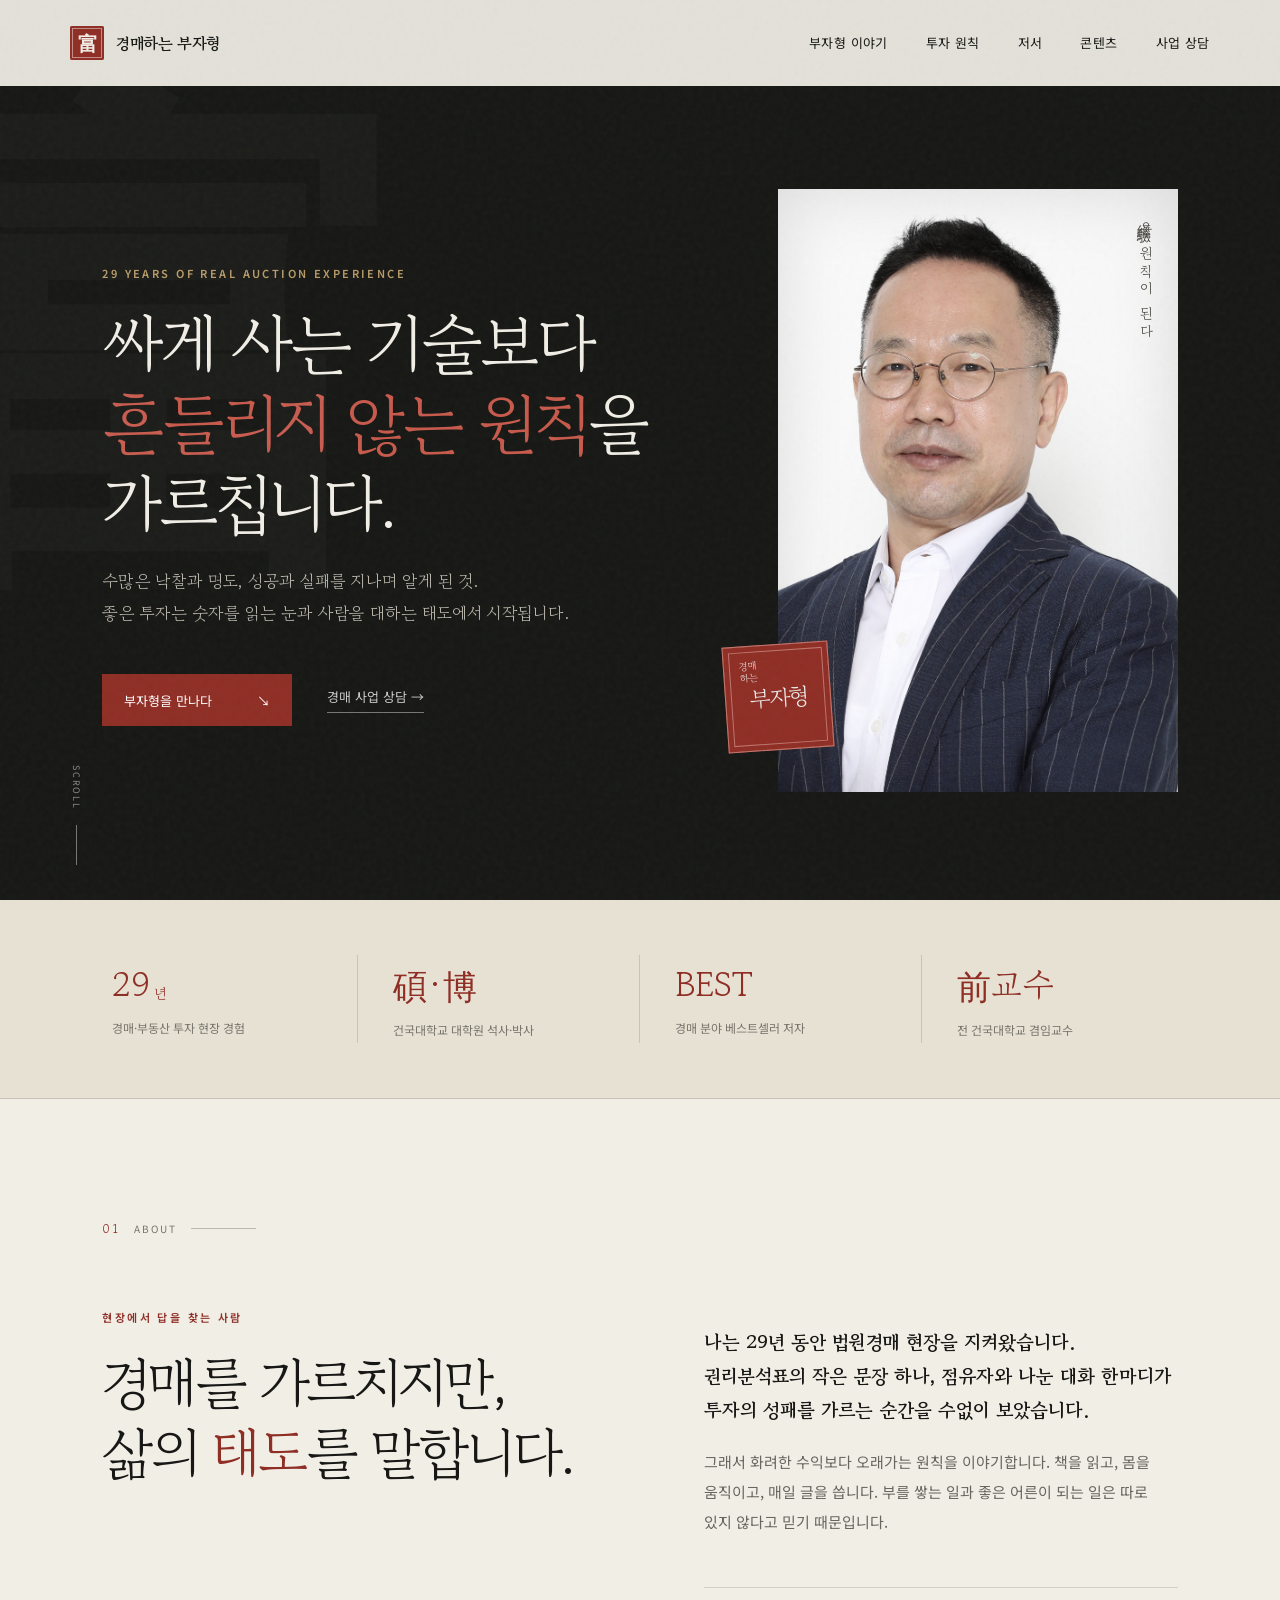
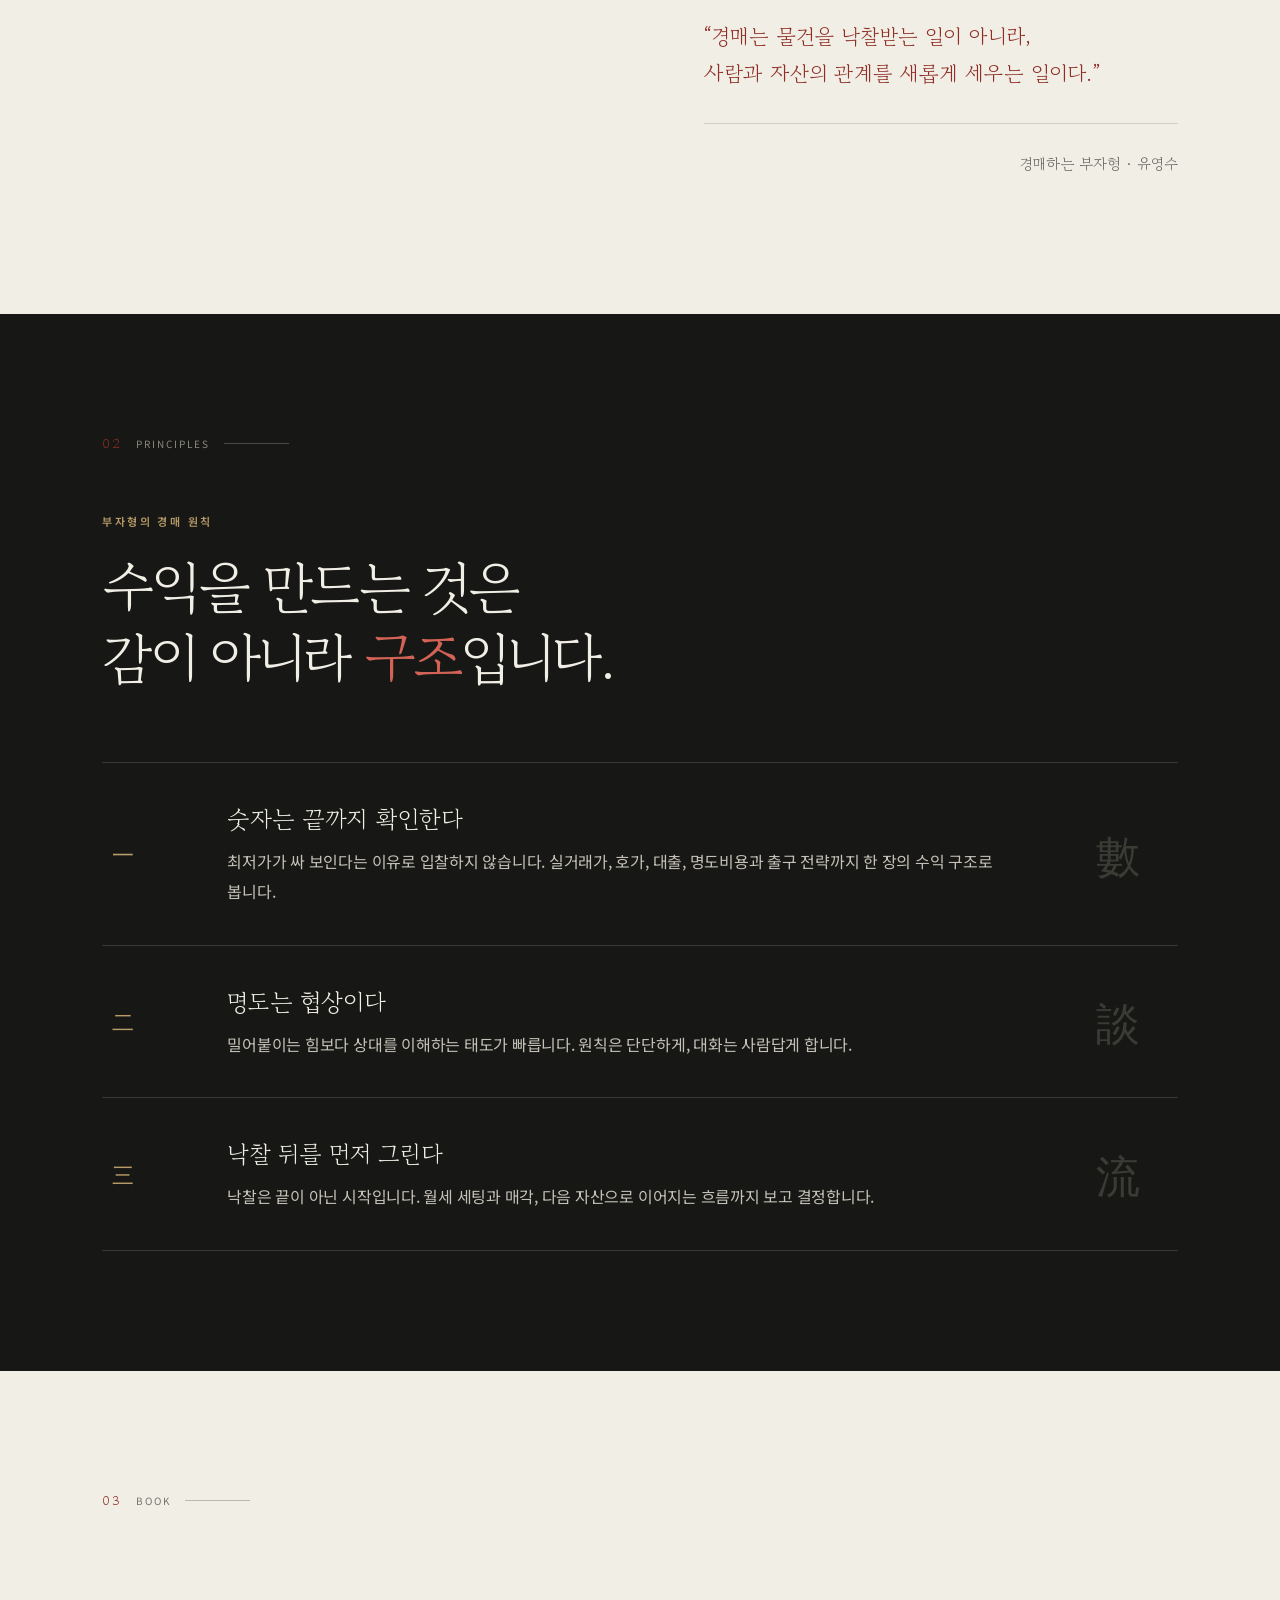
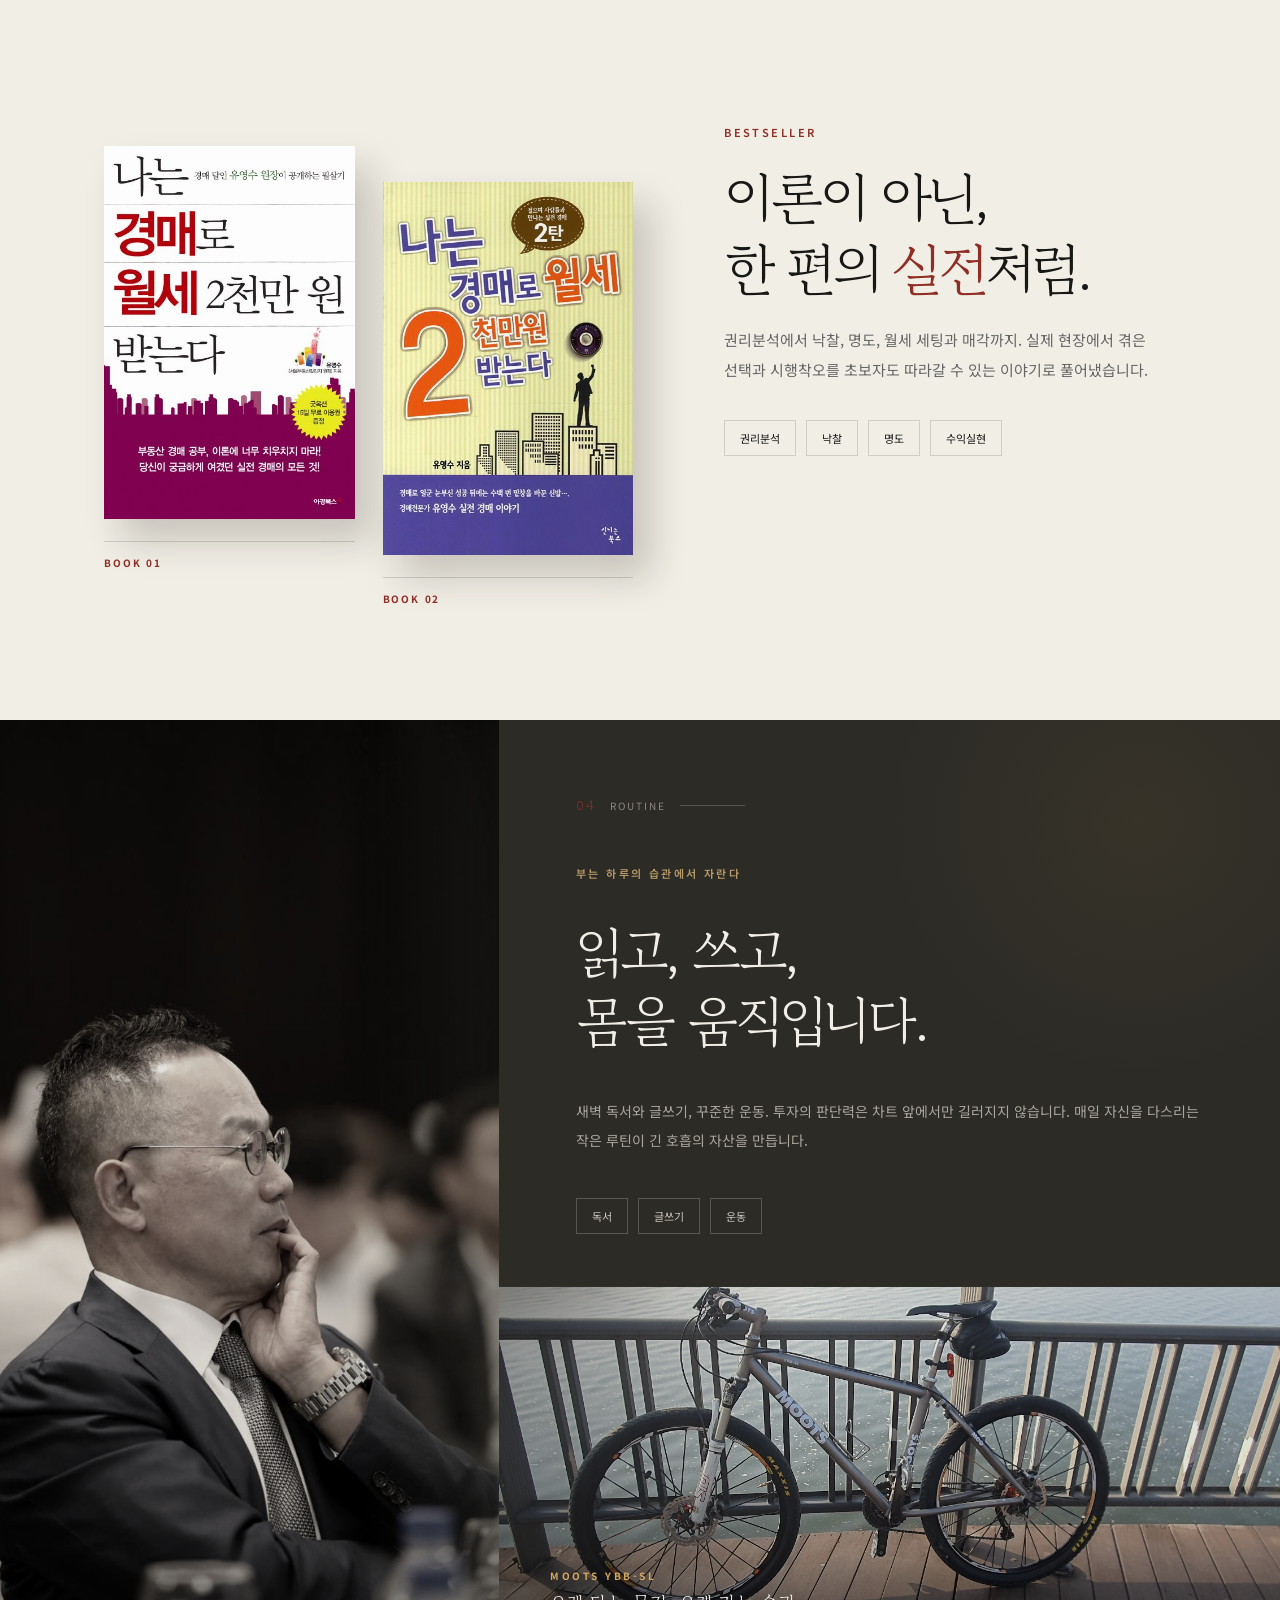
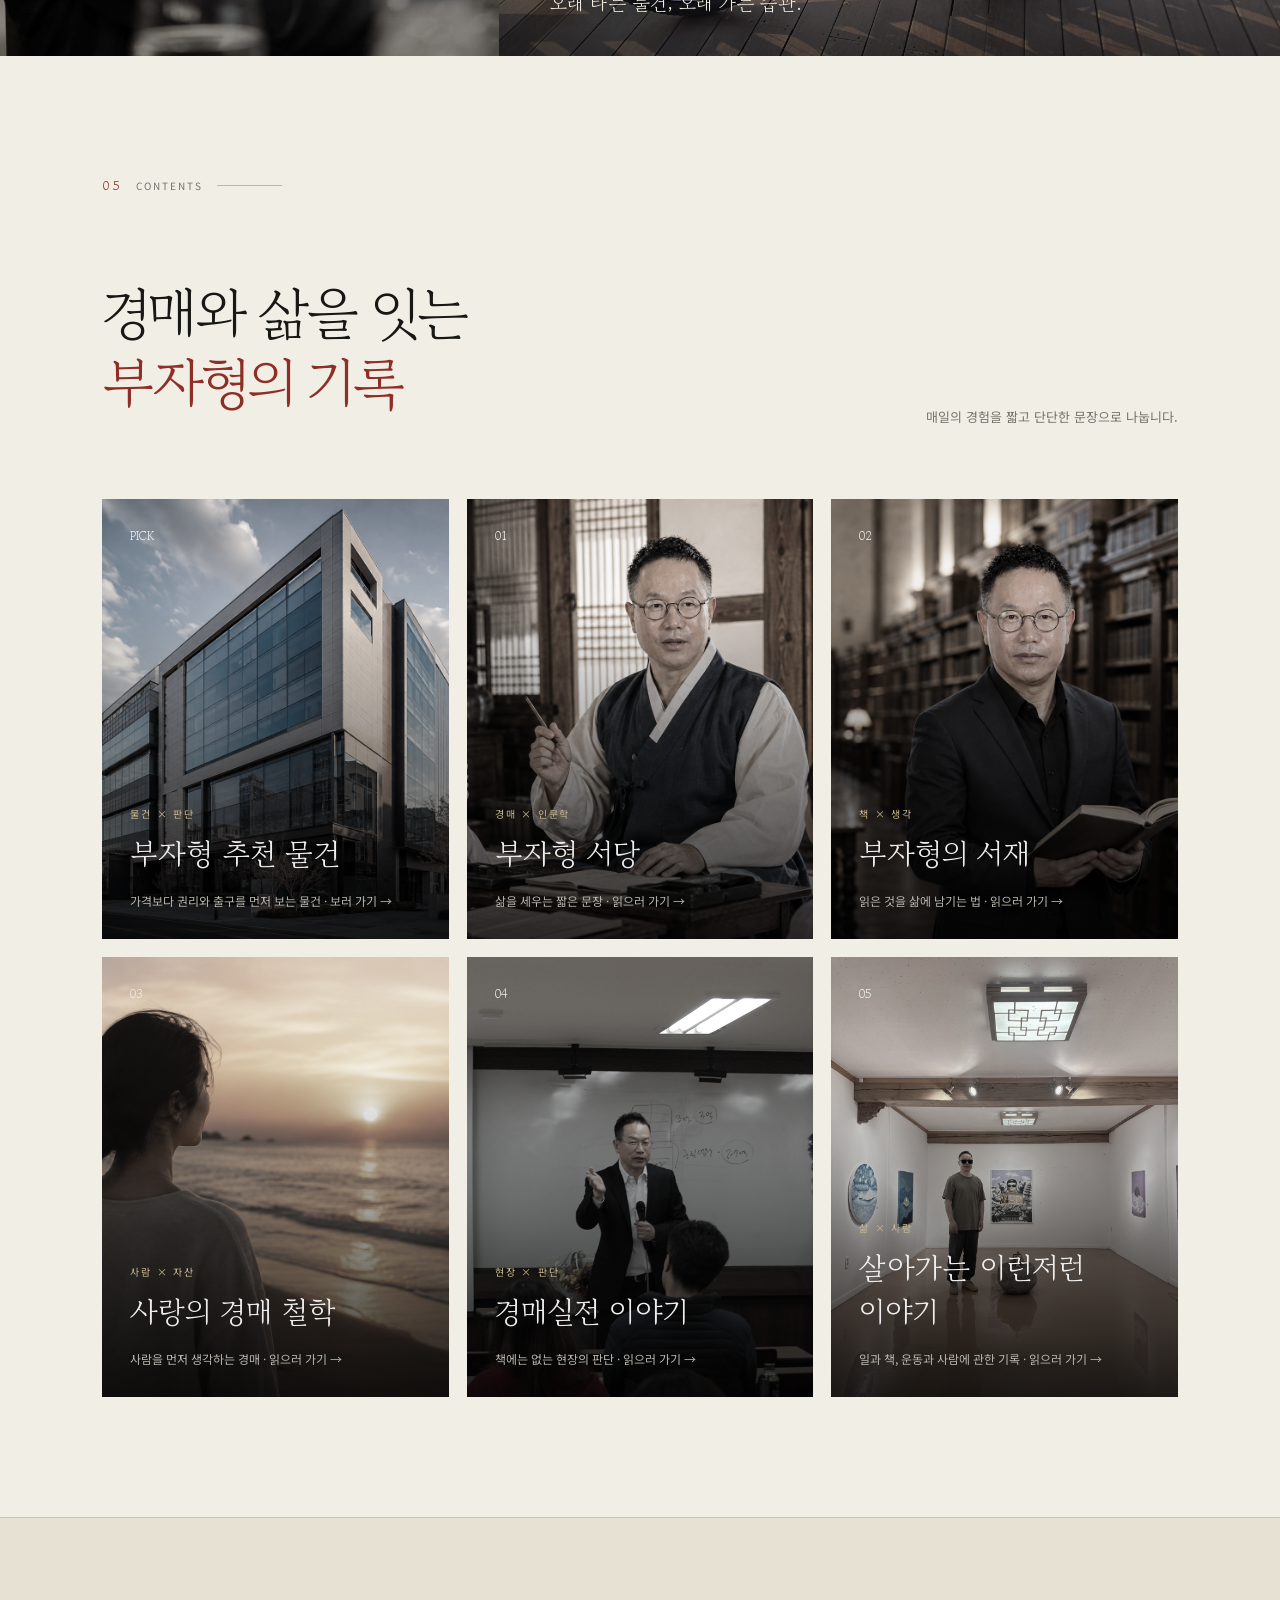
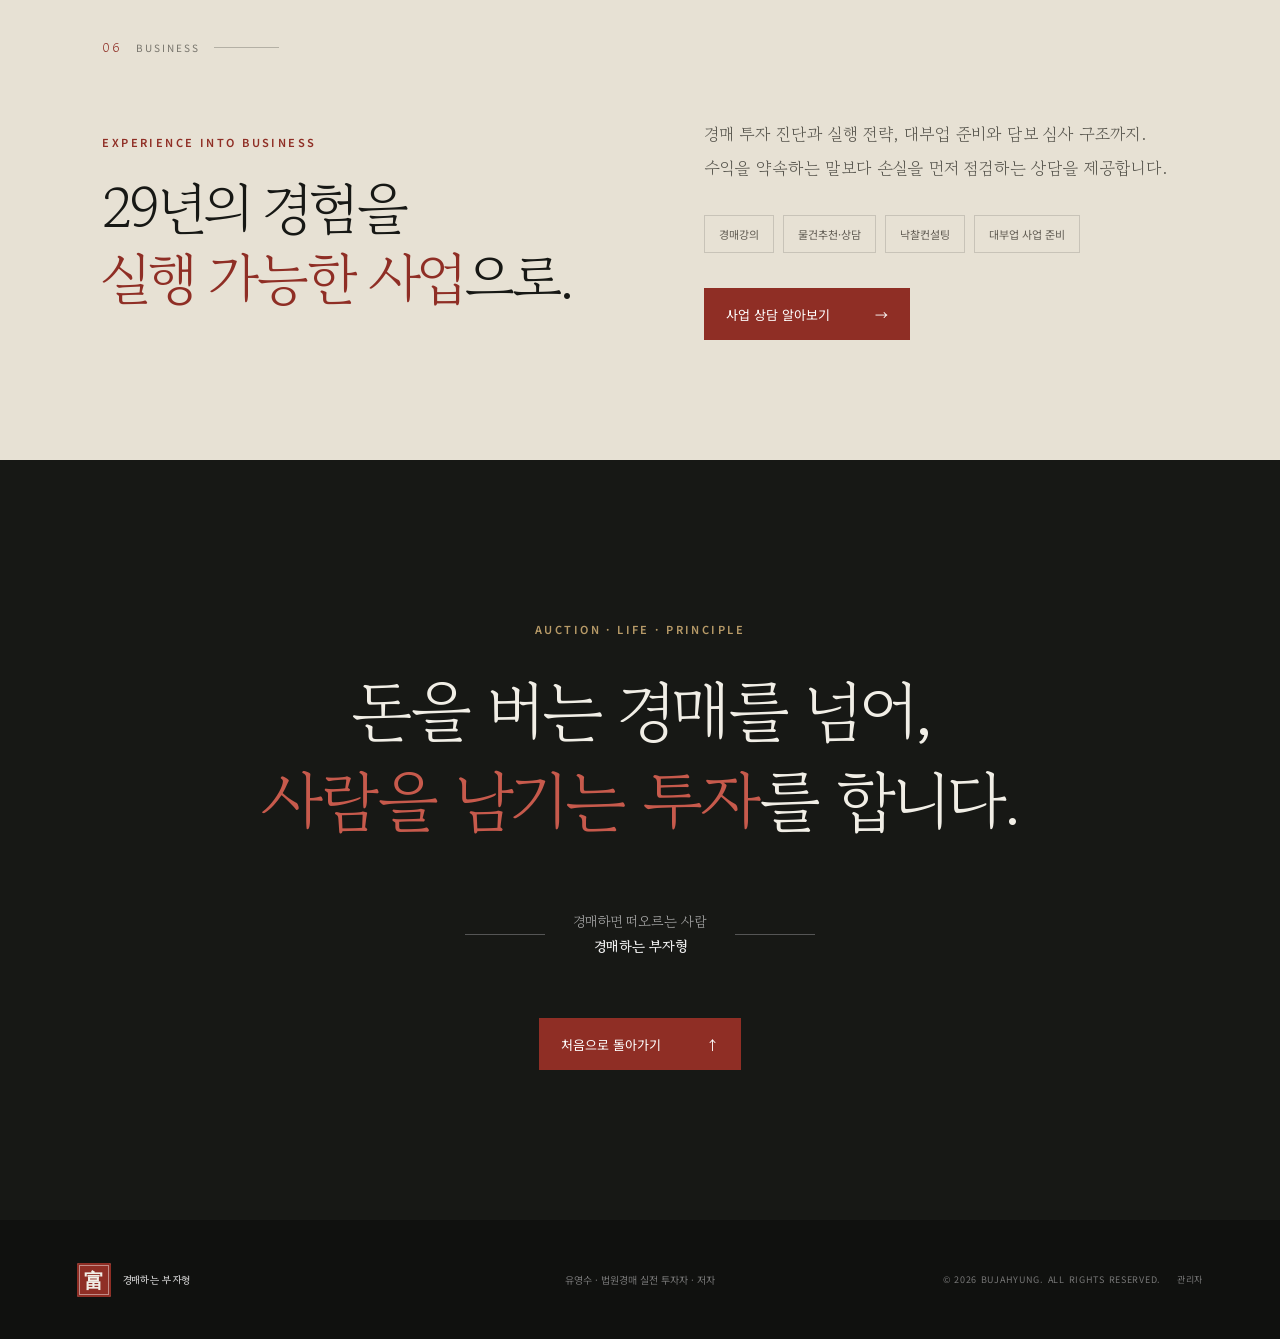
==== commit 7c432d0e: "첫 화면 아래에 관리자 링크 추가 첫 화면에는 관리자 화면으로 가는 길이 없어서, 맨 아래 저작권 문구 옆에 작은 "관리자" 링크를 넣었습니다. 다른 페이지의 관리자 링크는 그대로" ====
--- a/index.html
+++ b/index.html
@@ -170,7 +170,7 @@
     </section>
   </main>
 
-  <footer><a class="brand" href="#top"><span class="brand-mark">富</span><span>경매하는 부자형</span></a><p>유영수 · 법원경매 실전 투자자 · 저자</p><p>© <span id="year"></span> BUJAHYUNG. ALL RIGHTS RESERVED.</p></footer>
+  <footer><a class="brand" href="#top"><span class="brand-mark">富</span><span>경매하는 부자형</span></a><p>유영수 · 법원경매 실전 투자자 · 저자</p><p>© <span id="year"></span> BUJAHYUNG. ALL RIGHTS RESERVED.<a href="admin.html" style="color:#777;text-decoration:none;margin-left:16px;letter-spacing:.08em">관리자</a></p></footer>
   <script src="script.js"></script>
 </body>
 </html>
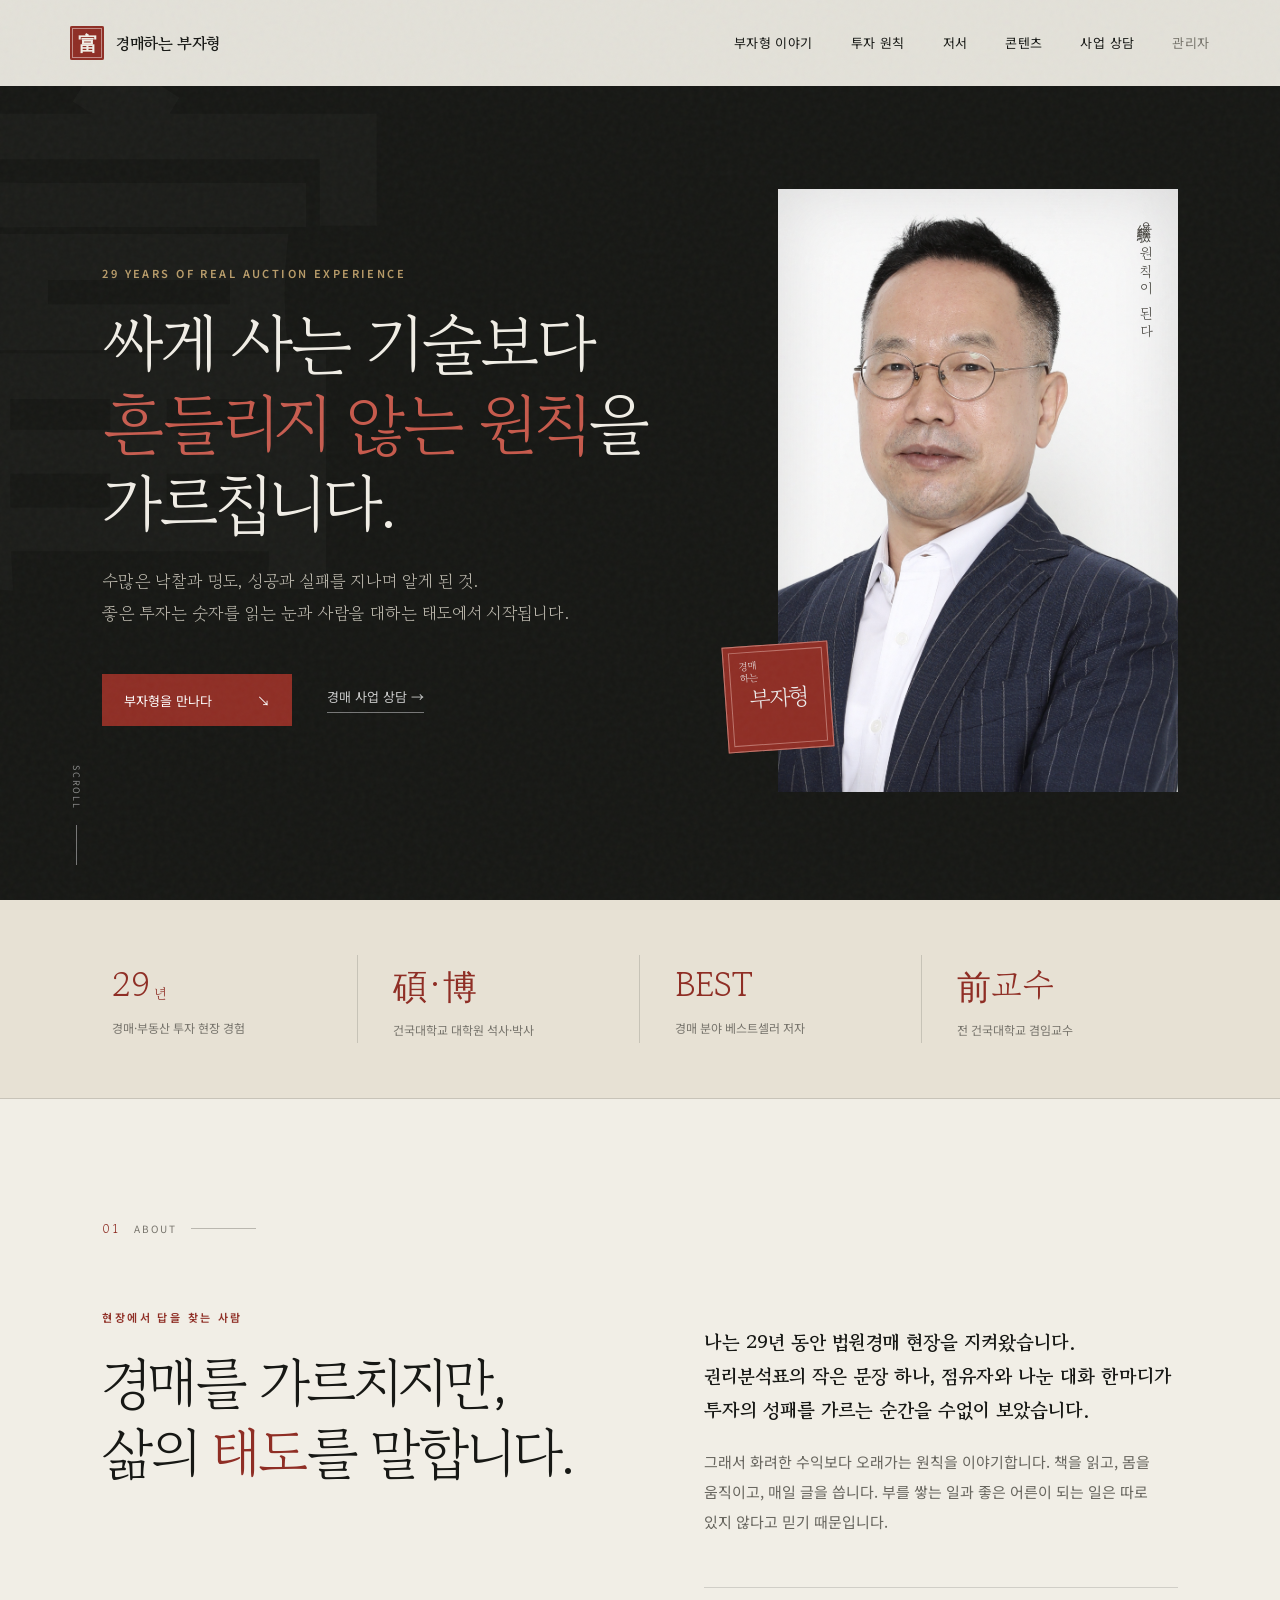
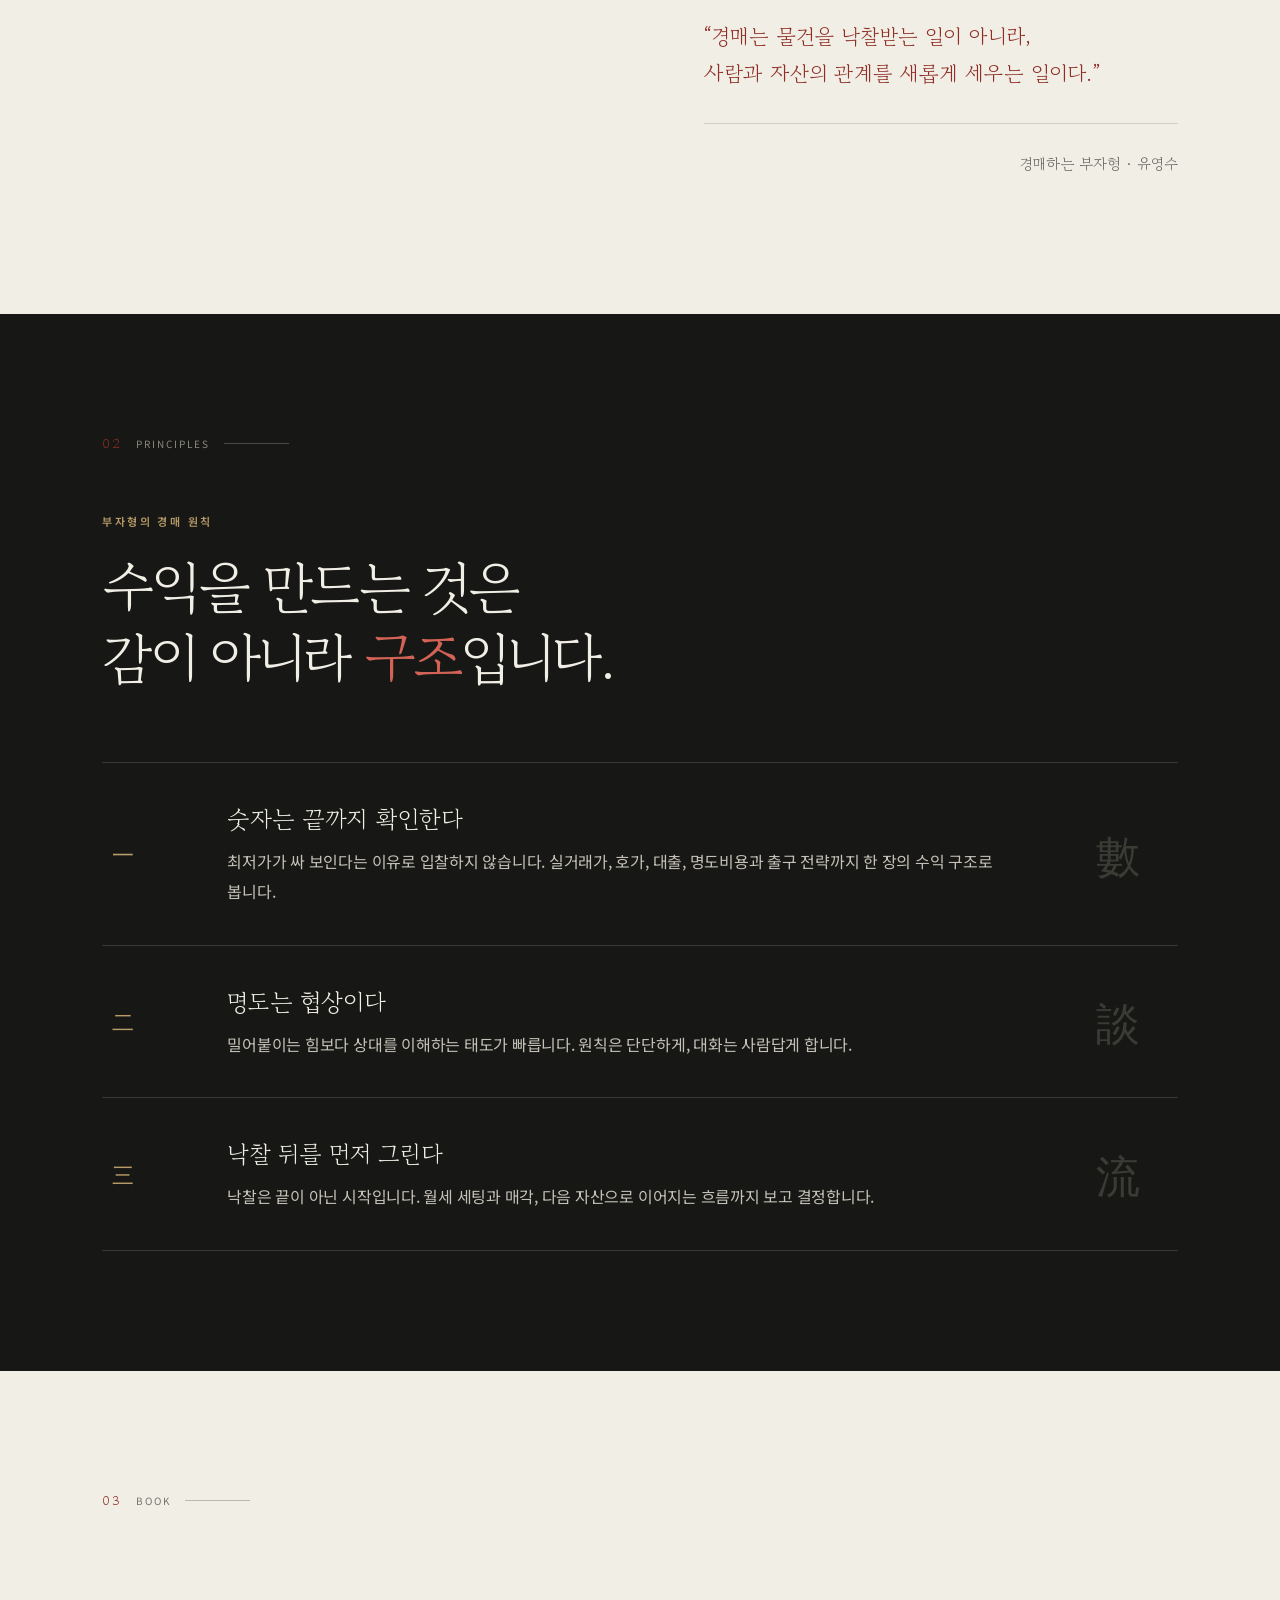
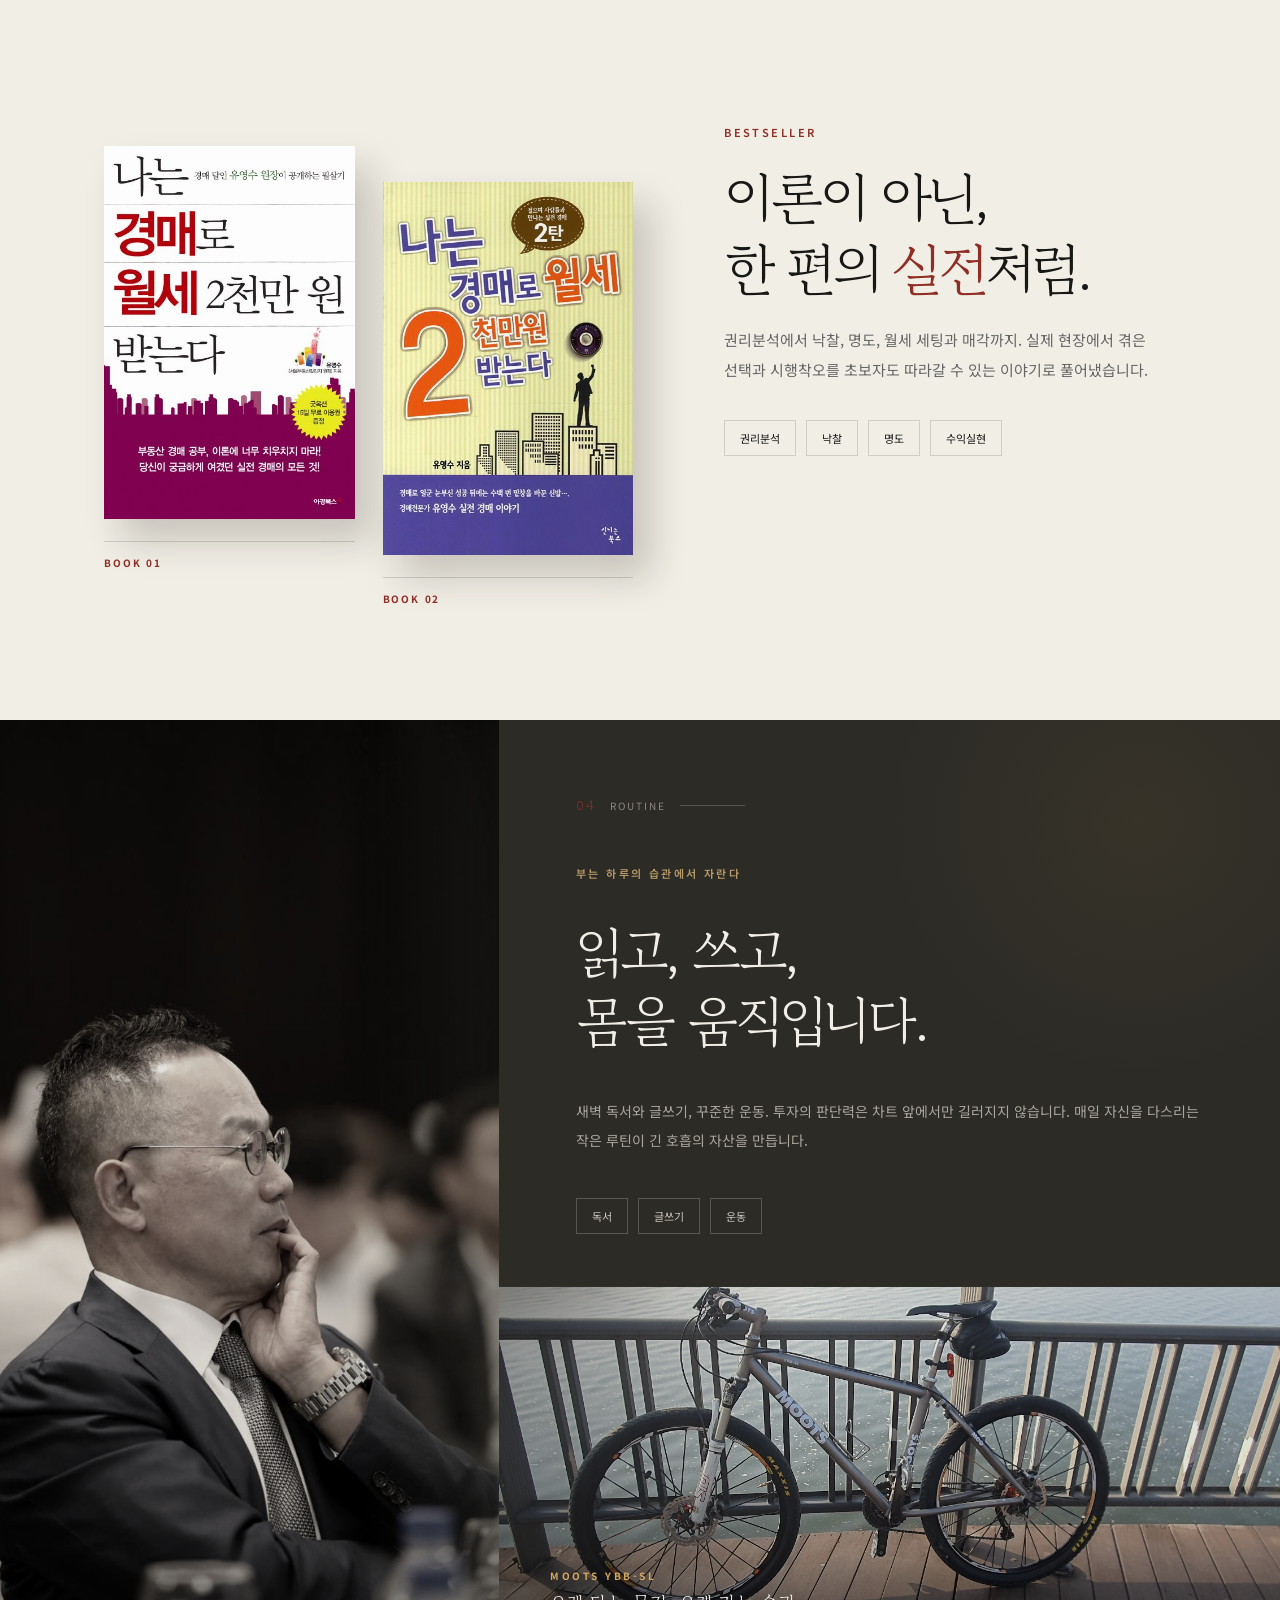
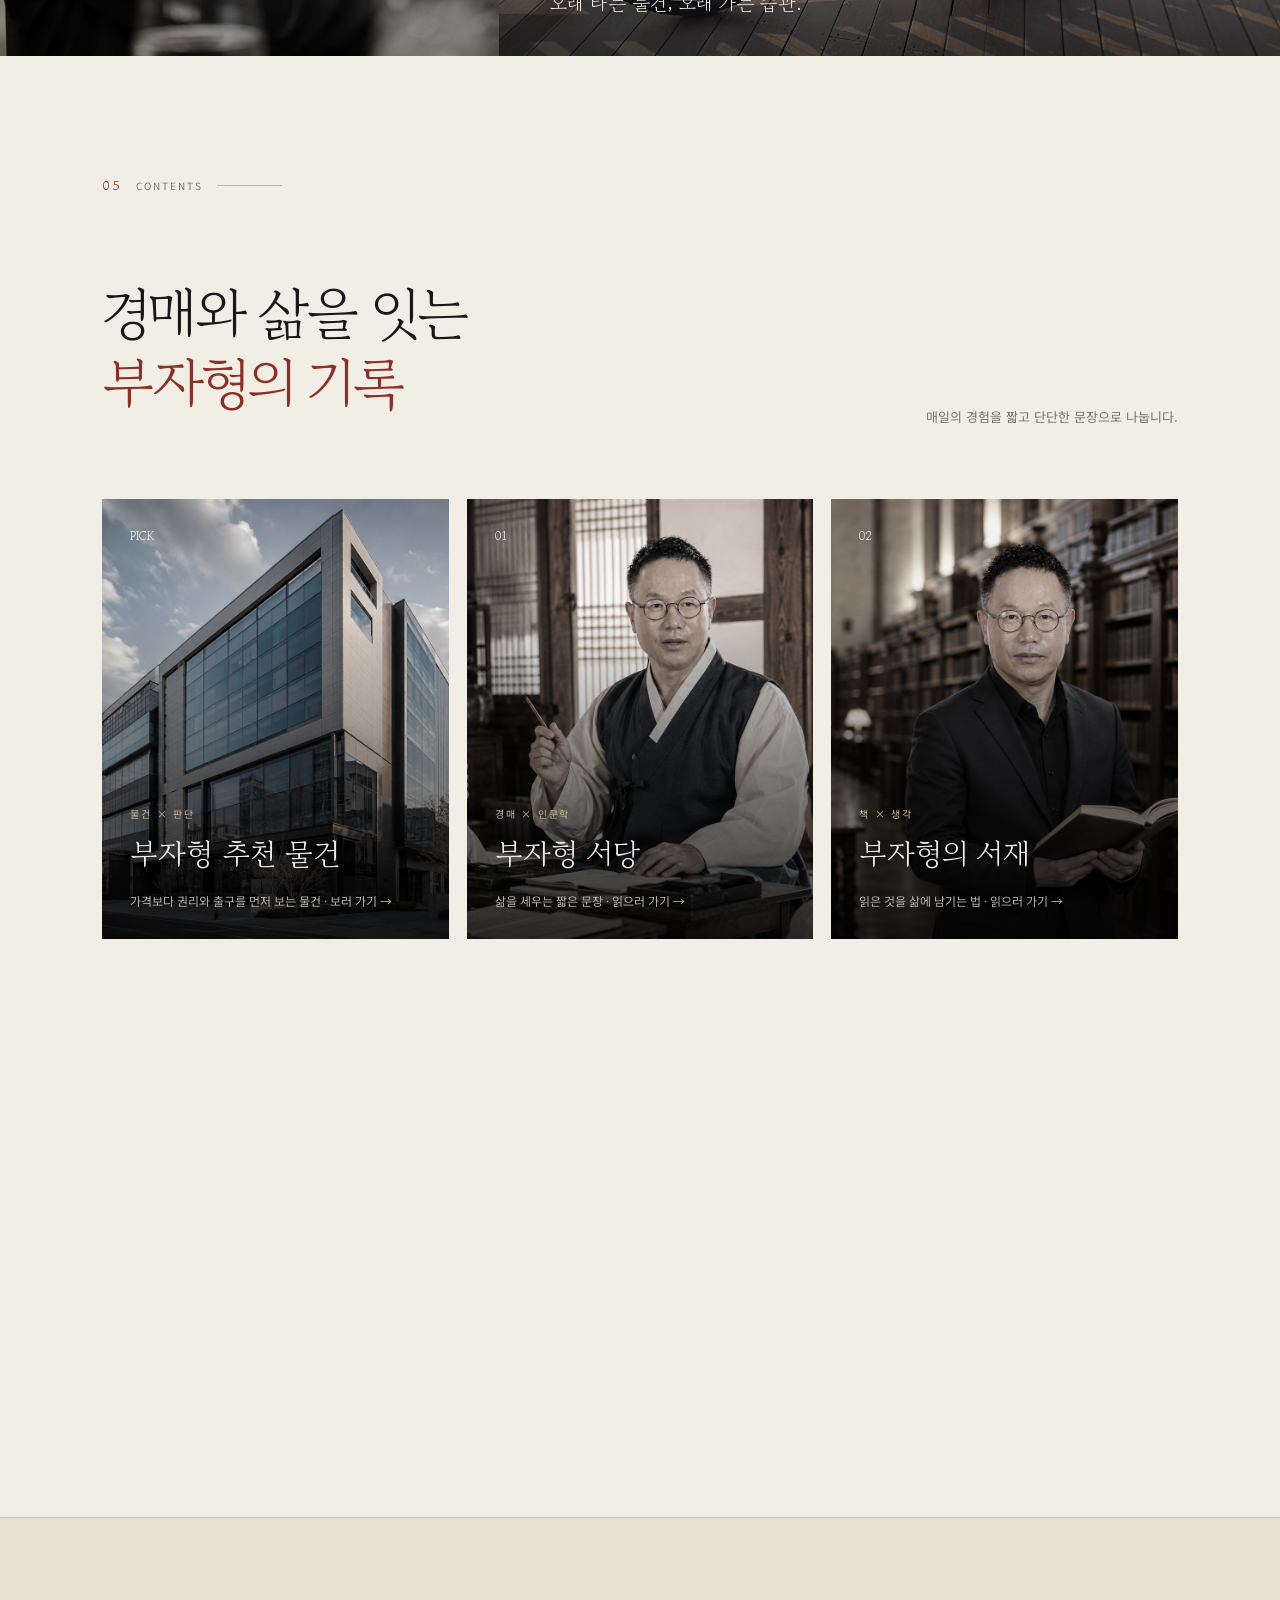
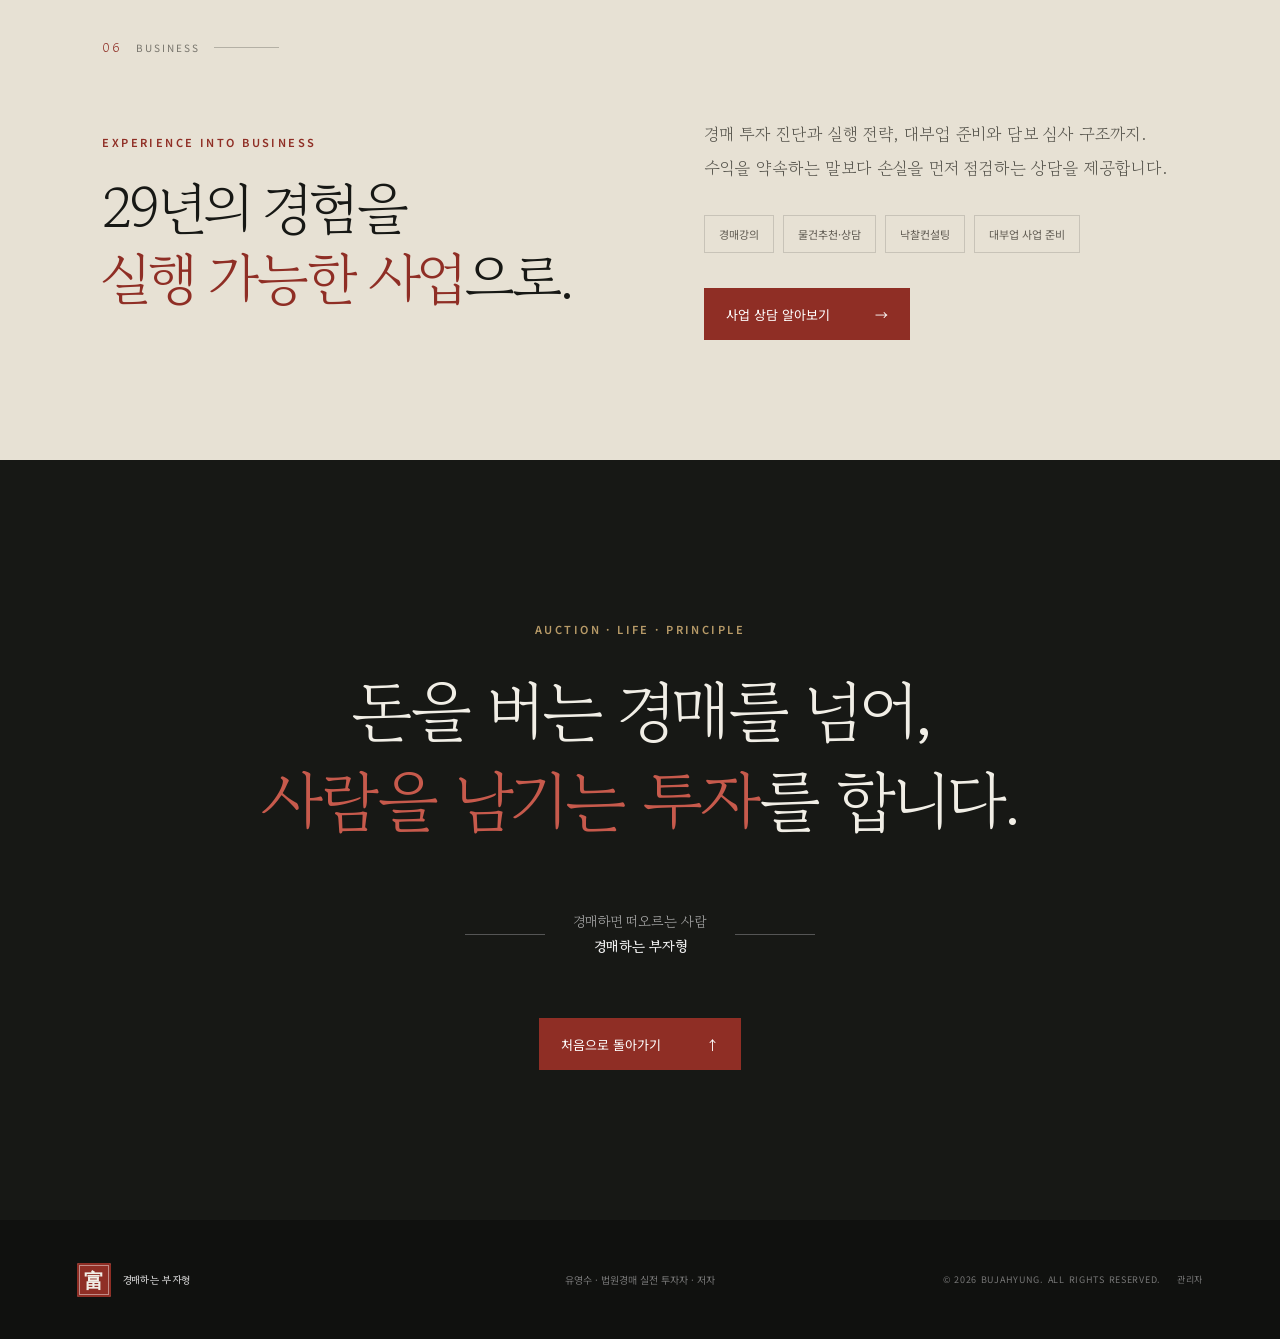
==== commit 3bb75e57: "상담 신청 알림과 상단 관리자 메뉴 추가 상담 신청이 들어와도 알 방법이 없어 관리자 페이지를 직접 열어봐야 했다.  - consultation-api: 신청 저장 직후 Gmail" ====
--- a/index.html
+++ b/index.html
@@ -26,6 +26,7 @@
       <a href="#book">저서</a>
       <a href="#contents">콘텐츠</a>
       <a href="business.html">사업 상담</a>
+      <a class="admin-link" href="admin.html">관리자</a>
     </nav>
   </header>
 
--- a/styles.css
+++ b/styles.css
@@ -74,3 +74,4 @@
 .content-card.gold{background:#6f5a3c}
 @media(max-width:900px){.content-cards{grid-template-columns:repeat(2,minmax(0,1fr))}.content-card,.content-card:nth-child(n+4){grid-column:auto}}
 @media(max-width:600px){.content-cards{grid-template-columns:1fr}}
+.site-header .admin-link{color:var(--muted)}.site-header .admin-link:after{background:var(--muted)}
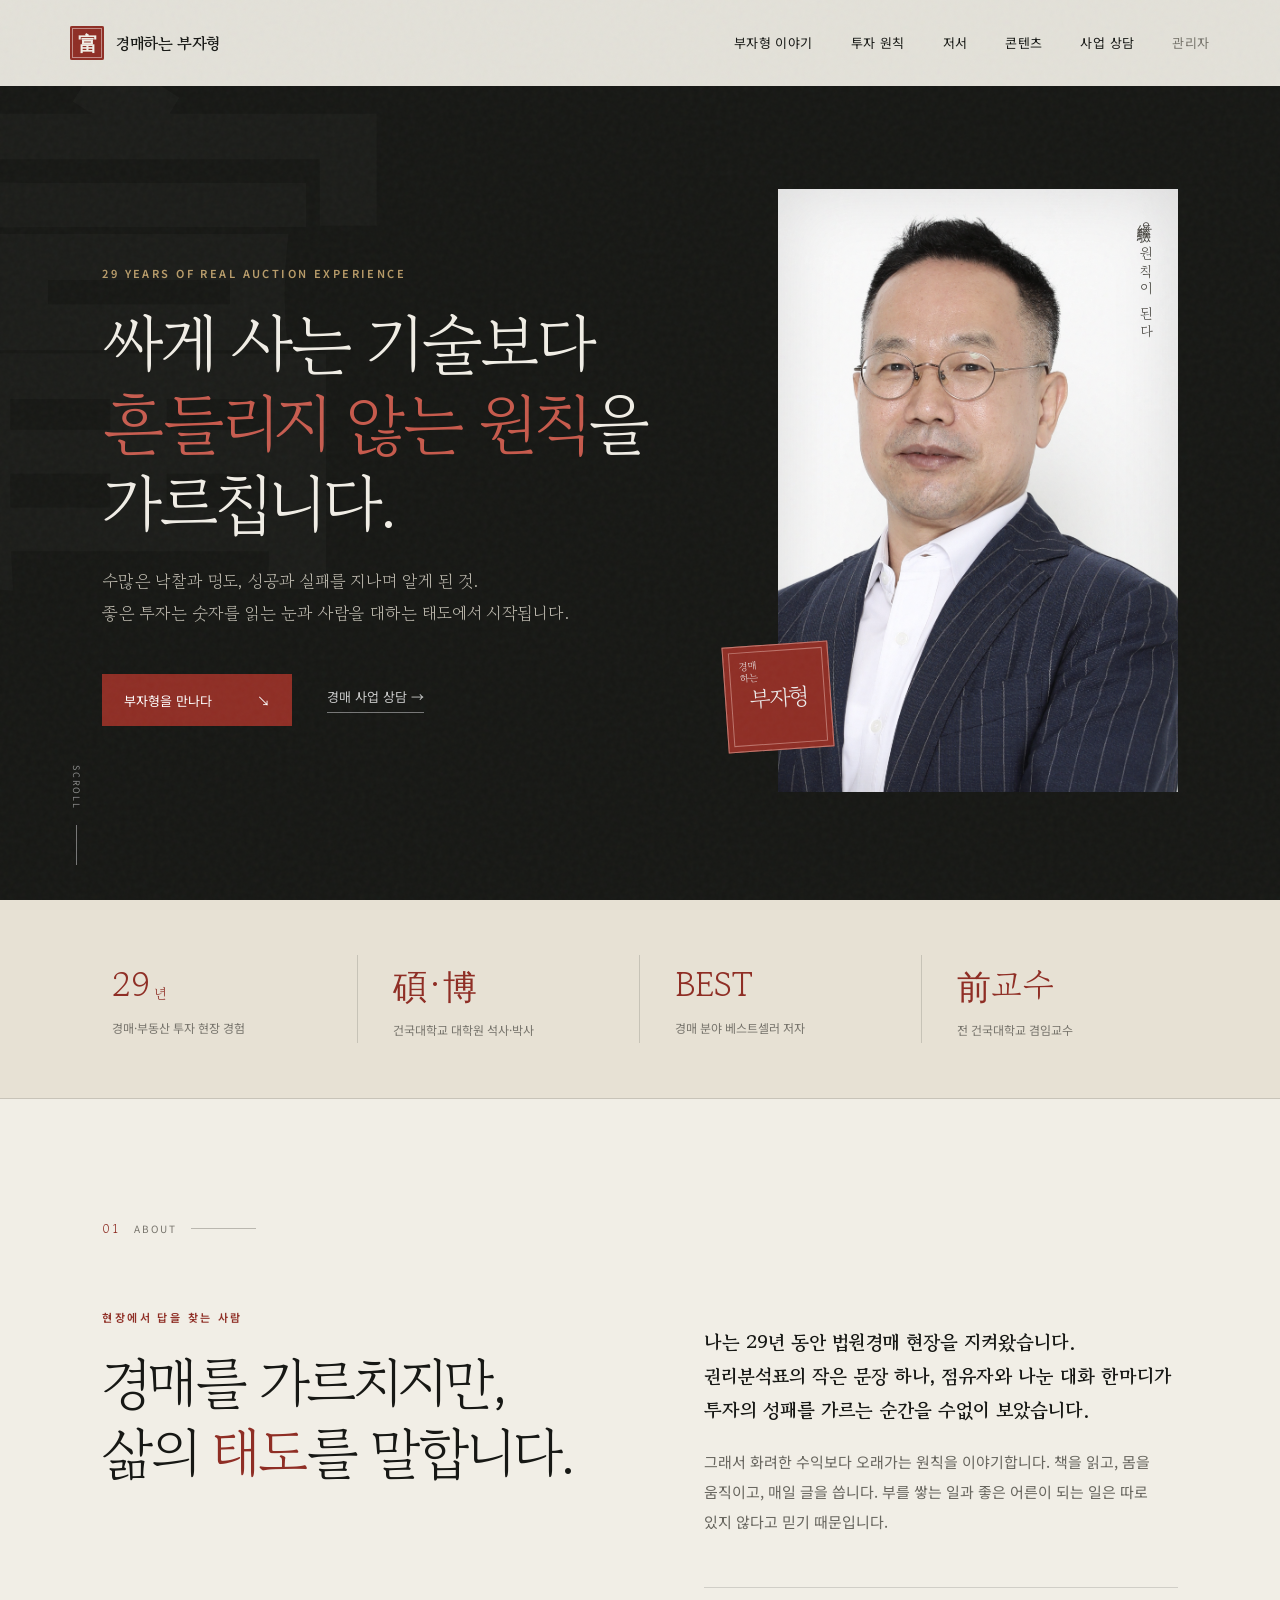
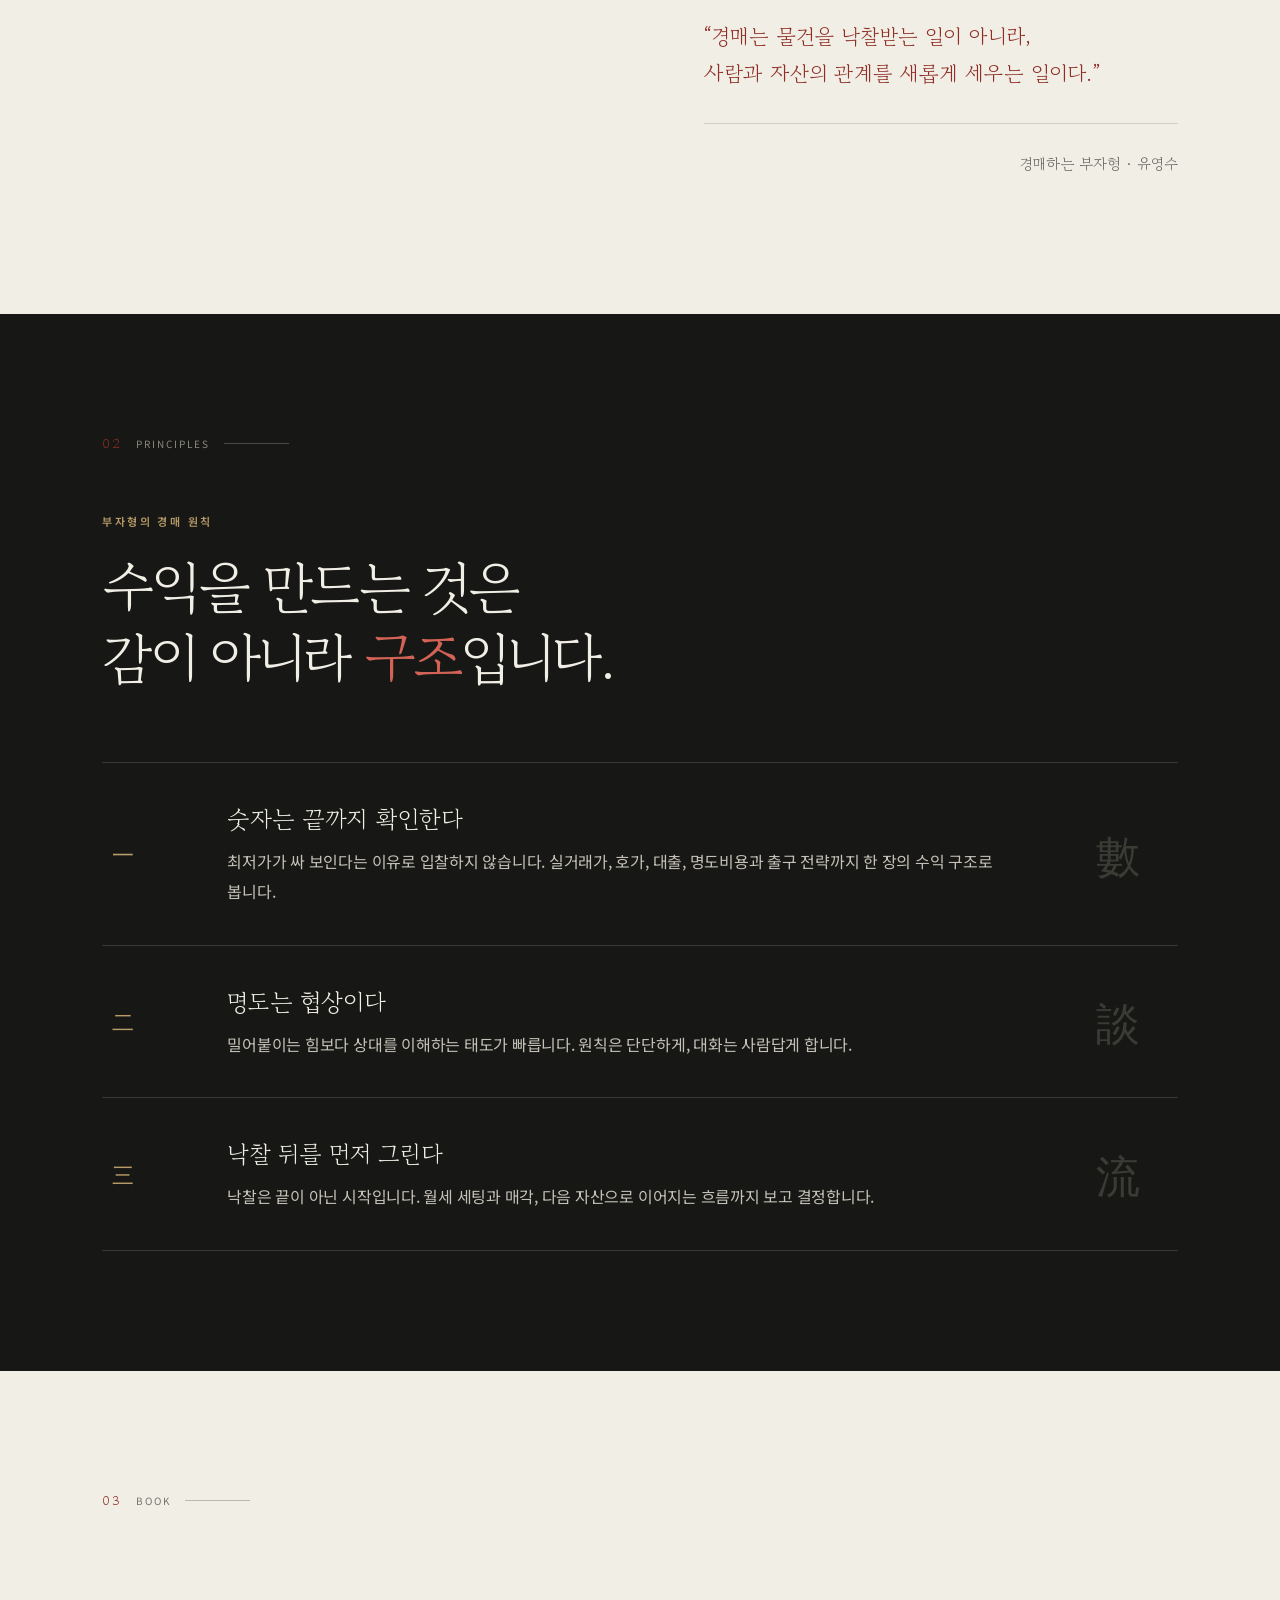
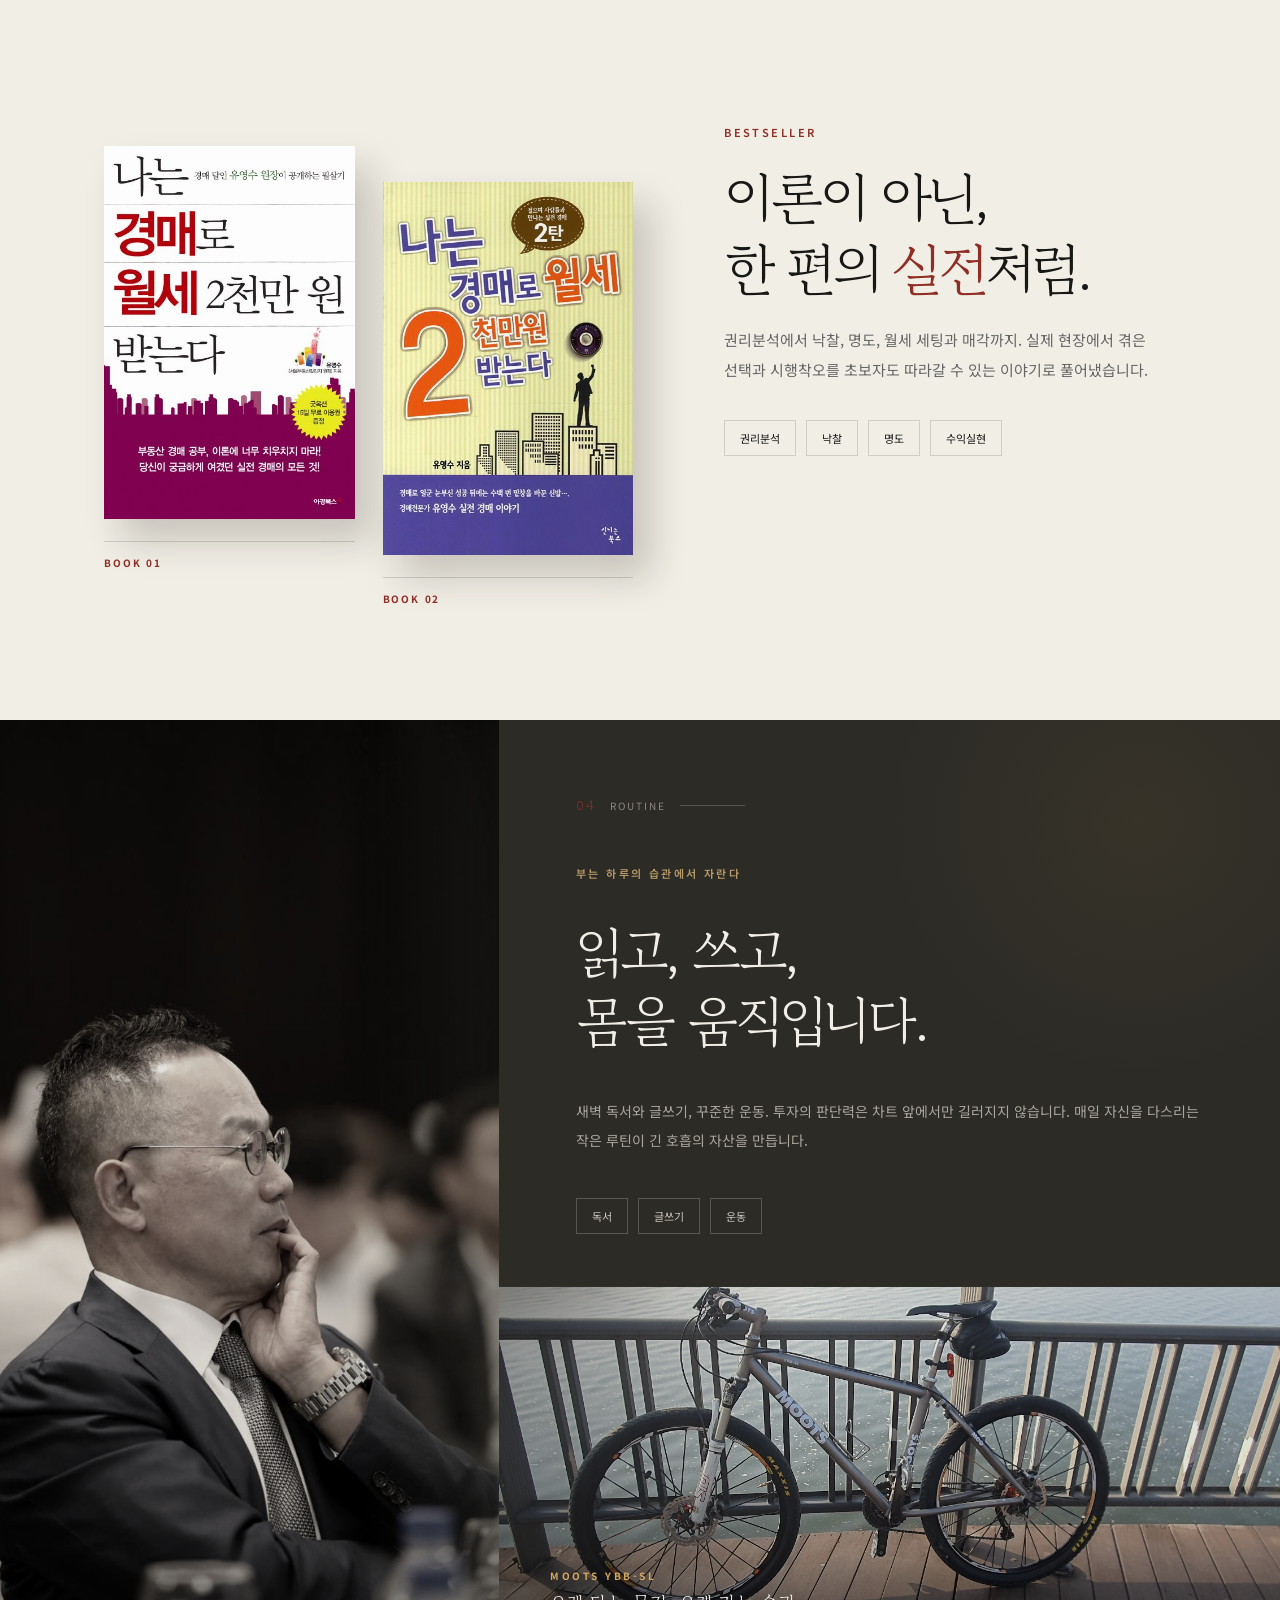
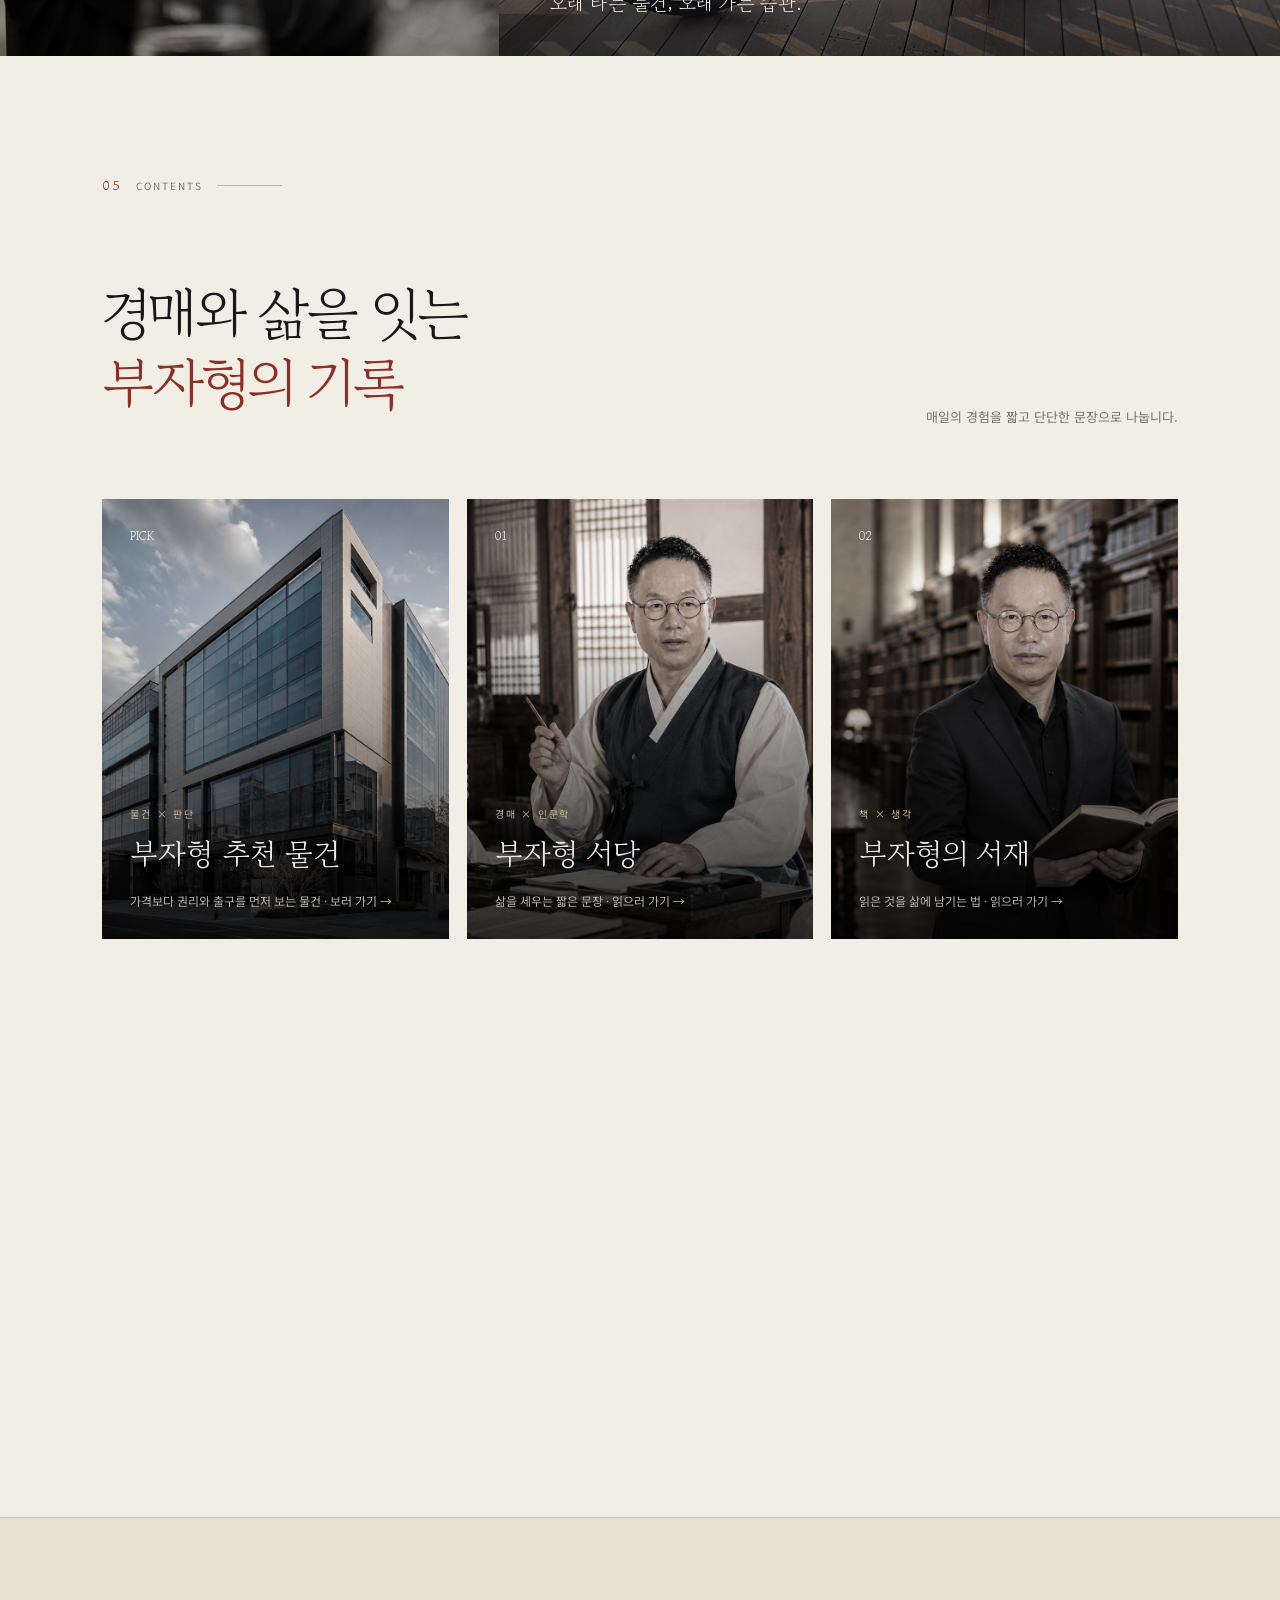
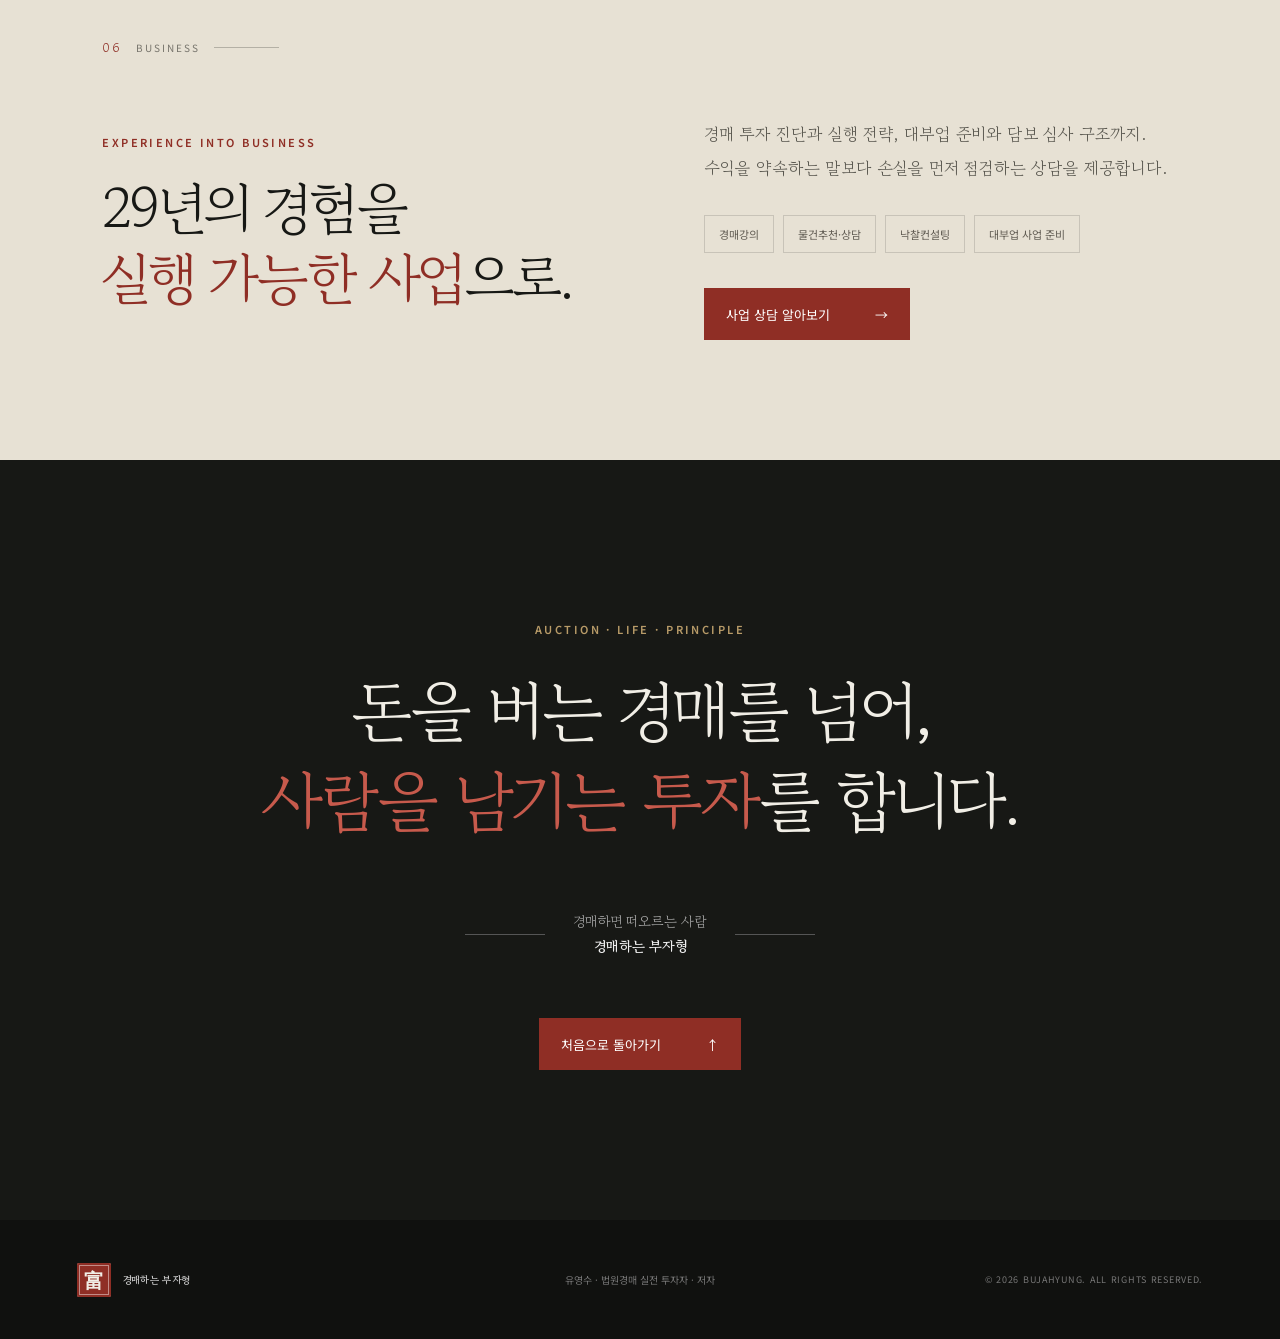
==== commit ee4b09a7: "푸터의 관리자 링크 제거 상단 메뉴에 관리자 링크를 둔 뒤로 같은 링크가 두 군데가 됐다.  Co-Authored-By: Claude Opus 5 <noreply@anthropic" ====
--- a/index.html
+++ b/index.html
@@ -171,7 +171,7 @@
     </section>
   </main>
 
-  <footer><a class="brand" href="#top"><span class="brand-mark">富</span><span>경매하는 부자형</span></a><p>유영수 · 법원경매 실전 투자자 · 저자</p><p>© <span id="year"></span> BUJAHYUNG. ALL RIGHTS RESERVED.<a href="admin.html" style="color:#777;text-decoration:none;margin-left:16px;letter-spacing:.08em">관리자</a></p></footer>
+  <footer><a class="brand" href="#top"><span class="brand-mark">富</span><span>경매하는 부자형</span></a><p>유영수 · 법원경매 실전 투자자 · 저자</p><p>© <span id="year"></span> BUJAHYUNG. ALL RIGHTS RESERVED.</p></footer>
   <script src="script.js"></script>
 </body>
 </html>
